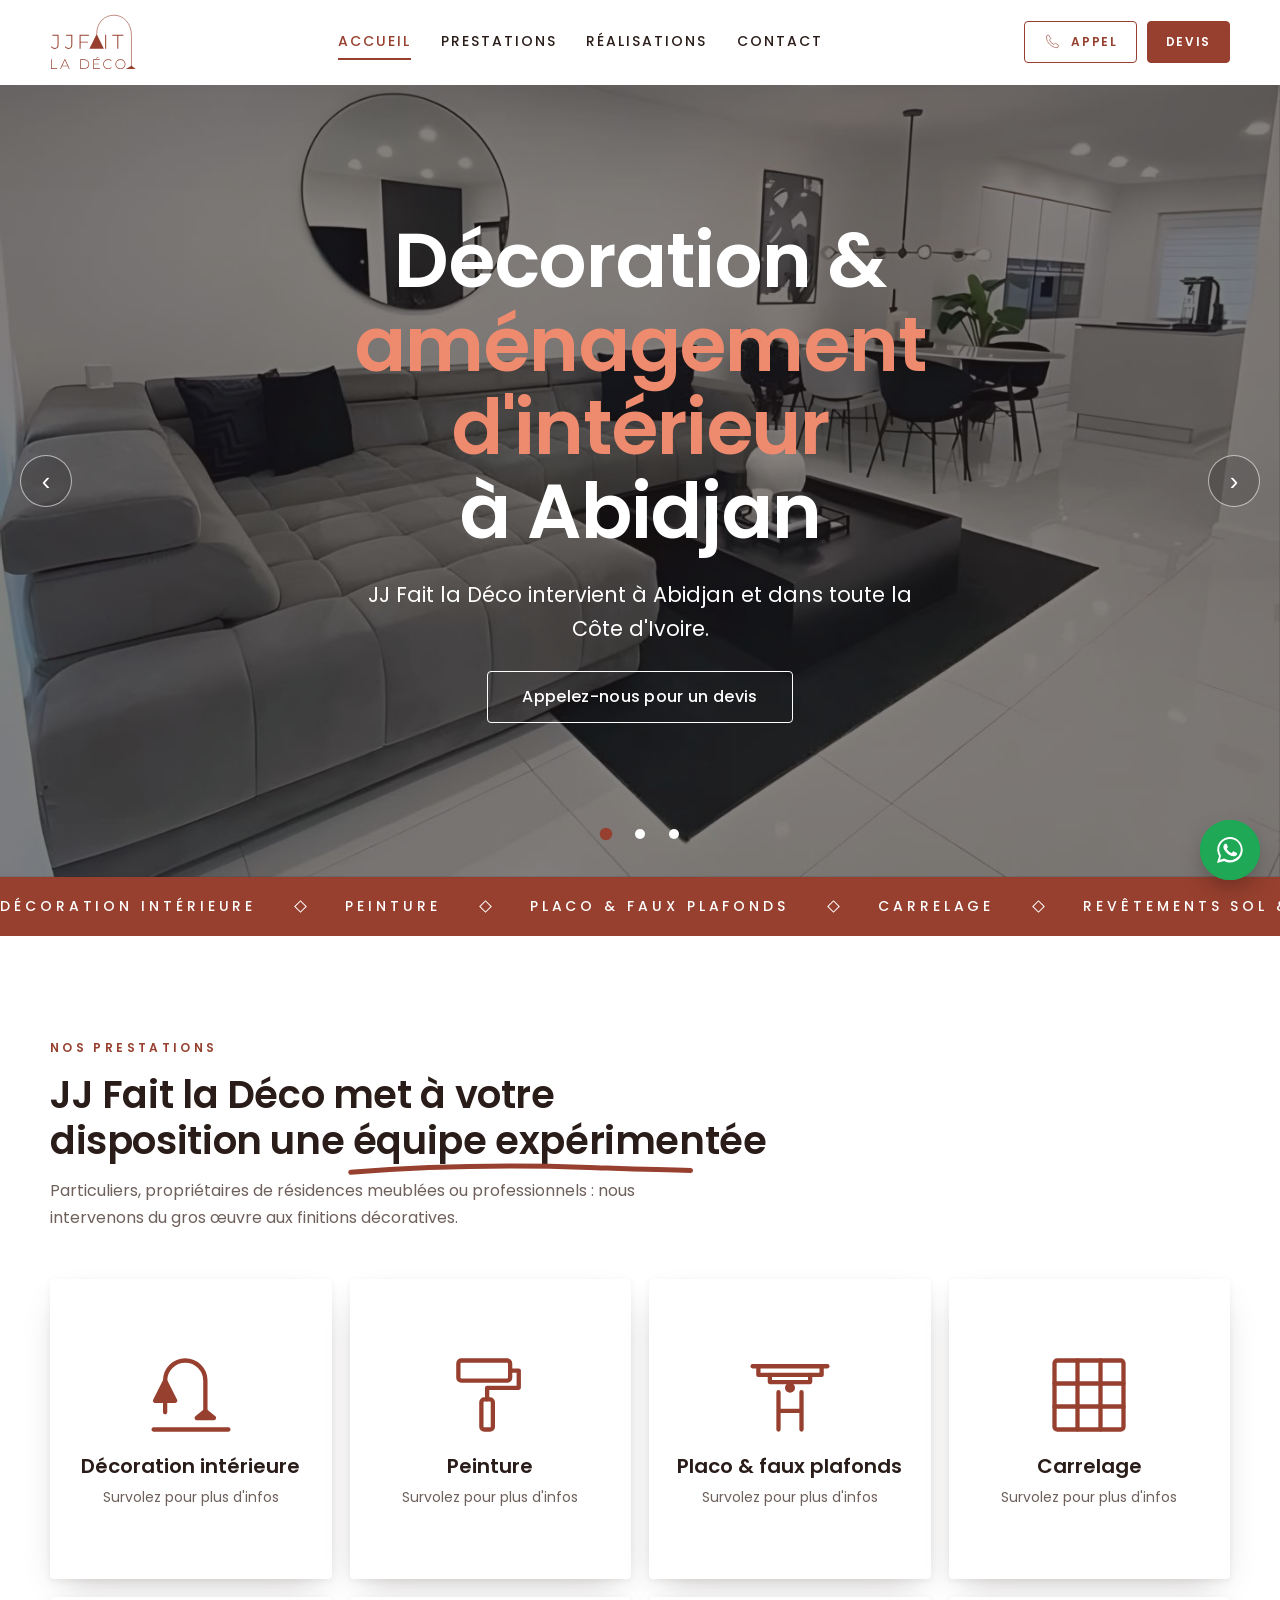
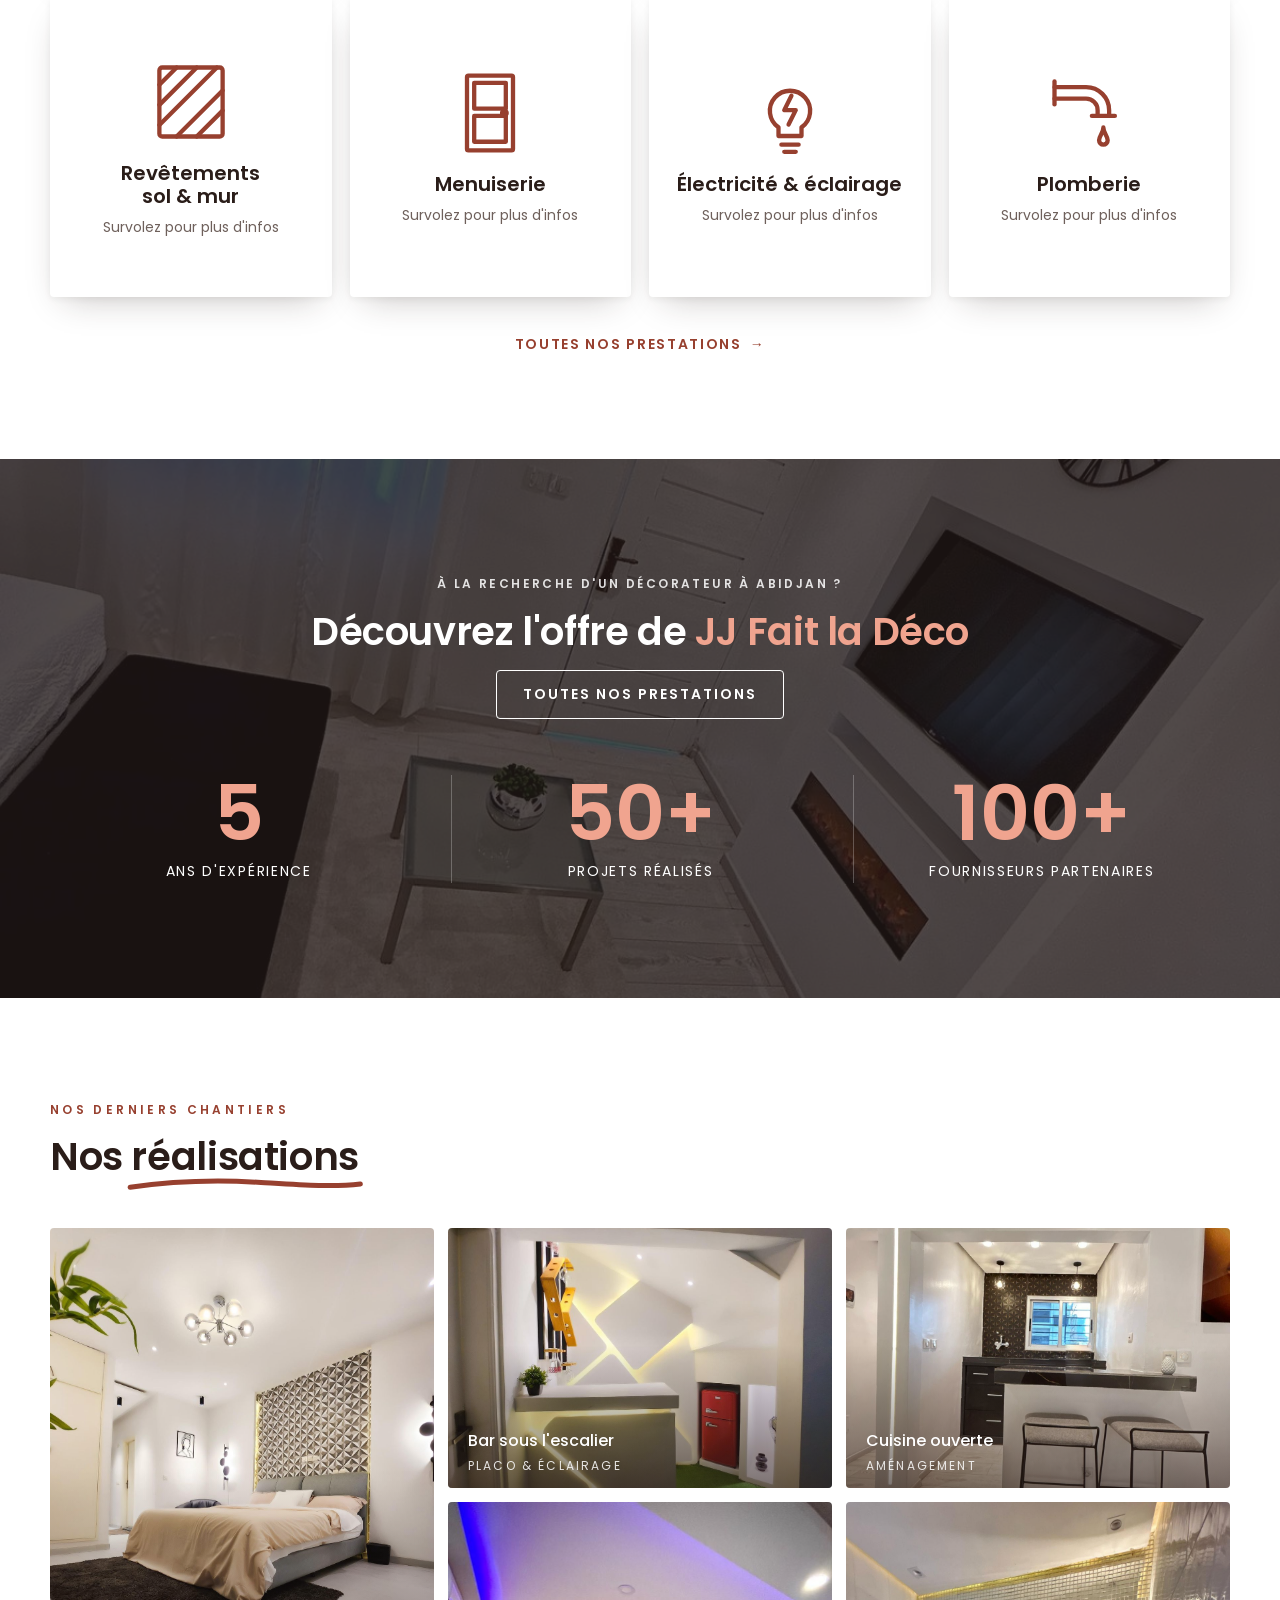
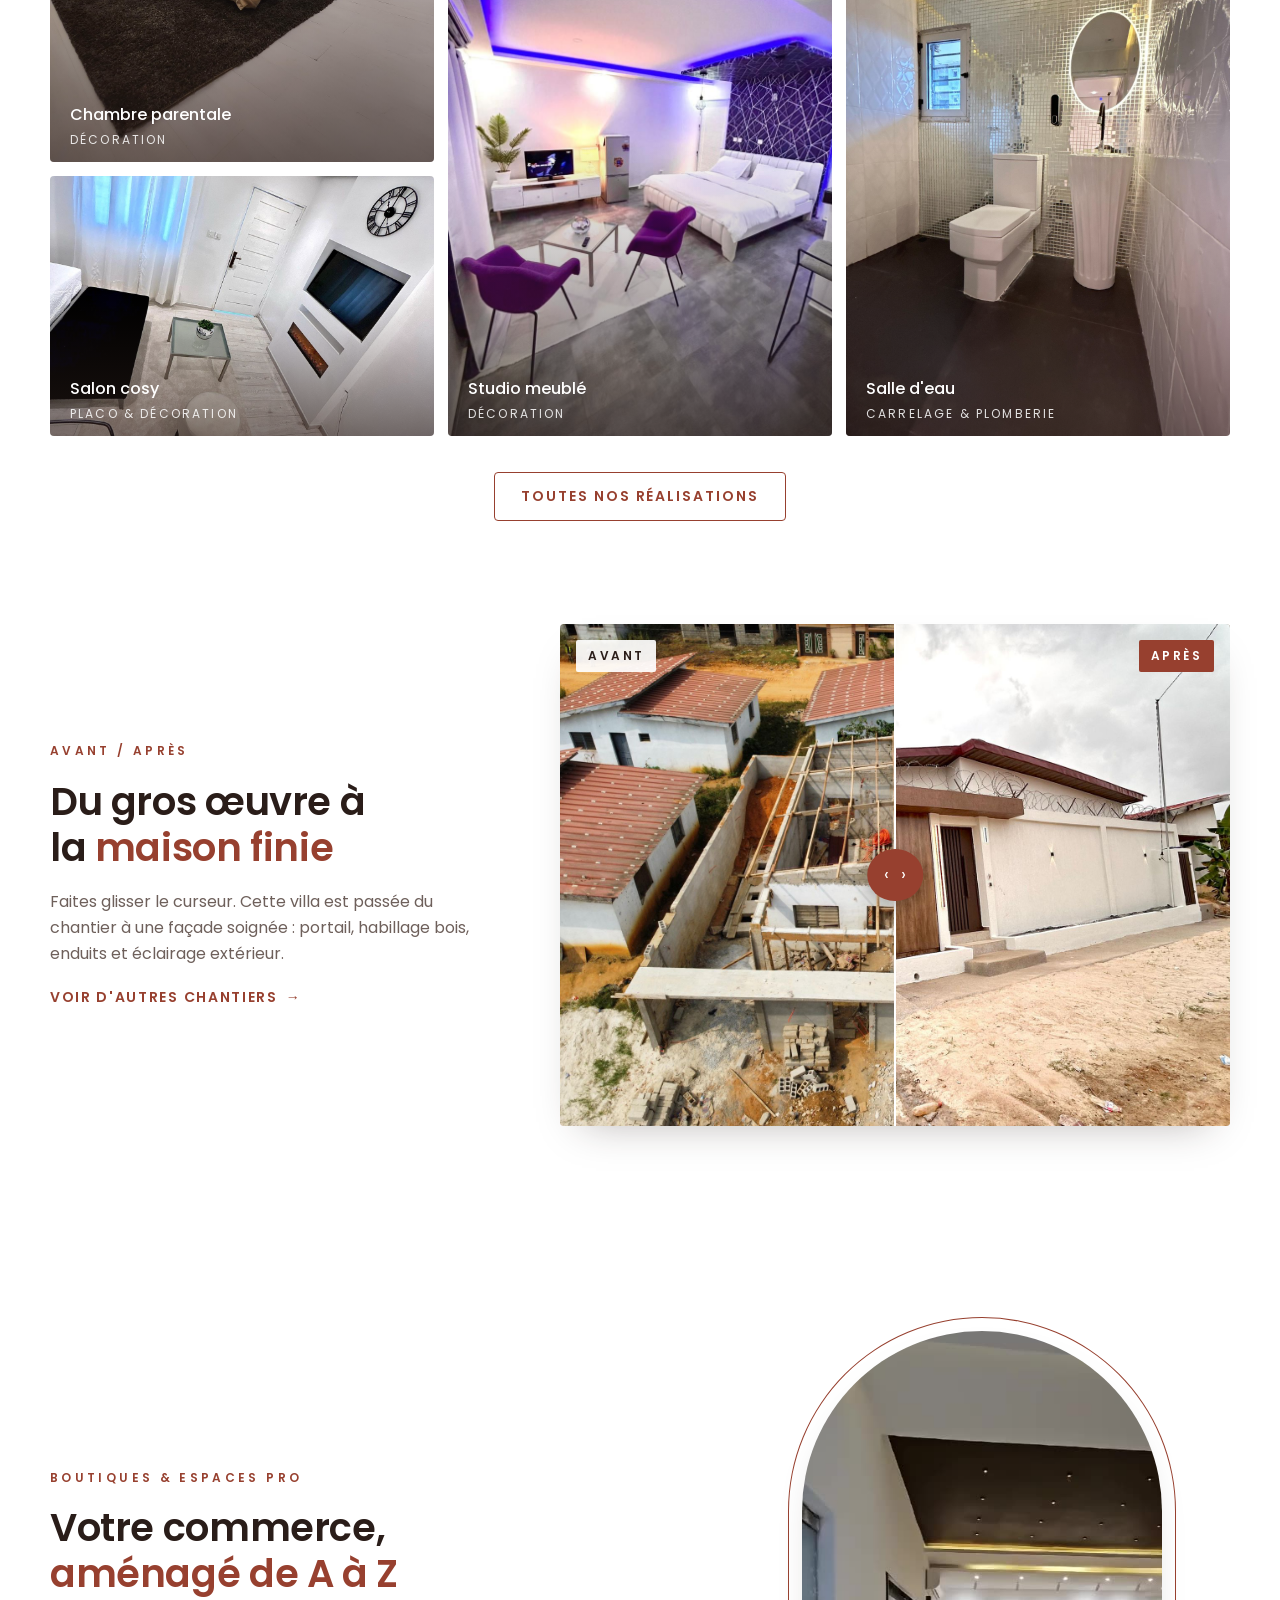
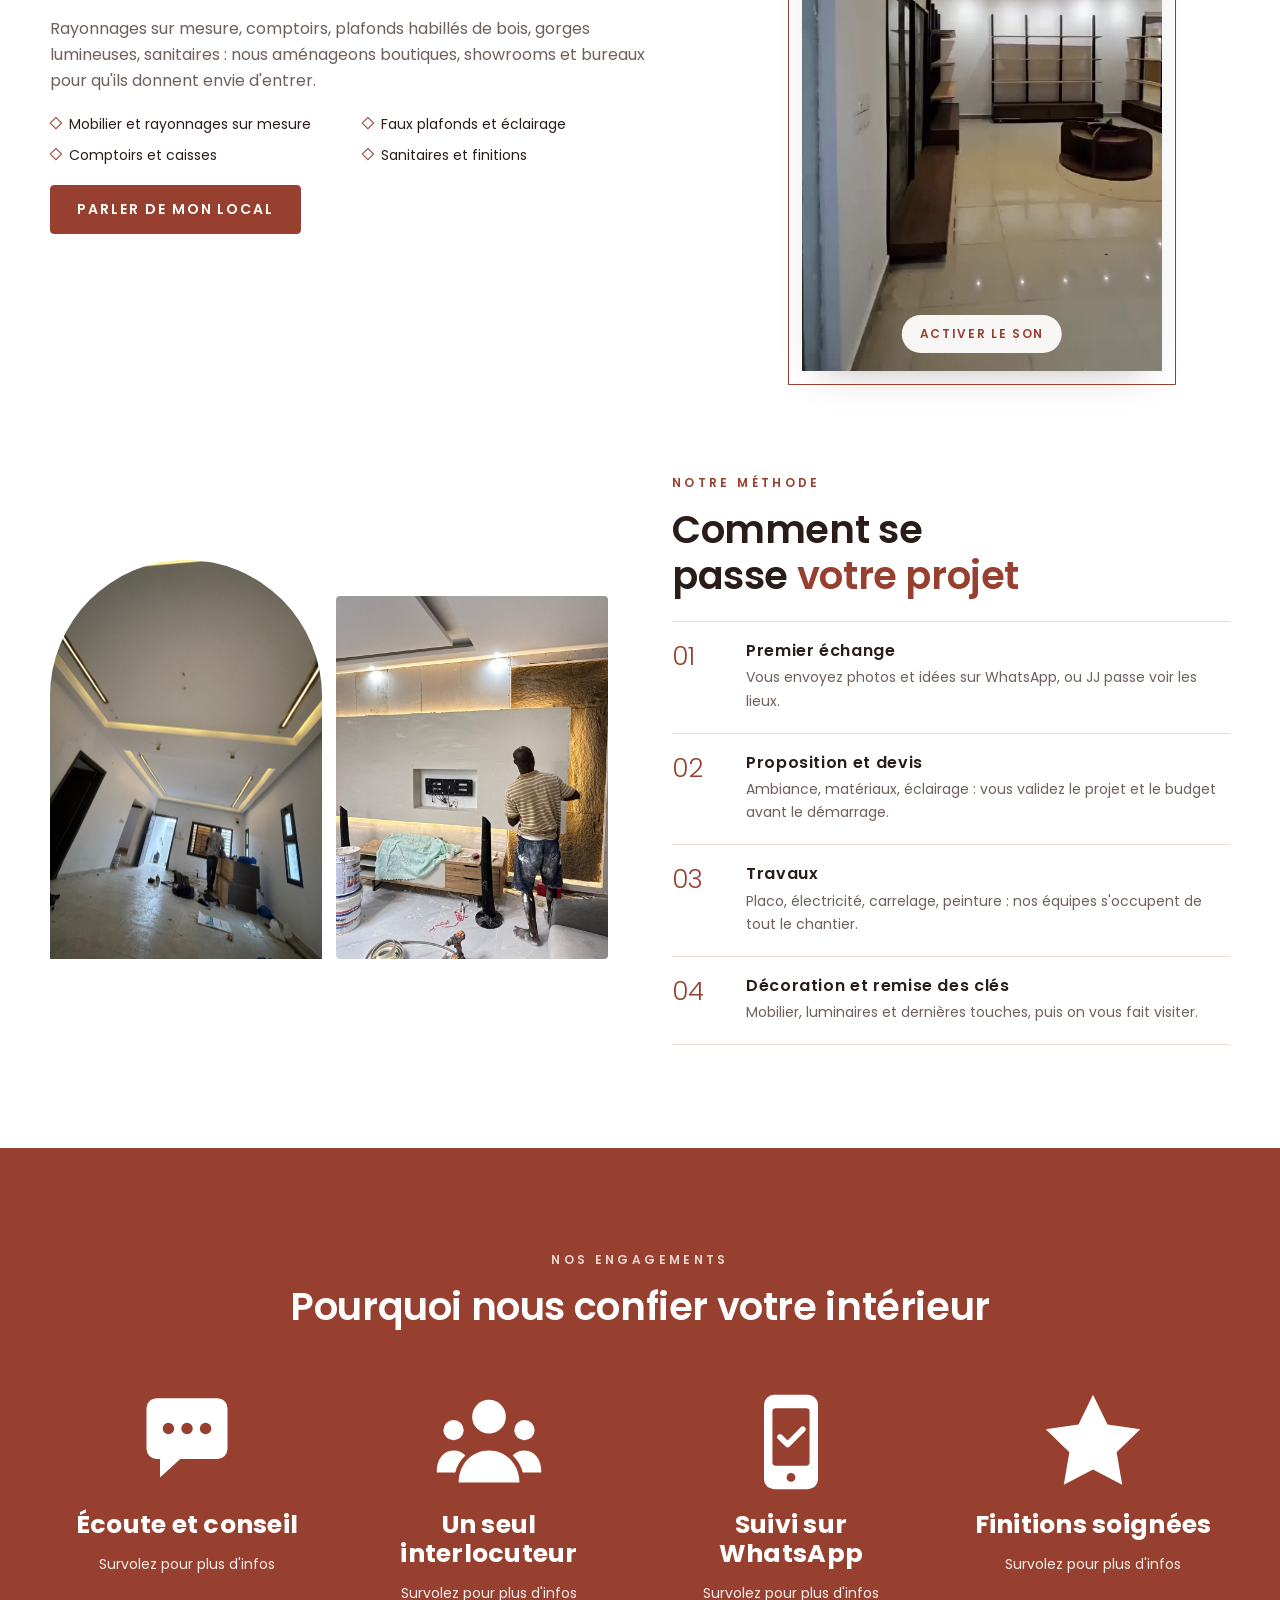
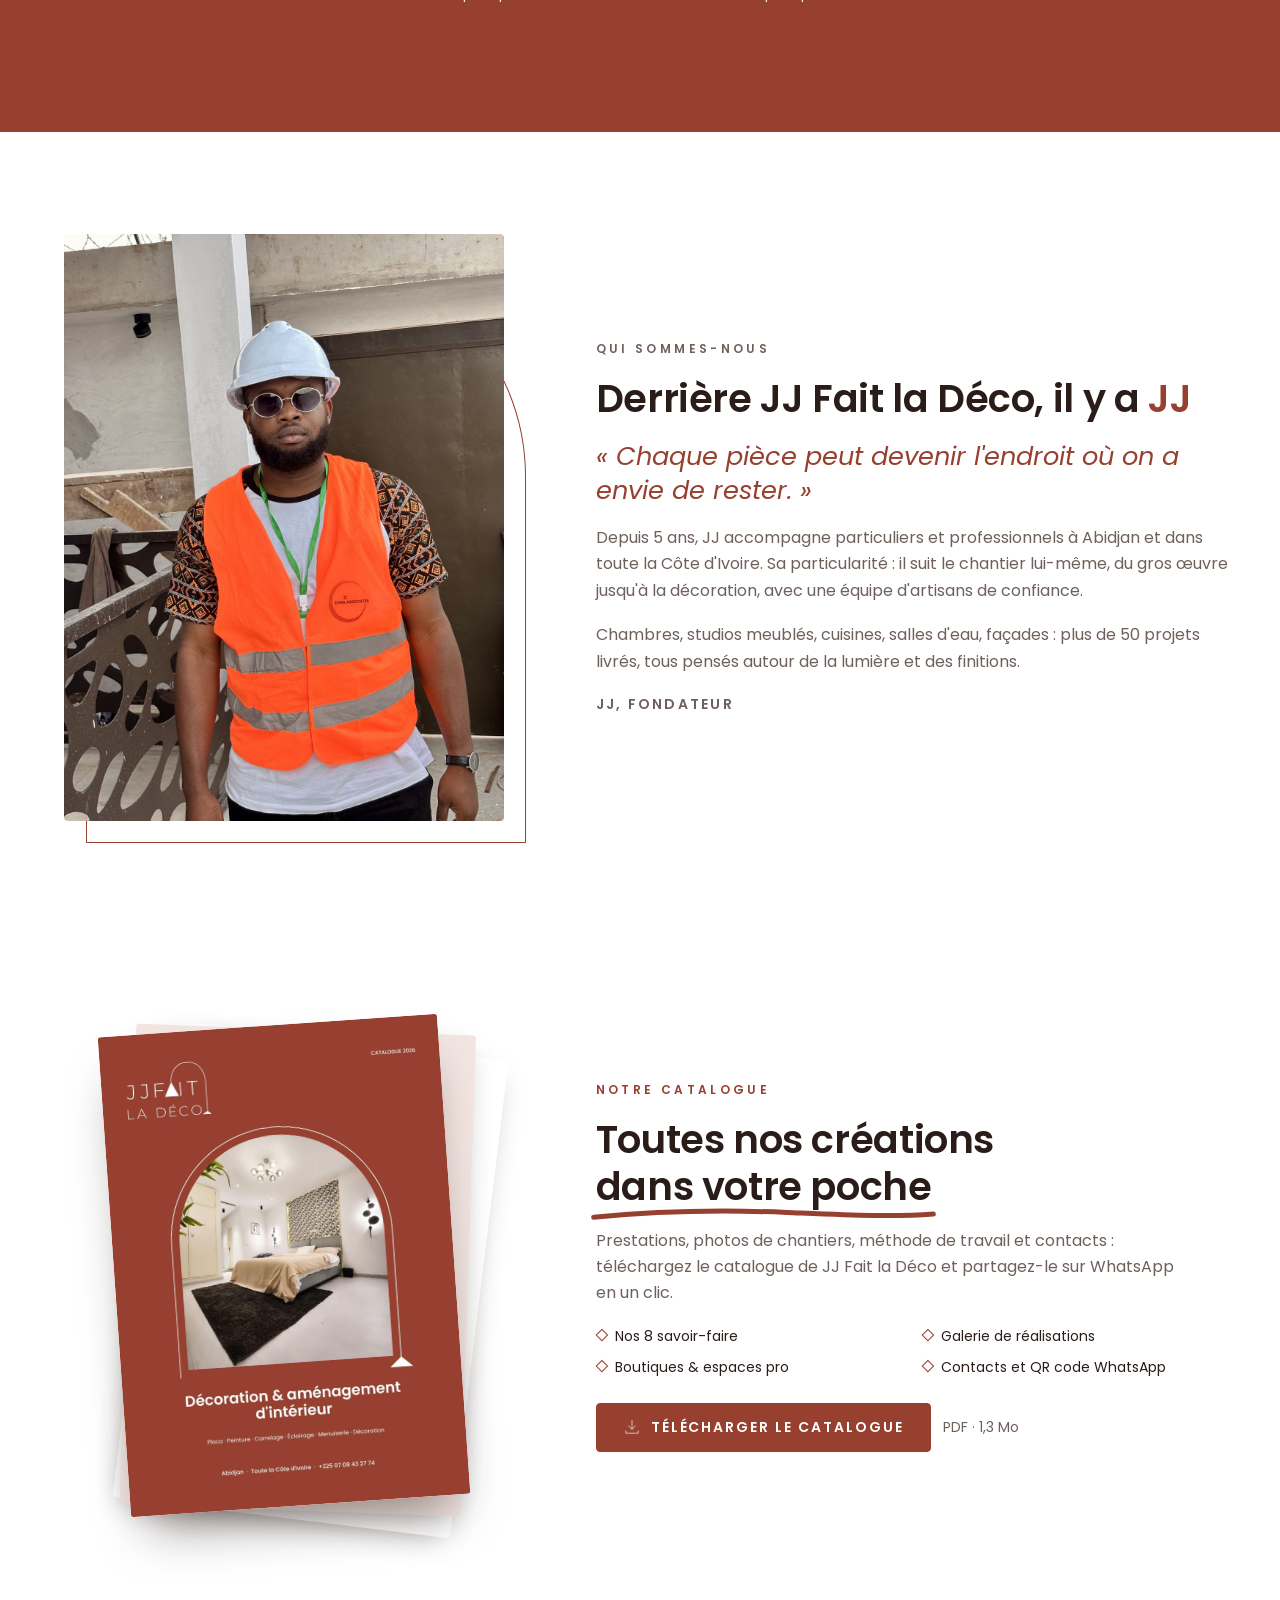
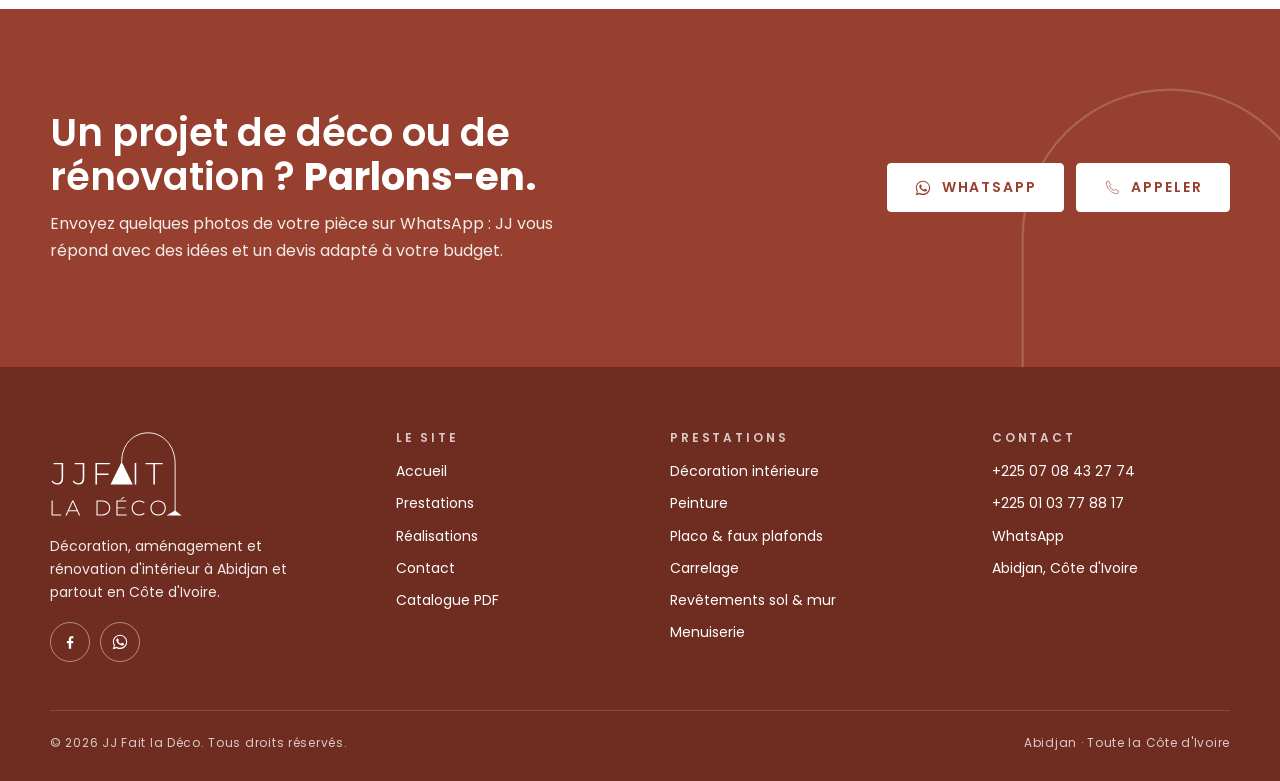
==== index.html @ 628c1d7d "Diaporama de couverture, police Poppins, cartes qui foncent, parallaxe et catalogue PDF Co-Authored-" ====
<!doctype html>
<html lang="fr">
<head>
<meta charset="utf-8">
<meta name="viewport" content="width=device-width, initial-scale=1, viewport-fit=cover">
<title>JJ Fait la Déco | Décorateur d'intérieur à Abidjan</title>
<meta name="claude:viewport-fit-sides" content="cover">
<meta name="description" content="JJ Fait la Déco : décoration, aménagement et rénovation d&#x27;intérieur à Abidjan et partout en Côte d&#x27;Ivoire. Placo, peinture, carrelage, éclairage. Devis sur WhatsApp.">
<meta property="og:title" content="JJ Fait la Déco | Décorateur d'intérieur à Abidjan">
<meta property="og:description" content="JJ Fait la Déco : décoration, aménagement et rénovation d&#x27;intérieur à Abidjan et partout en Côte d&#x27;Ivoire. Placo, peinture, carrelage, éclairage. Devis sur WhatsApp.">
<meta property="og:image" content="img/chambre-mur-3d.jpg">
<meta property="og:locale" content="fr_CI">
<meta name="theme-color" content="#97402F">
<link rel="icon" href="img/favicon.svg" type="image/svg+xml">
<link rel="preconnect" href="https://fonts.googleapis.com">
<link rel="preconnect" href="https://fonts.gstatic.com" crossorigin>
<link rel="stylesheet" href="https://fonts.googleapis.com/css2?family=Poppins:ital,wght@0,300;0,400;0,500;0,600;0,700;1,400&display=swap">
<link rel="stylesheet" href="css/style.css">
</head>
<body>
<a href="#contenu" style="position:absolute;left:-9999px" onfocus="this.style.left='12px'" onblur="this.style.left='-9999px'">Aller au contenu</a>
<header class="entete">
  <div class="conteneur">
    <a class="logo" href="index.html" aria-label="JJ Fait la Déco, accueil"><svg viewBox="140 290 1015 655" fill="currentColor" role="img" aria-label="JJ Fait la Déco"><path d="M195.57714285714286 698.1714285714286Q182.22285714285712 698.1714285714286 170.62571428571425 691.9628571428572Q159.0285714285714 685.7542857142857 152.0 674.7428571428571L159.26285714285714 666.7771428571428Q166.05714285714285 676.8514285714285 175.31142857142856 682.1228571428571Q184.56571428571428 687.3942857142857 195.57714285714286 687.3942857142857Q228.14285714285714 687.3942857142857 228.14285714285714 648.7371428571429V543.7771428571428H167.69714285714284V533.0H240.09142857142857V648.7371428571429Q240.09142857142857 673.3371428571429 228.84571428571428 685.7542857142857Q217.6 698.1714285714286 195.57714285714286 698.1714285714286Z M356.57714285714286 698.1714285714286Q343.22285714285715 698.1714285714286 331.62571428571425 691.9628571428572Q320.0285714285714 685.7542857142857 313.0 674.7428571428571L320.2628571428571 666.7771428571428Q327.0571428571428 676.8514285714285 336.31142857142856 682.1228571428571Q345.5657142857143 687.3942857142857 356.57714285714286 687.3942857142857Q389.1428571428571 687.3942857142857 389.1428571428571 648.7371428571429V543.7771428571428H328.69714285714286V533.0H401.09142857142854V648.7371428571429Q401.09142857142854 673.3371428571429 389.8457142857143 685.7542857142857Q378.6 698.1714285714286 356.57714285714286 698.1714285714286Z M496.54285714285714 613.8285714285714H585.3371428571428V624.6057142857143H496.54285714285714ZM497.9485714285714 697.0H486.0V533.0H595.6457142857142V543.7771428571428H497.9485714285714Z M785.0 697.0V533.0H796.9485714285714V697.0Z M927.0400000000001 697.0V543.7771428571428H868.0V533.0H998.0285714285715V543.7771428571428H938.9885714285715V697.0Z M152.0 933.0V820.0H160.23285714285714V925.5742857142857H225.28857142857143V933.0Z M258.0 933.0 309.97999999999996 820.0H318.2128571428571L370.1928571428571 933.0H361.3142857142857L312.23999999999995 825.1657142857143H315.7914285714285L266.87857142857143 933.0ZM277.0485714285714 901.1985714285714 279.79285714285714 894.2571428571429H347.43142857142857L350.17571428571426 901.1985714285714Z M494.0 933.0V820.0H538.7157142857143Q556.6342857142857 820.0 570.1942857142858 827.2642857142857Q583.7542857142857 834.5285714285715 591.2607142857144 847.2814285714286Q598.7671428571429 860.0342857142857 598.7671428571429 876.5Q598.7671428571429 892.9657142857143 591.2607142857144 905.7185714285714Q583.7542857142857 918.4714285714285 570.1942857142858 925.7357142857143Q556.6342857142857 933.0 538.7157142857143 933.0ZM502.23285714285714 925.5742857142857H538.07Q554.0514285714286 925.5742857142857 565.8357142857143 919.2785714285715Q577.62 912.9828571428571 584.0771428571429 901.925Q590.5342857142857 890.8671428571429 590.5342857142857 876.5Q590.5342857142857 862.1328571428571 584.0771428571429 851.075Q577.62 840.0171428571429 565.8357142857143 833.7214285714285Q554.0514285714286 827.4257142857143 538.07 827.4257142857143H502.23285714285714Z M653.2642857142857 871.98H714.4457142857143V879.2442857142858H653.2642857142857ZM654.2328571428571 925.5742857142857H723.97V933.0H646.0V820.0H721.5485714285714V827.4257142857143H654.2328571428571ZM674.7342857142858 810.7985714285714 697.1728571428572 791.75H708.7957142857143L683.4514285714286 810.7985714285714Z M820.5985714285715 933.8071428571428Q808.0071428571429 933.8071428571428 797.2721428571429 929.5292857142857Q786.537142857143 925.2514285714286 778.6271428571429 917.5028571428572Q770.7171428571429 909.7542857142857 766.3585714285714 899.3421428571428Q762.0 888.93 762.0 876.5Q762.0 864.07 766.3585714285714 853.6578571428572Q770.7171428571429 843.2457142857143 778.7078571428572 835.4971428571429Q786.6985714285714 827.7485714285715 797.3528571428571 823.4707142857144Q808.0071428571429 819.1928571428572 820.5985714285715 819.1928571428572Q832.5442857142857 819.1928571428572 842.9564285714287 823.0671428571429Q853.3685714285715 826.9414285714286 860.7942857142857 834.8514285714285L855.6285714285715 840.1785714285714Q848.3642857142858 833.0757142857143 839.5664285714286 829.9278571428572Q830.7685714285715 826.78 820.9214285714286 826.78Q810.1057142857144 826.78 800.8235714285715 830.4928571428571Q791.5414285714286 834.2057142857143 784.6807142857143 840.9857142857143Q777.82 847.7657142857142 774.0264285714286 856.8057142857142Q770.2328571428571 865.8457142857143 770.2328571428571 876.5Q770.2328571428571 887.1542857142857 774.0264285714286 896.1942857142858Q777.82 905.2342857142858 784.6807142857143 912.0142857142857Q791.5414285714286 918.7942857142857 800.8235714285715 922.5071428571429Q810.1057142857144 926.22 820.9214285714286 926.22Q830.7685714285715 926.22 839.5664285714286 923.0721428571428Q848.3642857142858 919.9242857142857 855.6285714285715 912.66L860.7942857142857 917.9871428571429Q853.3685714285715 925.8971428571429 842.9564285714287 929.8521428571428Q832.5442857142857 933.8071428571428 820.5985714285715 933.8071428571428Z M963.76 933.8071428571428Q951.1685714285715 933.8071428571428 940.4335714285714 929.5292857142857Q929.6985714285714 925.2514285714286 921.7078571428572 917.422142857143Q913.7171428571429 909.5928571428572 909.3585714285714 899.1807142857143Q905.0 888.7685714285715 905.0 876.5Q905.0 864.2314285714285 909.3585714285714 853.8192857142857Q913.7171428571429 843.4071428571428 921.7078571428572 835.5778571428572Q929.6985714285714 827.7485714285715 940.4335714285714 823.4707142857144Q951.1685714285715 819.1928571428572 963.76 819.1928571428572Q976.3514285714286 819.1928571428572 987.0864285714287 823.4707142857144Q997.8214285714287 827.7485714285715 1005.7314285714286 835.4971428571429Q1013.6414285714286 843.2457142857143 1018.0807142857143 853.6578571428572Q1022.5200000000001 864.07 1022.5200000000001 876.5Q1022.5200000000001 888.93 1018.0807142857143 899.3421428571428Q1013.6414285714286 909.7542857142857 1005.7314285714286 917.5028571428572Q997.8214285714287 925.2514285714286 987.0864285714287 929.5292857142857Q976.3514285714286 933.8071428571428 963.76 933.8071428571428ZM963.76 926.22Q974.5757142857143 926.22 983.777142857143 922.5071428571429Q992.9785714285715 918.7942857142857 999.7585714285715 912.0142857142857Q1006.5385714285715 905.2342857142858 1010.3321428571429 896.1942857142858Q1014.1257142857144 887.1542857142857 1014.1257142857144 876.5Q1014.1257142857144 865.6842857142857 1010.3321428571429 856.7249999999999Q1006.5385714285715 847.7657142857142 999.7585714285715 840.9857142857143Q992.9785714285715 834.2057142857143 983.777142857143 830.4928571428571Q974.5757142857143 826.78 963.76 826.78Q952.9442857142858 826.78 943.7428571428572 830.4928571428571Q934.5414285714286 834.2057142857143 927.6807142857143 840.9857142857143Q920.82 847.7657142857142 917.0264285714286 856.7249999999999Q913.2328571428571 865.6842857142857 913.2328571428571 876.5Q913.2328571428571 887.1542857142857 917.0264285714286 896.1942857142858Q920.82 905.2342857142858 927.6807142857143 912.0142857142857Q934.5414285714286 918.7942857142857 943.7428571428572 922.5071428571429Q952.9442857142858 926.22 963.76 926.22Z"/><path d="M686 525 L770 697 L601 697 Z"/><path d="M1093 895 L1143 933 L1027 933 Z"/><path d="M686 528 C686 385 780 304 889 304 C1000 304 1093 400 1093 540 L1093 900" fill="none" stroke="currentColor" stroke-width="7"/></svg></a>
    <nav class="nav" id="menu" aria-label="Menu principal"><a href="index.html" aria-current="page">Accueil</a><a href="prestations.html">Prestations</a><a href="realisations.html">Réalisations</a><a href="contact.html">Contact</a></nav>
    <div class="actions-entete">
      <a class="btn btn-contour" href="tel:+2250708432774"><svg class="" viewBox="0 0 64 64" fill="none" stroke="currentColor" stroke-width="2.2" stroke-linecap="round" stroke-linejoin="round" aria-hidden="true"><path d="M20 8l8 12-5 5a30 30 0 0 0 16 16l5-5 12 8-4 8c-20 2-42-20-40-40z"/></svg> Appel</a>
      <a class="btn btn-plein" href="contact.html">Devis</a>
      <button class="burger" aria-label="Ouvrir le menu" aria-controls="menu" aria-expanded="false"><span></span><span></span><span></span></button>
    </div>
  </div>
</header>
<main id="contenu">

<section class="diaporama" aria-roledescription="carrousel" aria-label="Présentation de JJ Fait la Déco">
    <div class="diapo active">
      <img class="diapo-fond" src="img/couverture-inspiration.jpg" alt="" style="object-position:center 62%" fetchpriority="high">
      <div class="diapo-texte">
        <h1 class="diapo-titre">Décoration &amp; <em>aménagement d'intérieur</em> à Abidjan</h1>
        <p class="diapo-sous">JJ Fait la Déco intervient à Abidjan et dans toute la Côte d'Ivoire.</p>
        <a class="btn btn-blanc-contour" href="tel:+2250708432774">Appelez-nous pour un devis</a>
      </div>
    </div><div class="diapo" aria-hidden="true">
      <img class="diapo-fond" src="img/chambre-mur-3d.jpg" alt="" style="object-position:center 55%" loading="lazy">
      <div class="diapo-texte">
        <p class="diapo-titre">JJ <em>Fait la Déco</em></p>
        <p class="diapo-sous">Votre décorateur pour tous vos travaux d'aménagement : placo, peinture, carrelage, éclairage et décoration.</p>
        <a class="btn btn-blanc-contour" href="contact.html">Demandez un devis</a>
      </div>
    </div><div class="diapo" aria-hidden="true">
      <img class="diapo-fond" src="img/bar-sous-escalier.jpg" alt="" style="object-position:center 50%" loading="lazy">
      <div class="diapo-texte">
        <p class="diapo-titre">Donnez vie à vos projets <em>de décoration</em></p>
        <p class="diapo-sous">Des intérieurs modernes, lumineux et à votre image ? Vous êtes au bon endroit !</p>
        <a class="btn btn-blanc-contour" href="realisations.html">Voir nos réalisations</a>
      </div>
    </div>
    <button type="button" class="diapo-fleche prec" aria-label="Diapositive précédente">‹</button>
    <button type="button" class="diapo-fleche suiv" aria-label="Diapositive suivante">›</button>
    <div class="diapo-points"><button type="button" aria-label="Diapositive 1" aria-current="true"></button><button type="button" aria-label="Diapositive 2"></button><button type="button" aria-label="Diapositive 3"></button></div>
</section>

<div class="bandeau" aria-hidden="true"><div class="bandeau-piste"><span>Décoration intérieure</span><span>Peinture</span><span>Placo & faux plafonds</span><span>Carrelage</span><span>Revêtements sol & mur</span><span>Menuiserie</span><span>Électricité & éclairage</span><span>Plomberie</span><span>Décoration intérieure</span><span>Peinture</span><span>Placo & faux plafonds</span><span>Carrelage</span><span>Revêtements sol & mur</span><span>Menuiserie</span><span>Électricité & éclairage</span><span>Plomberie</span></div></div>

<section id="prestations">
  <div class="conteneur">
    <div class="entete-section revele">
      <p class="surtitre">Nos prestations</p>
      <h2 class="titre-section">JJ Fait la Déco met à votre disposition une <span class="souligne">équipe expérimentée<svg viewBox="0 0 300 20" preserveAspectRatio="none" aria-hidden="true"><path d="M4 14C60 6 120 5 170 8s90 6 126 2"/></svg></span></h2>
      <p class="chapeau">Particuliers, propriétaires de résidences meublées ou professionnels : nous intervenons du gros œuvre aux finitions décoratives.</p>
    </div>
    <div class="grille-prestations"><div class="carte-presta revele" tabindex="0">
  <div class="carte-face"><svg class="icone" viewBox="0 0 64 64" fill="none" stroke="currentColor" stroke-width="2.2" stroke-linecap="round" stroke-linejoin="round" aria-hidden="true"><path d="M14 44V22a14 14 0 0 1 28 0v26"/><path d="M14 22l-7 14h14z" fill="currentColor"/><path d="M36 48h12l-6-5z" fill="currentColor"/><path d="M6 56h52"/></svg><h3>Décoration intérieure</h3><small><span class="indic-survol">Survolez pour plus d'infos</span><span class="indic-tactile">Touchez pour plus d'infos</span></small></div>
  <div class="carte-detail"><h3>Décoration intérieure</h3><p>Couleurs, mobilier, luminaires et accessoires : nous composons une ambiance qui vous ressemble, de la chambre au salon.</p><a class="btn btn-blanc-contour" href="prestations.html#decoration">En savoir plus</a></div>
</div><div class="carte-presta revele d1" tabindex="0">
  <div class="carte-face"><svg class="icone" viewBox="0 0 64 64" fill="none" stroke="currentColor" stroke-width="2.2" stroke-linecap="round" stroke-linejoin="round" aria-hidden="true"><rect x="10" y="8" width="36" height="14" rx="2"/><path d="M46 15h6v12H30v8"/><rect x="26" y="35" width="8" height="21" rx="2"/></svg><h3>Peinture</h3><small><span class="indic-survol">Survolez pour plus d'infos</span><span class="indic-tactile">Touchez pour plus d'infos</span></small></div>
  <div class="carte-detail"><h3>Peinture</h3><p>Peinture intérieure et extérieure, enduits et finitions décoratives, avec une préparation soignée des supports.</p><a class="btn btn-blanc-contour" href="prestations.html#peinture">En savoir plus</a></div>
</div><div class="carte-presta revele d2" tabindex="0">
  <div class="carte-face"><svg class="icone" viewBox="0 0 64 64" fill="none" stroke="currentColor" stroke-width="2.2" stroke-linecap="round" stroke-linejoin="round" aria-hidden="true"><path d="M6 12h52"/><path d="M10 12v6h44v-6"/><path d="M18 18v5h28v-5"/><path d="M24 30v26M40 30v26M24 43h16"/><circle cx="32" cy="27" r="2" fill="currentColor"/></svg><h3>Placo & faux plafonds</h3><small><span class="indic-survol">Survolez pour plus d'infos</span><span class="indic-tactile">Touchez pour plus d'infos</span></small></div>
  <div class="carte-detail"><h3>Placo & faux plafonds</h3><p>Faux plafonds suspendus, corniches lumineuses, niches TV et cloisons en plaques de plâtre.</p><a class="btn btn-blanc-contour" href="prestations.html#placo">En savoir plus</a></div>
</div><div class="carte-presta revele d3" tabindex="0">
  <div class="carte-face"><svg class="icone" viewBox="0 0 64 64" fill="none" stroke="currentColor" stroke-width="2.2" stroke-linecap="round" stroke-linejoin="round" aria-hidden="true"><rect x="8" y="8" width="48" height="48" rx="2"/><path d="M8 24h48M8 40h48M24 8v48M40 8v48"/></svg><h3>Carrelage</h3><small><span class="indic-survol">Survolez pour plus d'infos</span><span class="indic-tactile">Touchez pour plus d'infos</span></small></div>
  <div class="carte-detail"><h3>Carrelage</h3><p>Pose de carrelage au sol et au mur, faïence de salle d'eau, mosaïque et grands formats.</p><a class="btn btn-blanc-contour" href="prestations.html#carrelage">En savoir plus</a></div>
</div><div class="carte-presta revele" tabindex="0">
  <div class="carte-face"><svg class="icone" viewBox="0 0 64 64" fill="none" stroke="currentColor" stroke-width="2.2" stroke-linecap="round" stroke-linejoin="round" aria-hidden="true"><rect x="10" y="8" width="44" height="48" rx="2"/><path d="M10 20l12-12M10 34l26-26M10 48l40-40M22 56l32-32M36 56l18-18"/></svg><h3>Revêtements sol & mur</h3><small><span class="indic-survol">Survolez pour plus d'infos</span><span class="indic-tactile">Touchez pour plus d'infos</span></small></div>
  <div class="carte-detail"><h3>Revêtements sol & mur</h3><p>Parquet, papier peint, panneaux 3D et tasseaux décoratifs pour habiller vos murs et vos sols.</p><a class="btn btn-blanc-contour" href="prestations.html#revetements">En savoir plus</a></div>
</div><div class="carte-presta revele d1" tabindex="0">
  <div class="carte-face"><svg class="icone" viewBox="0 0 64 64" fill="none" stroke="currentColor" stroke-width="2.2" stroke-linecap="round" stroke-linejoin="round" aria-hidden="true"><rect x="16" y="6" width="32" height="52" rx="1"/><rect x="21" y="11" width="22" height="18"/><rect x="21" y="34" width="22" height="18"/><circle cx="42" cy="32" r="1.6" fill="currentColor"/></svg><h3>Menuiserie</h3><small><span class="indic-survol">Survolez pour plus d'infos</span><span class="indic-tactile">Touchez pour plus d'infos</span></small></div>
  <div class="carte-detail"><h3>Menuiserie</h3><p>Portes, placards, étagères, plafonds et habillages bois réalisés sur mesure.</p><a class="btn btn-blanc-contour" href="prestations.html#menuiserie">En savoir plus</a></div>
</div><div class="carte-presta revele d2" tabindex="0">
  <div class="carte-face"><svg class="icone" viewBox="0 0 64 64" fill="none" stroke="currentColor" stroke-width="2.2" stroke-linecap="round" stroke-linejoin="round" aria-hidden="true"><path d="M24 42a14 14 0 1 1 16 0v6H24z"/><path d="M26 54h12M28 59h8"/><path d="M33 20l-5 10h8l-5 10"/></svg><h3>Électricité & éclairage</h3><small><span class="indic-survol">Survolez pour plus d'infos</span><span class="indic-tactile">Touchez pour plus d'infos</span></small></div>
  <div class="carte-detail"><h3>Électricité & éclairage</h3><p>Installation des prises, interrupteurs, spots encastrés, rubans LED et luminaires.</p><a class="btn btn-blanc-contour" href="prestations.html#electricite">En savoir plus</a></div>
</div><div class="carte-presta revele d3" tabindex="0">
  <div class="carte-face"><svg class="icone" viewBox="0 0 64 64" fill="none" stroke="currentColor" stroke-width="2.2" stroke-linecap="round" stroke-linejoin="round" aria-hidden="true"><path d="M8 22h22a8 8 0 0 1 8 8v4"/><path d="M8 14h22a16 16 0 0 1 16 16v4"/><path d="M34 34h16"/><path d="M42 42c0 4-3 6-3 9a3 3 0 0 0 6 0c0-3-3-5-3-9z"/><path d="M8 10v16"/></svg><h3>Plomberie</h3><small><span class="indic-survol">Survolez pour plus d'infos</span><span class="indic-tactile">Touchez pour plus d'infos</span></small></div>
  <div class="carte-detail"><h3>Plomberie</h3><p>Installation et rénovation de salles d'eau, cuisines et WC : sanitaires, robinetterie, évacuations.</p><a class="btn btn-blanc-contour" href="prestations.html#plomberie">En savoir plus</a></div>
</div></div>
    <div class="bas-section"><a class="lien-fleche" href="prestations.html">Toutes nos prestations</a></div>
  </div>
</section>

<section class="compteurs">
  <img class="parallaxe" src="img/salon-cheminee.jpg" alt="" loading="lazy">
  <div class="compteurs-voile"></div>
  <div class="conteneur">
    <div class="compteurs-tete revele">
      <p class="surtitre">À la recherche d'un décorateur à Abidjan ?</p>
      <h2>Découvrez l'offre de <em>JJ Fait la Déco</em></h2>
      <a class="btn btn-blanc-contour" href="prestations.html">Toutes nos prestations</a>
    </div>
    <div class="compteurs-grille">
      <div class="compteur"><b data-cible="5">5</b><span>Ans d'expérience</span></div>
      <div class="compteur"><b data-cible="50" data-suffixe="+">50+</b><span>Projets réalisés</span></div>
      <div class="compteur"><b data-cible="100" data-suffixe="+">100+</b><span>Fournisseurs partenaires</span></div>
    </div>
  </div>
</section>

<section>
  <div class="conteneur">
    <div class="entete-section revele">
      <p class="surtitre">Nos derniers chantiers</p>
      <h2 class="titre-section">Nos <span class="souligne">réalisations<svg viewBox="0 0 300 20" preserveAspectRatio="none" aria-hidden="true"><path d="M4 14C60 6 120 5 170 8s90 6 126 2"/></svg></span></h2>
    </div>
    <div class="grille-real">
      <button type="button" class="tuile revele" data-src="img/chambre-mur-3d.jpg" data-cat="chambres" aria-label="Agrandir : Chambre parentale"><img src="img/chambre-mur-3d.jpg" alt="Chambre avec mur 3D, lustre à globes et appliques" loading="lazy"><span class="legende"><b>Chambre parentale</b><span>Décoration</span></span></button><button type="button" class="tuile revele d1" data-src="img/bar-sous-escalier.jpg" data-cat="salons" aria-label="Agrandir : Bar sous l'escalier"><img src="img/bar-sous-escalier.jpg" alt="Bar en placo sous l'escalier avec LED et réfrigérateur rouge" loading="lazy"><span class="legende"><b>Bar sous l'escalier</b><span>Placo & éclairage</span></span></button><button type="button" class="tuile revele d2" data-src="img/cuisine-comptoir.jpg" data-cat="salons" aria-label="Agrandir : Cuisine ouverte"><img src="img/cuisine-comptoir.jpg" alt="Cuisine avec comptoir en marbre noir et tabourets" loading="lazy"><span class="legende"><b>Cuisine ouverte</b><span>Aménagement</span></span></button><button type="button" class="tuile revele" data-src="img/studio-violet.jpg" data-cat="chambres" aria-label="Agrandir : Studio meublé"><img src="img/studio-violet.jpg" alt="Studio aux fauteuils violets et éclairage LED violet" loading="lazy"><span class="legende"><b>Studio meublé</b><span>Décoration</span></span></button><button type="button" class="tuile revele d1" data-src="img/salle-eau-mosaique.jpg" data-cat="salles-eau" aria-label="Agrandir : Salle d'eau"><img src="img/salle-eau-mosaique.jpg" alt="Salle d'eau en mosaïque miroir avec miroir rond lumineux" loading="lazy"><span class="legende"><b>Salle d'eau</b><span>Carrelage & plomberie</span></span></button><button type="button" class="tuile revele d2" data-src="img/salon-cheminee.jpg" data-cat="salons" aria-label="Agrandir : Salon cosy"><img src="img/salon-cheminee.jpg" alt="Salon avec niche TV et cheminée électrique" loading="lazy"><span class="legende"><b>Salon cosy</b><span>Placo & décoration</span></span></button>
    </div>
    <div class="bas-section"><a class="btn btn-contour" href="realisations.html">Toutes nos réalisations</a></div>
  </div>
</section>

<section style="padding-top:0">
  <div class="conteneur">
    <div class="avant-apres-bloc">
      <div class="texte revele">
        <p class="surtitre">Avant / après</p>
        <h2 class="titre-section">Du gros œuvre à la <em>maison finie</em></h2>
        <p class="chapeau">Faites glisser le curseur. Cette villa est passée du chantier à une façade soignée : portail, habillage bois, enduits et éclairage extérieur.</p>
        <a class="lien-fleche" href="realisations.html">Voir d'autres chantiers</a>
      </div>
      <div class="revele d1"><div class="comparateur" style="--pos:50%">
        <img src="img/chantier-drone-perspective.jpg" alt="Avant : la villa en gros œuvre, sans toiture" loading="lazy">
        <img class="apres" src="img/facade-finie.jpg" alt="Après : la façade terminée avec portail et habillage bois" loading="lazy">
        <span class="etiquette g">Avant</span><span class="etiquette d">Après</span>
        <input id="curseur-avant-apres" type="range" min="0" max="100" value="50" aria-label="Glisser pour comparer avant et après">
        <span class="poignee"></span>
      </div></div>
    </div>
  </div>
</section>

<section class="boutique">
  <div class="conteneur">
    <div class="boutique-bloc">
      <div class="boutique-texte revele">
        <p class="surtitre">Boutiques & espaces pro</p>
        <h2 class="titre-section">Votre commerce, <em>aménagé de A à Z</em></h2>
        <p class="chapeau">Rayonnages sur mesure, comptoirs, plafonds habillés de bois, gorges lumineuses, sanitaires : nous aménageons boutiques, showrooms et bureaux pour qu'ils donnent envie d'entrer.</p>
        <ul class="liste-coches"><li>Mobilier et rayonnages sur mesure</li><li>Faux plafonds et éclairage</li><li>Comptoirs et caisses</li><li>Sanitaires et finitions</li></ul>
        <div><a class="btn btn-plein" href="contact.html">Parler de mon local</a></div>
      </div>
      <div class="video-arche revele d1">
        <video id="video-boutique" src="img/boutique-amenagement.mp4" poster="img/boutique-amenagement-poster.jpg" autoplay muted loop playsinline preload="metadata" aria-label="Visite vidéo d'une boutique aménagée par JJ Fait la Déco"></video>
        <button type="button" class="btn-son" aria-pressed="false" aria-controls="video-boutique"><span class="son-off">Activer le son</span><span class="son-on">Couper le son</span></button>
      </div>
    </div>
  </div>
</section>

<section style="padding-top:0">
  <div class="conteneur">
    <div class="etapes-bloc">
      <div class="etapes-photos revele">
        <img src="img/double-faux-plafond-led.jpg" alt="Double faux plafond avec gorges LED en fin de chantier" loading="lazy">
        <img src="img/mur-tv-placo-chantier.jpg" alt="Mur TV en placo avec LED en cours de pose" loading="lazy">
      </div>
      <div class="revele d1" style="display:grid;gap:22px;min-width:0">
        <div class="entete-section" style="margin:0">
          <p class="surtitre">Notre méthode</p>
          <h2 class="titre-section">Comment se passe <em>votre projet</em></h2>
        </div>
        <ol class="etapes">
          <li><h3>Premier échange</h3><p>Vous envoyez photos et idées sur WhatsApp, ou JJ passe voir les lieux.</p></li>
          <li><h3>Proposition et devis</h3><p>Ambiance, matériaux, éclairage : vous validez le projet et le budget avant le démarrage.</p></li>
          <li><h3>Travaux</h3><p>Placo, électricité, carrelage, peinture : nos équipes s'occupent de tout le chantier.</p></li>
          <li><h3>Décoration et remise des clés</h3><p>Mobilier, luminaires et dernières touches, puis on vous fait visiter.</p></li>
        </ol>
      </div>
    </div>
  </div>
</section>

<section class="engagements">
  <div class="conteneur">
    <div class="entete-section centre revele">
      <p class="surtitre">Nos engagements</p>
      <h2 class="titre-section">Pourquoi nous confier votre intérieur</h2>
    </div>
    <div class="grille-engagements">
      <div class="engagement revele" tabindex="0">
        <svg class="icone-pleine" viewBox="0 0 64 64" fill="#fff" aria-hidden="true"><path d="M8 12a6 6 0 0 1 6-6h36a6 6 0 0 1 6 6v24a6 6 0 0 1-6 6H28l-12 11v-11h-2a6 6 0 0 1-6-6z"/><circle cx="21" cy="24" r="3.4" fill="var(--terracotta)"/><circle cx="32" cy="24" r="3.4" fill="var(--terracotta)"/><circle cx="43" cy="24" r="3.4" fill="var(--terracotta)"/></svg><h3>Écoute et conseil</h3>
        <small><span class="indic-survol">Survolez pour plus d'infos</span><span class="indic-tactile">Touchez pour plus d'infos</span></small>
        <p>On part de vos goûts, de votre façon de vivre et de votre budget avant de proposer quoi que ce soit.</p>
      </div><div class="engagement revele d1" tabindex="0">
        <svg class="icone-pleine" viewBox="0 0 64 64" fill="#fff" aria-hidden="true"><circle cx="32" cy="17" r="10"/><path d="M14 56c0-11 8-19 18-19s18 8 18 19z"/><circle cx="11" cy="25" r="6"/><circle cx="53" cy="25" r="6"/><path d="M1 50c0-8 4-13 10-13 3 0 5 1 7 3-3 3-5 6-6 10z"/><path d="M63 50c0-8-4-13-10-13-3 0-5 1-7 3 3 3 5 6 6 10z"/></svg><h3>Un seul interlocuteur</h3>
        <small><span class="indic-survol">Survolez pour plus d'infos</span><span class="indic-tactile">Touchez pour plus d'infos</span></small>
        <p>JJ coordonne tous les corps de métier, du placo à la décoration. Vous n'avez qu'un numéro à appeler.</p>
      </div><div class="engagement revele d2" tabindex="0">
        <svg class="icone-pleine" viewBox="0 0 64 64" fill="#fff" aria-hidden="true"><rect x="16" y="4" width="32" height="56" rx="6"/><rect x="21" y="12" width="22" height="34" rx="2" fill="var(--terracotta)"/><path d="M25.5 29l4.5 4.5 9-9" fill="none" stroke="#fff" stroke-width="3.4" stroke-linecap="round" stroke-linejoin="round"/><circle cx="32" cy="53" r="2.6" fill="var(--terracotta)"/></svg><h3>Suivi sur WhatsApp</h3>
        <small><span class="indic-survol">Survolez pour plus d'infos</span><span class="indic-tactile">Touchez pour plus d'infos</span></small>
        <p>Photos et nouvelles du chantier à chaque étape, même si vous habitez loin ou à l'étranger.</p>
      </div><div class="engagement revele d3" tabindex="0">
        <svg class="icone-pleine" viewBox="0 0 64 64" fill="#fff" aria-hidden="true"><path d="M32 4l8.6 17.6 19.4 2.8-14 13.7 3.3 19.3L32 48.3 14.7 57.4 18 38.1 4 24.4l19.4-2.8z"/></svg><h3>Finitions soignées</h3>
        <small><span class="indic-survol">Survolez pour plus d'infos</span><span class="indic-tactile">Touchez pour plus d'infos</span></small>
        <p>Avec plus de 100 fournisseurs, nous trouvons le bon matériau pour chaque projet et chaque budget.</p>
      </div>
    </div>
  </div>
</section>

<section>
  <div class="conteneur">
    <div class="apropos-bloc">
      <div class="apropos-photo revele"><img src="img/portrait-jj.jpg" alt="JJ, fondateur de JJ Fait la Déco, en casque de chantier" loading="lazy"></div>
      <div class="apropos-texte revele d1">
        <p class="surtitre">Qui sommes-nous</p>
        <h2 class="titre-section">Derrière JJ Fait la Déco, il y a <em>JJ</em></h2>
        <p class="citation">« Chaque pièce peut devenir l'endroit où on a envie de rester. »</p>
        <p>Depuis 5 ans, JJ accompagne particuliers et professionnels à Abidjan et dans toute la Côte d'Ivoire. Sa particularité : il suit le chantier lui-même, du gros œuvre jusqu'à la décoration, avec une équipe d'artisans de confiance.</p>
        <p>Chambres, studios meublés, cuisines, salles d'eau, façades : plus de 50 projets livrés, tous pensés autour de la lumière et des finitions.</p>
        <p class="signature">JJ, fondateur</p>
      </div>
    </div>
  </div>
</section>

<section id="avis" hidden style="padding-top:0">
  <div class="conteneur">
    <div class="entete-section centre"><p class="surtitre">Avis clients</p><h2 class="titre-section">Ils nous ont fait <em>confiance</em></h2></div>
    <div class="grille-avis"></div>
  </div>
</section>

<section class="catalogue" id="catalogue">
  <div class="conteneur">
    <div class="catalogue-bloc">
      <a class="catalogue-apercu revele" href="catalogue-jjfait-la-deco.pdf" download aria-label="Télécharger le catalogue PDF">
        <span class="catalogue-page p3"></span><span class="catalogue-page p2"></span>
        <img src="img/catalogue-apercu.jpg" alt="Couverture du catalogue JJ Fait la Déco" loading="lazy">
      </a>
      <div class="catalogue-texte revele d1">
        <p class="surtitre">Notre catalogue</p>
        <h2 class="titre-section">Toutes nos créations <span class="souligne">dans votre poche<svg viewBox="0 0 300 20" preserveAspectRatio="none" aria-hidden="true"><path d="M4 14C60 6 120 5 170 8s90 6 126 2"/></svg></span></h2>
        <p class="chapeau">Prestations, photos de chantiers, méthode de travail et contacts : téléchargez le catalogue de JJ Fait la Déco et partagez-le sur WhatsApp en un clic.</p>
        <ul class="liste-coches"><li>Nos 8 savoir-faire</li><li>Galerie de réalisations</li><li>Boutiques &amp; espaces pro</li><li>Contacts et QR code WhatsApp</li></ul>
        <div class="hero-actions">
          <a class="btn btn-plein" href="catalogue-jjfait-la-deco.pdf" download><svg class="" viewBox="0 0 64 64" fill="none" stroke="currentColor" stroke-width="2.2" stroke-linecap="round" stroke-linejoin="round" aria-hidden="true"><path d="M32 8v32M20 28l12 12 12-12"/><path d="M10 46v8h44v-8"/></svg> Télécharger le catalogue</a>
          <span class="catalogue-poids">PDF · 1,3 Mo</span>
        </div>
      </div>
    </div>
  </div>
</section>

<section class="cta">
  <svg class="cta-arc" viewBox="0 0 300 300" fill="none" stroke="currentColor" stroke-width="2" aria-hidden="true"><path d="M20 300V150a130 130 0 0 1 260 0v150"/></svg>
  <div class="conteneur">
    <div class="revele">
      <h2>Un projet de déco ou de rénovation ? <em>Parlons-en.</em></h2>
      <p>Envoyez quelques photos de votre pièce sur WhatsApp : JJ vous répond avec des idées et un devis adapté à votre budget.</p>
    </div>
    <div class="cta-actions revele d1">
      <a class="btn btn-blanc" href="https://wa.me/2250708432774?text=Bonjour%20JJ%20Fait%20la%20D%C3%A9co%2C%20j%27aimerais%20un%20devis%20pour%20mon%20projet." target="_blank" rel="noopener"><svg viewBox="0 0 32 32" fill="currentColor" aria-hidden="true"><path d="M16 3C9 3 3.3 8.6 3.3 15.6c0 2.3.6 4.5 1.8 6.4L3 29l7.2-1.9c1.8 1 3.8 1.5 5.8 1.5 7 0 12.7-5.6 12.7-12.6S23 3 16 3zm0 23.2c-1.9 0-3.7-.5-5.3-1.4l-.4-.2-4.3 1.1 1.1-4.1-.3-.4a10.4 10.4 0 0 1-1.6-5.6C5.2 9.8 10 5.1 16 5.1s10.8 4.7 10.8 10.5S22 26.2 16 26.2zm5.9-7.8c-.3-.2-1.9-.9-2.2-1-.3-.1-.5-.2-.7.2-.2.3-.8 1-1 1.2-.2.2-.4.2-.7.1-.3-.2-1.4-.5-2.6-1.6-1-.9-1.6-1.9-1.8-2.2-.2-.3 0-.5.1-.7l.5-.6.3-.5c.1-.2 0-.4 0-.6l-1-2.4c-.3-.6-.5-.5-.7-.5h-.6c-.2 0-.6.1-.9.4-.3.3-1.2 1.1-1.2 2.8s1.2 3.2 1.4 3.4c.2.2 2.4 3.6 5.8 5 .8.4 1.4.6 1.9.7.8.3 1.5.2 2.1.1.6-.1 1.9-.8 2.2-1.5.3-.7.3-1.4.2-1.5-.1-.2-.3-.3-.6-.4z"/></svg> WhatsApp</a>
      <a class="btn btn-blanc" href="tel:+2250708432774"><svg class="" viewBox="0 0 64 64" fill="none" stroke="currentColor" stroke-width="2.2" stroke-linecap="round" stroke-linejoin="round" aria-hidden="true"><path d="M20 8l8 12-5 5a30 30 0 0 0 16 16l5-5 12 8-4 8c-20 2-42-20-40-40z"/></svg> Appeler</a>
    </div>
  </div>
</section>

</main>
<footer class="pied">
  <div class="conteneur">
    <div class="pied-grille">
      <div>
        <a class="logo" href="index.html" aria-label="JJ Fait la Déco, accueil"><svg viewBox="140 290 1015 655" fill="currentColor" role="img" aria-label="JJ Fait la Déco"><path d="M195.57714285714286 698.1714285714286Q182.22285714285712 698.1714285714286 170.62571428571425 691.9628571428572Q159.0285714285714 685.7542857142857 152.0 674.7428571428571L159.26285714285714 666.7771428571428Q166.05714285714285 676.8514285714285 175.31142857142856 682.1228571428571Q184.56571428571428 687.3942857142857 195.57714285714286 687.3942857142857Q228.14285714285714 687.3942857142857 228.14285714285714 648.7371428571429V543.7771428571428H167.69714285714284V533.0H240.09142857142857V648.7371428571429Q240.09142857142857 673.3371428571429 228.84571428571428 685.7542857142857Q217.6 698.1714285714286 195.57714285714286 698.1714285714286Z M356.57714285714286 698.1714285714286Q343.22285714285715 698.1714285714286 331.62571428571425 691.9628571428572Q320.0285714285714 685.7542857142857 313.0 674.7428571428571L320.2628571428571 666.7771428571428Q327.0571428571428 676.8514285714285 336.31142857142856 682.1228571428571Q345.5657142857143 687.3942857142857 356.57714285714286 687.3942857142857Q389.1428571428571 687.3942857142857 389.1428571428571 648.7371428571429V543.7771428571428H328.69714285714286V533.0H401.09142857142854V648.7371428571429Q401.09142857142854 673.3371428571429 389.8457142857143 685.7542857142857Q378.6 698.1714285714286 356.57714285714286 698.1714285714286Z M496.54285714285714 613.8285714285714H585.3371428571428V624.6057142857143H496.54285714285714ZM497.9485714285714 697.0H486.0V533.0H595.6457142857142V543.7771428571428H497.9485714285714Z M785.0 697.0V533.0H796.9485714285714V697.0Z M927.0400000000001 697.0V543.7771428571428H868.0V533.0H998.0285714285715V543.7771428571428H938.9885714285715V697.0Z M152.0 933.0V820.0H160.23285714285714V925.5742857142857H225.28857142857143V933.0Z M258.0 933.0 309.97999999999996 820.0H318.2128571428571L370.1928571428571 933.0H361.3142857142857L312.23999999999995 825.1657142857143H315.7914285714285L266.87857142857143 933.0ZM277.0485714285714 901.1985714285714 279.79285714285714 894.2571428571429H347.43142857142857L350.17571428571426 901.1985714285714Z M494.0 933.0V820.0H538.7157142857143Q556.6342857142857 820.0 570.1942857142858 827.2642857142857Q583.7542857142857 834.5285714285715 591.2607142857144 847.2814285714286Q598.7671428571429 860.0342857142857 598.7671428571429 876.5Q598.7671428571429 892.9657142857143 591.2607142857144 905.7185714285714Q583.7542857142857 918.4714285714285 570.1942857142858 925.7357142857143Q556.6342857142857 933.0 538.7157142857143 933.0ZM502.23285714285714 925.5742857142857H538.07Q554.0514285714286 925.5742857142857 565.8357142857143 919.2785714285715Q577.62 912.9828571428571 584.0771428571429 901.925Q590.5342857142857 890.8671428571429 590.5342857142857 876.5Q590.5342857142857 862.1328571428571 584.0771428571429 851.075Q577.62 840.0171428571429 565.8357142857143 833.7214285714285Q554.0514285714286 827.4257142857143 538.07 827.4257142857143H502.23285714285714Z M653.2642857142857 871.98H714.4457142857143V879.2442857142858H653.2642857142857ZM654.2328571428571 925.5742857142857H723.97V933.0H646.0V820.0H721.5485714285714V827.4257142857143H654.2328571428571ZM674.7342857142858 810.7985714285714 697.1728571428572 791.75H708.7957142857143L683.4514285714286 810.7985714285714Z M820.5985714285715 933.8071428571428Q808.0071428571429 933.8071428571428 797.2721428571429 929.5292857142857Q786.537142857143 925.2514285714286 778.6271428571429 917.5028571428572Q770.7171428571429 909.7542857142857 766.3585714285714 899.3421428571428Q762.0 888.93 762.0 876.5Q762.0 864.07 766.3585714285714 853.6578571428572Q770.7171428571429 843.2457142857143 778.7078571428572 835.4971428571429Q786.6985714285714 827.7485714285715 797.3528571428571 823.4707142857144Q808.0071428571429 819.1928571428572 820.5985714285715 819.1928571428572Q832.5442857142857 819.1928571428572 842.9564285714287 823.0671428571429Q853.3685714285715 826.9414285714286 860.7942857142857 834.8514285714285L855.6285714285715 840.1785714285714Q848.3642857142858 833.0757142857143 839.5664285714286 829.9278571428572Q830.7685714285715 826.78 820.9214285714286 826.78Q810.1057142857144 826.78 800.8235714285715 830.4928571428571Q791.5414285714286 834.2057142857143 784.6807142857143 840.9857142857143Q777.82 847.7657142857142 774.0264285714286 856.8057142857142Q770.2328571428571 865.8457142857143 770.2328571428571 876.5Q770.2328571428571 887.1542857142857 774.0264285714286 896.1942857142858Q777.82 905.2342857142858 784.6807142857143 912.0142857142857Q791.5414285714286 918.7942857142857 800.8235714285715 922.5071428571429Q810.1057142857144 926.22 820.9214285714286 926.22Q830.7685714285715 926.22 839.5664285714286 923.0721428571428Q848.3642857142858 919.9242857142857 855.6285714285715 912.66L860.7942857142857 917.9871428571429Q853.3685714285715 925.8971428571429 842.9564285714287 929.8521428571428Q832.5442857142857 933.8071428571428 820.5985714285715 933.8071428571428Z M963.76 933.8071428571428Q951.1685714285715 933.8071428571428 940.4335714285714 929.5292857142857Q929.6985714285714 925.2514285714286 921.7078571428572 917.422142857143Q913.7171428571429 909.5928571428572 909.3585714285714 899.1807142857143Q905.0 888.7685714285715 905.0 876.5Q905.0 864.2314285714285 909.3585714285714 853.8192857142857Q913.7171428571429 843.4071428571428 921.7078571428572 835.5778571428572Q929.6985714285714 827.7485714285715 940.4335714285714 823.4707142857144Q951.1685714285715 819.1928571428572 963.76 819.1928571428572Q976.3514285714286 819.1928571428572 987.0864285714287 823.4707142857144Q997.8214285714287 827.7485714285715 1005.7314285714286 835.4971428571429Q1013.6414285714286 843.2457142857143 1018.0807142857143 853.6578571428572Q1022.5200000000001 864.07 1022.5200000000001 876.5Q1022.5200000000001 888.93 1018.0807142857143 899.3421428571428Q1013.6414285714286 909.7542857142857 1005.7314285714286 917.5028571428572Q997.8214285714287 925.2514285714286 987.0864285714287 929.5292857142857Q976.3514285714286 933.8071428571428 963.76 933.8071428571428ZM963.76 926.22Q974.5757142857143 926.22 983.777142857143 922.5071428571429Q992.9785714285715 918.7942857142857 999.7585714285715 912.0142857142857Q1006.5385714285715 905.2342857142858 1010.3321428571429 896.1942857142858Q1014.1257142857144 887.1542857142857 1014.1257142857144 876.5Q1014.1257142857144 865.6842857142857 1010.3321428571429 856.7249999999999Q1006.5385714285715 847.7657142857142 999.7585714285715 840.9857142857143Q992.9785714285715 834.2057142857143 983.777142857143 830.4928571428571Q974.5757142857143 826.78 963.76 826.78Q952.9442857142858 826.78 943.7428571428572 830.4928571428571Q934.5414285714286 834.2057142857143 927.6807142857143 840.9857142857143Q920.82 847.7657142857142 917.0264285714286 856.7249999999999Q913.2328571428571 865.6842857142857 913.2328571428571 876.5Q913.2328571428571 887.1542857142857 917.0264285714286 896.1942857142858Q920.82 905.2342857142858 927.6807142857143 912.0142857142857Q934.5414285714286 918.7942857142857 943.7428571428572 922.5071428571429Q952.9442857142858 926.22 963.76 926.22Z"/><path d="M686 525 L770 697 L601 697 Z"/><path d="M1093 895 L1143 933 L1027 933 Z"/><path d="M686 528 C686 385 780 304 889 304 C1000 304 1093 400 1093 540 L1093 900" fill="none" stroke="currentColor" stroke-width="7"/></svg></a>
        <p style="margin-top:18px;max-width:30ch">Décoration, aménagement et rénovation d'intérieur à Abidjan et partout en Côte d'Ivoire.</p>
        <div class="reseaux"><a href="https://www.facebook.com/profile.php?id=61574933570525" target="_blank" rel="noopener" aria-label="Facebook"><svg viewBox="0 0 24 24" fill="currentColor" aria-hidden="true"><path d="M13.5 21v-7.5h2.6l.4-3h-3V8.6c0-.9.3-1.5 1.5-1.5h1.6V4.4c-.3 0-1.2-.1-2.3-.1-2.3 0-3.9 1.4-3.9 4v2.2H7.8v3h2.6V21z"/></svg></a><a href="https://wa.me/2250708432774?text=Bonjour%20JJ%20Fait%20la%20D%C3%A9co%2C%20j%27aimerais%20un%20devis%20pour%20mon%20projet." target="_blank" rel="noopener" aria-label="WhatsApp"><svg viewBox="0 0 32 32" fill="currentColor" aria-hidden="true"><path d="M16 3C9 3 3.3 8.6 3.3 15.6c0 2.3.6 4.5 1.8 6.4L3 29l7.2-1.9c1.8 1 3.8 1.5 5.8 1.5 7 0 12.7-5.6 12.7-12.6S23 3 16 3zm0 23.2c-1.9 0-3.7-.5-5.3-1.4l-.4-.2-4.3 1.1 1.1-4.1-.3-.4a10.4 10.4 0 0 1-1.6-5.6C5.2 9.8 10 5.1 16 5.1s10.8 4.7 10.8 10.5S22 26.2 16 26.2zm5.9-7.8c-.3-.2-1.9-.9-2.2-1-.3-.1-.5-.2-.7.2-.2.3-.8 1-1 1.2-.2.2-.4.2-.7.1-.3-.2-1.4-.5-2.6-1.6-1-.9-1.6-1.9-1.8-2.2-.2-.3 0-.5.1-.7l.5-.6.3-.5c.1-.2 0-.4 0-.6l-1-2.4c-.3-.6-.5-.5-.7-.5h-.6c-.2 0-.6.1-.9.4-.3.3-1.2 1.1-1.2 2.8s1.2 3.2 1.4 3.4c.2.2 2.4 3.6 5.8 5 .8.4 1.4.6 1.9.7.8.3 1.5.2 2.1.1.6-.1 1.9-.8 2.2-1.5.3-.7.3-1.4.2-1.5-.1-.2-.3-.3-.6-.4z"/></svg></a></div>
      </div>
      <div><h4>Le site</h4><ul><li><a href="index.html">Accueil</a></li><li><a href="prestations.html">Prestations</a></li><li><a href="realisations.html">Réalisations</a></li><li><a href="contact.html">Contact</a></li><li><a href="catalogue-jjfait-la-deco.pdf" download>Catalogue PDF</a></li></ul></div>
      <div><h4>Prestations</h4><ul><li><a href="prestations.html#decoration">Décoration intérieure</a></li><li><a href="prestations.html#peinture">Peinture</a></li><li><a href="prestations.html#placo">Placo & faux plafonds</a></li><li><a href="prestations.html#carrelage">Carrelage</a></li><li><a href="prestations.html#revetements">Revêtements sol & mur</a></li><li><a href="prestations.html#menuiserie">Menuiserie</a></li></ul></div>
      <div><h4>Contact</h4><ul>
        <li><a href="tel:+2250708432774">+225 07 08 43 27 74</a></li>
        <li><a href="tel:+2250103778817">+225 01 03 77 88 17</a></li>
        <li><a href="https://wa.me/2250708432774?text=Bonjour%20JJ%20Fait%20la%20D%C3%A9co%2C%20j%27aimerais%20un%20devis%20pour%20mon%20projet." target="_blank" rel="noopener">WhatsApp</a></li>
        <li>Abidjan, Côte d'Ivoire</li>
      </ul></div>
    </div>
    <div class="pied-bas"><span>© <span data-annee>2026</span> JJ Fait la Déco. Tous droits réservés.</span><span>Abidjan · Toute la Côte d'Ivoire</span></div>
  </div>
</footer>
<a class="wa-flottant" href="https://wa.me/2250708432774?text=Bonjour%20JJ%20Fait%20la%20D%C3%A9co%2C%20j%27aimerais%20un%20devis%20pour%20mon%20projet." target="_blank" rel="noopener" aria-label="Écrire sur WhatsApp"><svg viewBox="0 0 32 32" fill="currentColor" aria-hidden="true"><path d="M16 3C9 3 3.3 8.6 3.3 15.6c0 2.3.6 4.5 1.8 6.4L3 29l7.2-1.9c1.8 1 3.8 1.5 5.8 1.5 7 0 12.7-5.6 12.7-12.6S23 3 16 3zm0 23.2c-1.9 0-3.7-.5-5.3-1.4l-.4-.2-4.3 1.1 1.1-4.1-.3-.4a10.4 10.4 0 0 1-1.6-5.6C5.2 9.8 10 5.1 16 5.1s10.8 4.7 10.8 10.5S22 26.2 16 26.2zm5.9-7.8c-.3-.2-1.9-.9-2.2-1-.3-.1-.5-.2-.7.2-.2.3-.8 1-1 1.2-.2.2-.4.2-.7.1-.3-.2-1.4-.5-2.6-1.6-1-.9-1.6-1.9-1.8-2.2-.2-.3 0-.5.1-.7l.5-.6.3-.5c.1-.2 0-.4 0-.6l-1-2.4c-.3-.6-.5-.5-.7-.5h-.6c-.2 0-.6.1-.9.4-.3.3-1.2 1.1-1.2 2.8s1.2 3.2 1.4 3.4c.2.2 2.4 3.6 5.8 5 .8.4 1.4.6 1.9.7.8.3 1.5.2 2.1.1.6-.1 1.9-.8 2.2-1.5.3-.7.3-1.4.2-1.5-.1-.2-.3-.3-.6-.4z"/></svg></a>
<script src="js/avis.js"></script>
<script src="js/main.js"></script>
</body>
</html>
---- css/style.css ----
/* JJ Fait la Déco — feuille de style
   Concept : page blanche, bandes terracotta, l'arc de la lampe du logo comme signature
   (cadres de photos en arche, arc qui se dessine dans le hero, séparateurs). */
:root {
  --terracotta: #97402F;
  --terracotta-fonce: #6F2C20;
  --terracotta-clair: #F3E6E2;
  --blanc: #FFFFFF;
  --encre: #2A1D19;
  --gris: #6E605B;
  --trait: #E9DCD7;
  --whatsapp: #1FA855;

  --f-display: "Poppins", "Helvetica Neue", Arial, sans-serif;
  --f-texte: "Poppins", "Helvetica Neue", Arial, sans-serif;
  --f-accent: "Poppins", "Helvetica Neue", Arial, sans-serif;
  --charbon: #2F2826;

  --t-xs: .75rem; --t-s: .875rem; --t-m: 1rem; --t-l: 1.25rem;
  --t-xl: clamp(1.6rem, 1.2rem + 1.6vw, 2.4rem);
  --t-xxl: clamp(2.1rem, 1.4rem + 3vw, 3.6rem);

  --largeur: 1180px;
  --rayon: 4px;
  --ombre: 0 18px 40px -22px rgba(42, 29, 25, .35);
  color-scheme: light;
}

* { box-sizing: border-box; }
html { scroll-behavior: smooth; overflow-x: clip; }
body {
  margin: 0;
  background: var(--blanc);
  color: var(--encre);
  font-family: var(--f-texte);
  font-size: var(--t-m);
  font-weight: 400;
  line-height: 1.65;
  -webkit-font-smoothing: antialiased;
  overflow-x: hidden;
}
img { max-width: 100%; display: block; }
a { color: inherit; }
h1, h2, h3, h4 { font-family: var(--f-display); font-weight: 400; line-height: 1.15; margin: 0; text-wrap: balance; }
p { margin: 0; }
:focus-visible { outline: 2px solid var(--terracotta); outline-offset: 3px; }

.conteneur {
  width: 100%;
  max-width: calc(var(--largeur) + 2 * 24px);
  margin-inline: auto;
  padding-left: max(24px, env(safe-area-inset-left, 0px));
  padding-right: max(24px, env(safe-area-inset-right, 0px));
}
@media (max-width: 600px) {
  .conteneur { padding-left: max(16px, env(safe-area-inset-left, 0px)); padding-right: max(16px, env(safe-area-inset-right, 0px)); }
}

.surtitre {
  font-size: var(--t-xs);
  font-weight: 600;
  letter-spacing: .28em;
  text-transform: uppercase;
  color: var(--terracotta);
}
.titre-section { font-size: var(--t-xl); font-weight: 600; letter-spacing: -.01em; line-height: 1.2; }
.titre-section em, .hero h1 em { font-style: normal; color: var(--terracotta); }
.chapeau { color: var(--gris); max-width: 60ch; }
.entete-section { display: grid; gap: 14px; margin-bottom: 48px; }
.entete-section.centre { text-align: center; justify-items: center; }

section { padding-block: clamp(64px, 8vw, 112px); }

/* Boutons */
.btn {
  display: inline-flex; align-items: center; justify-content: center; gap: 10px;
  min-height: 48px; padding: 12px 26px;
  font-family: var(--f-display); font-size: var(--t-s); font-weight: 600;
  letter-spacing: .14em; text-transform: uppercase; text-decoration: none;
  border: 1.5px solid var(--terracotta); border-radius: var(--rayon);
  cursor: pointer; transition: background .25s, color .25s, border-color .25s, transform .25s;
}
.btn svg { width: 18px; height: 18px; flex: none; }
.btn-plein { background: var(--terracotta); color: var(--blanc); }
.btn-plein:hover { background: var(--terracotta-fonce); border-color: var(--terracotta-fonce); }
.btn-contour { background: transparent; color: var(--terracotta); }
.btn-contour:hover { background: var(--terracotta); color: var(--blanc); }
.btn-blanc { background: var(--blanc); color: var(--terracotta); border-color: var(--blanc); }
.btn-blanc:hover { background: transparent; color: var(--blanc); }
.btn-whatsapp { background: var(--whatsapp); border-color: var(--whatsapp); color: var(--blanc); }
.btn-whatsapp:hover { filter: brightness(.92); }
.lien-fleche { display: inline-flex; align-items: center; gap: 8px; font-size: var(--t-s); font-weight: 600; letter-spacing: .12em; text-transform: uppercase; color: var(--terracotta); text-decoration: none; }
.lien-fleche::after { content: "→"; transition: transform .25s; }
.lien-fleche:hover::after { transform: translateX(5px); }

/* En-tête */
.entete {
  position: sticky; top: env(safe-area-inset-top, 0px); z-index: 50;
  background: var(--blanc);
  border-bottom: 1px solid transparent;
  transition: box-shadow .3s, border-color .3s;
}
.entete.defile { border-bottom-color: var(--trait); box-shadow: 0 10px 30px -24px rgba(42, 29, 25, .5); }
.entete .conteneur { display: flex; align-items: center; justify-content: space-between; gap: 24px; min-height: 84px; transition: min-height .3s; }
.entete.defile .conteneur { min-height: 68px; }
.logo { display: block; color: var(--terracotta); line-height: 0; flex: none; }
.logo svg { height: 56px; width: auto; transition: height .3s; }
.entete.defile .logo svg { height: 46px; }
.nav { display: flex; align-items: center; gap: 30px; }
.nav a { font-size: var(--t-s); font-weight: 500; letter-spacing: .14em; text-transform: uppercase; text-decoration: none; position: relative; padding-block: 6px; }
.nav a::after { content: ""; position: absolute; left: 0; right: 100%; bottom: 0; height: 1.5px; background: var(--terracotta); transition: right .3s; }
.nav a:hover::after, .nav a[aria-current="page"]::after { right: 0; }
.nav a[aria-current="page"] { color: var(--terracotta); }
.actions-entete { display: flex; gap: 10px; }
.actions-entete .btn { min-height: 42px; padding: 8px 18px; font-size: var(--t-xs); }
.burger { display: none; background: none; border: 0; width: 46px; height: 46px; padding: 11px; cursor: pointer; color: var(--terracotta); }
.burger span { display: block; height: 2px; background: currentColor; margin-block: 5px; transition: transform .3s, opacity .3s; }
.burger[aria-expanded="true"] span:nth-child(1) { transform: translateY(7px) rotate(45deg); }
.burger[aria-expanded="true"] span:nth-child(2) { opacity: 0; }
.burger[aria-expanded="true"] span:nth-child(3) { transform: translateY(-7px) rotate(-45deg); }

@media (max-width: 1020px) {
  .burger { display: block; }
  .actions-entete .btn-contour { display: none; }
  .nav {
    position: fixed; inset: 0; top: 0; z-index: -1;
    flex-direction: column; justify-content: center; gap: 26px;
    background: var(--blanc);
    padding: 100px max(24px, env(safe-area-inset-right, 0px)) 40px max(24px, env(safe-area-inset-left, 0px));
    opacity: 0; visibility: hidden; transition: opacity .3s, visibility .3s;
  }
  .nav a { font-size: var(--t-l); }
  .nav.ouvert { opacity: 1; visibility: visible; }
}
@media (max-width: 480px) {
  .logo svg, .entete.defile .logo svg { height: 42px; }
  .actions-entete .btn { padding: 8px 12px; letter-spacing: .08em; }
}

/* Hero */
.hero { padding-block: clamp(40px, 6vw, 80px) clamp(56px, 7vw, 96px); position: relative; }
.hero .conteneur { display: grid; grid-template-columns: 1.05fr .95fr; gap: clamp(32px, 5vw, 72px); align-items: center; }
.hero-texte { display: grid; gap: 22px; min-width: 0; }
.hero h1 { font-size: var(--t-xxl); font-weight: 300; letter-spacing: .01em; }
.hero h1 strong { font-weight: 600; letter-spacing: .04em; text-transform: uppercase; display: block; font-size: .5em; color: var(--terracotta); margin-bottom: 14px; }
.hero .chapeau { font-size: var(--t-l); line-height: 1.6; }
.hero-actions { display: flex; flex-wrap: wrap; gap: 12px; margin-top: 6px; }
.hero-zone { display: flex; flex-wrap: wrap; align-items: center; gap: 10px 18px; font-size: var(--t-s); color: var(--gris); }
.hero-zone span { display: inline-flex; align-items: center; gap: 8px; }
.hero-zone svg { width: 16px; height: 16px; color: var(--terracotta); }

.arche { position: relative; justify-self: center; width: min(100%, 470px); }
.arche-cadre { position: relative; aspect-ratio: 4 / 5.2; max-width: 100%; border-radius: 999px 999px var(--rayon) var(--rayon); overflow: hidden; background: var(--terracotta-clair); }
.arche-cadre img { width: 100%; height: 100%; object-fit: cover; transform: scale(1.06); animation: zoomDoux 2.2s cubic-bezier(.2, .7, .2, 1) forwards; }
.arche-trait { position: absolute; inset: -18px -18px auto auto; width: calc(100% + 36px); height: auto; color: var(--terracotta); pointer-events: none; overflow: visible; }
.arche-trait path { fill: none; stroke: currentColor; stroke-width: 1.6; stroke-dasharray: 1800; stroke-dashoffset: 0; animation: dessineArc 2.4s .3s cubic-bezier(.6, .1, .2, 1) backwards; }
.arche-trait .abat-jour { fill: currentColor; stroke: none; animation: apparait .6s 2.3s backwards; }
.arche-badge {
  position: absolute; left: -22px; bottom: 34px;
  background: var(--terracotta); color: var(--blanc);
  padding: 16px 22px; border-radius: var(--rayon); box-shadow: var(--ombre);
  display: grid; gap: 2px;
}
.arche-badge b { font-size: 1.9rem; font-weight: 300; line-height: 1; }
.arche-badge span { font-size: var(--t-xs); letter-spacing: .18em; text-transform: uppercase; }
@keyframes dessineArc { from { stroke-dashoffset: 1800; } }
@keyframes zoomDoux { to { transform: scale(1); } }
@keyframes apparait { from { opacity: 0; } }

@media (max-width: 860px) {
  .hero .conteneur { grid-template-columns: 1fr; }
  .arche { width: min(calc(100% - 32px), 380px); }
  .arche-badge { left: 0; }
  .arche-trait { inset: -12px -12px auto auto; width: calc(100% + 24px); }
}

/* Couverture plein écran */
.hero-couv { position: relative; min-height: clamp(560px, 86vh, 860px); display: flex; align-items: center; overflow: hidden; color: var(--blanc); padding-block: 72px; background: var(--encre); }
.hero-fond { position: absolute; inset: 0; width: 100%; height: 100%; object-fit: cover; object-position: center 62%; transform: scale(1.08); animation: zoomDoux 2.6s cubic-bezier(.2, .7, .2, 1) forwards; }
.hero-voile { position: absolute; inset: 0; background: linear-gradient(90deg, rgba(42, 29, 25, .82) 0%, rgba(42, 29, 25, .55) 45%, rgba(42, 29, 25, .15) 100%); }
.hero-couv .conteneur { position: relative; z-index: 1; }
.hero-couv .hero-texte { max-width: 640px; display: grid; gap: 22px; }
.hero-couv .surtitre { color: var(--blanc); opacity: .85; }
.hero-couv h1 { font-size: var(--t-xxl); font-weight: 300; }
.hero-couv h1 strong { font-weight: 600; letter-spacing: .06em; text-transform: uppercase; display: block; font-size: .5em; margin-bottom: 14px; }
.hero-couv h1 em { font-family: var(--f-accent); font-style: italic; font-weight: 500; font-size: 1.12em; }
.hero-couv .chapeau { color: var(--blanc); opacity: .9; font-size: var(--t-l); }
.hero-couv .hero-zone { color: var(--blanc); }
.hero-couv .hero-zone svg { color: var(--blanc); }
.hero-actions { display: flex; flex-wrap: wrap; gap: 12px; }
.hero-zone { display: flex; flex-wrap: wrap; align-items: center; gap: 10px 18px; font-size: var(--t-s); }
.hero-zone span { display: inline-flex; align-items: center; gap: 8px; }
.hero-zone svg { width: 16px; height: 16px; }
.btn-blanc-contour { background: transparent; color: var(--blanc); border-color: var(--blanc); }
.btn-blanc-contour:hover { background: var(--blanc); color: var(--terracotta); }
.hero-arc { position: absolute; z-index: 1; right: max(4vw, 24px); bottom: 0; height: 88%; width: auto; color: var(--blanc); opacity: .75; overflow: visible; pointer-events: none; }
.hero-arc path { fill: none; stroke: currentColor; stroke-width: 2; stroke-dasharray: 2000; animation: dessineArc2 2.6s .4s cubic-bezier(.6, .1, .2, 1) backwards; }
.hero-arc .abat-jour { fill: currentColor; stroke: none; animation: apparait .6s 2.6s backwards; }
@keyframes dessineArc2 { from { stroke-dashoffset: 2000; } }
@media (max-width: 860px) {
  .hero-arc { display: none; }
  .hero-voile { background: linear-gradient(180deg, rgba(42, 29, 25, .55), rgba(42, 29, 25, .8)); }
}

/* Bandeau défilant de prestations */
.bandeau { background: var(--terracotta); color: var(--blanc); overflow: hidden; padding-block: 18px; }
.bandeau-piste { display: flex; gap: 40px; width: max-content; animation: defile 38s linear infinite; }
.bandeau-piste span { font-size: var(--t-s); font-weight: 500; letter-spacing: .28em; text-transform: uppercase; white-space: nowrap; display: inline-flex; align-items: center; gap: 40px; }
.bandeau-piste span::after { content: ""; width: 7px; height: 7px; border: 1px solid currentColor; transform: rotate(45deg); }
@keyframes defile { to { transform: translateX(-50%); } }

/* Cartes prestations qui se retournent */
.grille-prestations { display: grid; grid-template-columns: repeat(4, minmax(0, 1fr)); gap: 18px; }
@media (max-width: 1020px) { .grille-prestations { grid-template-columns: repeat(2, minmax(0, 1fr)); } }
@media (max-width: 520px) {
  .grille-prestations { gap: 10px; }
  .grille-prestations .carte-retour, .grille-prestations .carte-retour-interieur { min-height: 210px; }
  .grille-prestations .face { padding: 20px 16px; }
  .grille-prestations .face-avant h3, .face-arriere h3 { font-size: var(--t-m); }
  .grille-prestations .face-avant .icone { width: 58px; height: 58px; }
  .grille-prestations .face-avant small { font-size: var(--t-xs); }
  .grille-prestations .face-arriere p { font-size: var(--t-xs); }
  .grille-prestations .face-arriere h3 { display: none; }
}
.carte-retour { perspective: 1200px; min-height: 300px; }
.carte-retour-interieur { position: relative; height: 100%; min-height: 300px; transform-style: preserve-3d; transition: transform .7s cubic-bezier(.3, .7, .2, 1); }
.carte-retour:hover .carte-retour-interieur, .carte-retour:focus-within .carte-retour-interieur, .carte-retour.retournee .carte-retour-interieur { transform: rotateY(180deg); }
.face { position: absolute; inset: 0; backface-visibility: hidden; -webkit-backface-visibility: hidden; border-radius: var(--rayon); padding: 30px 26px; display: flex; flex-direction: column; }
.face-avant { background: var(--blanc); box-shadow: 0 14px 34px -14px rgba(42, 29, 25, .28), 0 2px 6px rgba(42, 29, 25, .06); align-items: center; justify-content: center; text-align: center; gap: 18px; }
.face-avant .icone { width: 88px; height: 88px; color: var(--terracotta); stroke-width: 3; }
.face-avant h3 { font-size: var(--t-l); font-weight: 700; color: var(--encre); margin-bottom: 8px; }
.face-avant small { font-size: var(--t-s); color: var(--gris); }
.face-arriere { background: var(--terracotta); color: var(--blanc); transform: rotateY(180deg); gap: 14px; justify-content: center; }
.face-arriere h3 { font-size: var(--t-l); font-weight: 500; }
.face-arriere p { font-size: var(--t-s); line-height: 1.6; }
.face-arriere a { color: var(--blanc); font-size: var(--t-xs); font-weight: 600; letter-spacing: .16em; text-transform: uppercase; text-decoration: none; border-bottom: 1px solid currentColor; align-self: flex-start; padding-bottom: 2px; }
.indic-tactile { display: none; }
@media (hover: none) { .indic-survol { display: none; } .indic-tactile { display: inline; } }

/* Compteurs sur photo en parallaxe */
.compteurs { position: relative; overflow: hidden; color: var(--blanc); background: var(--charbon); padding-block: clamp(72px, 9vw, 120px); }
.compteurs .parallaxe { position: absolute; left: 0; top: -20%; width: 100%; height: 140%; object-fit: cover; will-change: transform; }
.compteurs-voile { position: absolute; inset: 0; background: rgba(32, 24, 22, .78); }
.compteurs .conteneur { position: relative; display: grid; gap: 56px; }
.compteurs-tete { display: grid; gap: 16px; justify-items: center; text-align: center; }
.compteurs-tete .surtitre { color: var(--blanc); opacity: .85; letter-spacing: .2em; }
.compteurs-tete h2 { font-size: var(--t-xl); font-weight: 600; letter-spacing: -.01em; }
.compteurs-tete h2 em { font-style: normal; color: #F0A48F; }
.compteurs-grille { display: grid; grid-template-columns: repeat(3, minmax(0, 1fr)); gap: 24px; text-align: center; }
.compteur { display: grid; gap: 8px; justify-items: center; }
.compteur + .compteur { border-left: 1px solid rgba(255, 255, 255, .25); }
.compteur b { font-size: clamp(2.8rem, 2rem + 4vw, 4.8rem); font-weight: 600; line-height: 1; font-variant-numeric: tabular-nums; color: #F0A48F; }
.compteur span { font-size: var(--t-s); letter-spacing: .12em; text-transform: uppercase; }
@media (max-width: 640px) {
  .compteurs-grille { grid-template-columns: 1fr; gap: 32px; }
  .compteur + .compteur { border-left: 0; border-top: 1px solid rgba(255, 255, 255, .25); padding-top: 32px; }
}

/* Réalisations */
.grille-real { display: grid; grid-template-columns: repeat(3, minmax(0, 1fr)); grid-auto-rows: 260px; gap: 14px; }
.grille-real .tuile:nth-child(1) { grid-row: span 2; }
.grille-real .tuile:nth-child(4), .grille-real .tuile:nth-child(5) { grid-row: span 2; }
@media (max-width: 860px) { .grille-real { grid-template-columns: repeat(2, minmax(0, 1fr)); grid-auto-rows: 220px; } }
@media (max-width: 520px) { .grille-real { grid-template-columns: 1fr; grid-auto-rows: 300px; } .grille-real .tuile:nth-child(n) { grid-row: span 1; } }
.tuile { position: relative; overflow: hidden; border-radius: var(--rayon); cursor: zoom-in; background: var(--terracotta-clair); border: 0; padding: 0; display: block; width: 100%; text-align: left; color: var(--blanc); font: inherit; }
.tuile img { width: 100%; height: 100%; object-fit: cover; transition: transform .8s cubic-bezier(.2, .7, .2, 1); }
.tuile::after { content: ""; position: absolute; inset: 0; background: linear-gradient(to top, rgba(42, 29, 25, .72), rgba(42, 29, 25, 0) 55%); opacity: .85; transition: opacity .4s; }
.tuile figcaption, .tuile .legende { position: absolute; left: 20px; right: 20px; bottom: 18px; z-index: 1; display: grid; gap: 2px; transform: translateY(6px); transition: transform .4s; }
.tuile .legende b { font-weight: 500; font-size: var(--t-m); }
.tuile .legende span { font-size: var(--t-xs); letter-spacing: .18em; text-transform: uppercase; opacity: .85; }
.tuile:hover img, .tuile:focus-visible img { transform: scale(1.06); }
.tuile:hover .legende { transform: translateY(0); }
.bas-section { margin-top: 36px; display: flex; justify-content: center; }

/* Avant / après */
.avant-apres-bloc { display: grid; grid-template-columns: .8fr 1.2fr; gap: clamp(28px, 5vw, 64px); align-items: center; }
@media (max-width: 860px) { .avant-apres-bloc { grid-template-columns: 1fr; } }
.avant-apres-bloc .texte { display: grid; gap: 18px; min-width: 0; }
.comparateur { position: relative; aspect-ratio: 4 / 3; max-width: 100%; overflow: hidden; border-radius: var(--rayon); user-select: none; touch-action: pan-y; background: var(--terracotta-clair); box-shadow: var(--ombre); }
.comparateur img { position: absolute; inset: 0; width: 100%; height: 100%; object-fit: cover; pointer-events: none; }
.comparateur .apres { clip-path: inset(0 0 0 var(--pos, 50%)); }
.comparateur .poignee { position: absolute; top: 0; bottom: 0; left: var(--pos, 50%); width: 2px; margin-left: -1px; background: var(--blanc); pointer-events: none; }
.comparateur .poignee::after { content: "‹ ›"; position: absolute; top: 50%; left: 50%; transform: translate(-50%, -50%); width: 52px; height: 52px; border-radius: 50%; background: var(--terracotta); color: var(--blanc); display: grid; place-items: center; font-size: 1.1rem; letter-spacing: .2em; padding-left: .2em; box-shadow: 0 6px 18px rgba(0, 0, 0, .3); }
.comparateur input { position: absolute; inset: 0; width: 100%; height: 100%; opacity: 0; cursor: ew-resize; margin: 0; }
.comparateur input:focus-visible + .poignee::after { outline: 3px solid var(--blanc); outline-offset: 2px; }
.etiquette { position: absolute; top: 16px; z-index: 1; background: rgba(255, 255, 255, .92); color: var(--encre); font-size: var(--t-xs); font-weight: 600; letter-spacing: .2em; text-transform: uppercase; padding: 6px 12px; border-radius: 2px; pointer-events: none; }
.etiquette.g { left: 16px; } .etiquette.d { right: 16px; background: var(--terracotta); color: var(--blanc); }

/* Étapes */
.etapes-bloc { display: grid; grid-template-columns: 1fr 1fr; gap: clamp(32px, 5vw, 72px); align-items: center; }
@media (max-width: 860px) { .etapes-bloc { grid-template-columns: 1fr; } }
.etapes-photos { display: grid; grid-template-columns: 1fr 1fr; gap: 14px; align-items: end; }
.etapes-photos img { width: 100%; object-fit: cover; border-radius: var(--rayon); aspect-ratio: 3 / 4; }
.etapes-photos img:first-child { border-radius: 999px 999px var(--rayon) var(--rayon); aspect-ratio: 3 / 4.4; }
.etapes { list-style: none; margin: 0; padding: 0; display: grid; gap: 0; counter-reset: etape; }
.etapes li { counter-increment: etape; display: grid; grid-template-columns: 56px 1fr; gap: 6px 18px; padding-block: 20px; border-top: 1px solid var(--trait); }
.etapes li:last-child { border-bottom: 1px solid var(--trait); }
.etapes li::before { content: counter(etape, decimal-leading-zero); grid-row: span 2; font-size: 1.6rem; font-weight: 300; color: var(--terracotta); line-height: 1.1; font-variant-numeric: tabular-nums; }
.etapes h3 { font-size: var(--t-m); font-weight: 600; letter-spacing: .04em; }
.etapes p { color: var(--gris); font-size: var(--t-s); }

/* Engagements : bande terracotta, grandes icônes pleines */
.engagements { background: var(--terracotta); color: var(--blanc); }
.engagements .titre-section { color: var(--blanc); font-weight: 600; }
.engagements .surtitre { color: var(--blanc); opacity: .8; }
.grille-engagements { display: grid; grid-template-columns: repeat(4, minmax(0, 1fr)); gap: 28px; }
@media (max-width: 1020px) { .grille-engagements { grid-template-columns: repeat(2, minmax(0, 1fr)); gap: 44px 28px; } }
@media (max-width: 560px) { .grille-engagements { grid-template-columns: 1fr; gap: 56px; } }
.engagement { display: grid; justify-items: center; align-content: start; text-align: center; gap: 14px; padding: 10px 8px; cursor: default; outline-offset: 8px; }
.engagement .icone-pleine { width: 108px; height: 108px; transition: transform .45s cubic-bezier(.3, .7, .2, 1); }
.engagement h3 { font-size: clamp(1.25rem, 1.1rem + .6vw, 1.6rem); font-weight: 700; letter-spacing: .01em; }
.engagement small { font-size: var(--t-s); opacity: .9; }
.engagement p { font-size: var(--t-s); line-height: 1.6; max-width: 32ch; max-height: 0; opacity: 0; overflow: hidden; transition: max-height .5s, opacity .4s; }
.engagement:hover .icone-pleine, .engagement:focus-visible .icone-pleine, .engagement.ouvert .icone-pleine { transform: translateY(-6px) scale(1.04); }
.engagement:hover p, .engagement:focus-visible p, .engagement.ouvert p { max-height: 180px; opacity: 1; }
.engagement:hover small, .engagement:focus-visible small, .engagement.ouvert small { display: none; }
.engagement:focus-visible { outline: 2px solid var(--blanc); }

/* Boutiques et espaces pro (vidéo) */
.boutique-bloc { display: grid; grid-template-columns: 1.1fr .9fr; gap: clamp(32px, 6vw, 88px); align-items: center; }
@media (max-width: 860px) { .boutique-bloc { grid-template-columns: 1fr; } }
.boutique-texte { display: grid; gap: 18px; min-width: 0; }
.video-arche { position: relative; justify-self: center; width: min(100%, 360px); }
.video-arche video { width: 100%; aspect-ratio: 9 / 16; max-width: 100%; object-fit: cover; display: block; border-radius: 999px 999px var(--rayon) var(--rayon); background: var(--terracotta-clair); box-shadow: var(--ombre); }
.video-arche::before { content: ""; position: absolute; inset: -14px; border: 1.5px solid var(--terracotta); border-radius: 999px 999px var(--rayon) var(--rayon); pointer-events: none; }
.btn-son { position: absolute; left: 50%; bottom: 18px; transform: translateX(-50%); background: rgba(255, 255, 255, .94); color: var(--terracotta); border: 0; border-radius: 999px; padding: 10px 18px; font: 600 var(--t-xs) var(--f-display); letter-spacing: .14em; text-transform: uppercase; cursor: pointer; white-space: nowrap; }
.btn-son .son-on { display: none; }
.btn-son[aria-pressed="true"] .son-on { display: inline; }
.btn-son[aria-pressed="true"] .son-off { display: none; }
.tuile-video video { width: 100%; height: auto; display: block; aspect-ratio: 9 / 16; object-fit: cover; }
.tuile .lecture { position: absolute; z-index: 1; top: 16px; right: 16px; width: 42px; height: 42px; border-radius: 50%; background: var(--terracotta); display: grid; place-items: center; font-size: .9rem; padding-left: 3px; }
.visionneuse video { max-width: 100%; max-height: 100%; margin: auto; border-radius: 2px; }

/* À propos */
.apropos-bloc { display: grid; grid-template-columns: .85fr 1.15fr; gap: clamp(32px, 6vw, 88px); align-items: center; }
@media (max-width: 860px) { .apropos-bloc { grid-template-columns: 1fr; } }
.apropos-photo { position: relative; max-width: 440px; width: 100%; justify-self: center; }
.apropos-photo img { width: 100%; aspect-ratio: 3 / 4; object-fit: cover; object-position: top; border-radius: var(--rayon); }
.apropos-photo::before { content: ""; position: absolute; inset: 22px -22px -22px 22px; border: 1.5px solid var(--terracotta); border-radius: 999px 999px var(--rayon) var(--rayon); z-index: -1; }
.apropos-photo { isolation: isolate; }
.apropos-texte { display: grid; gap: 18px; min-width: 0; }
.apropos-texte .citation { font-style: italic; font-weight: 400; font-size: clamp(1.2rem, 1rem + 1vw, 1.6rem); line-height: 1.3; color: var(--terracotta); }
.apropos-texte p { color: var(--gris); }
.signature { font-size: var(--t-s); font-weight: 600; letter-spacing: .16em; text-transform: uppercase; color: var(--encre); }

/* Avis */
.grille-avis { display: grid; grid-template-columns: repeat(auto-fit, minmax(min(100%, 300px), 1fr)); gap: 18px; }
.avis { border: 1px solid var(--trait); border-radius: var(--rayon); padding: 30px 28px; display: grid; gap: 16px; align-content: start; }
.avis .etoiles { color: var(--terracotta); letter-spacing: .2em; }
.avis blockquote { margin: 0; font-size: 1.05rem; line-height: 1.6; font-style: italic; }
.avis cite { font-style: normal; font-size: var(--t-xs); font-weight: 600; letter-spacing: .18em; text-transform: uppercase; color: var(--gris); }

/* Appel à l'action */
.cta { background: var(--terracotta); color: var(--blanc); position: relative; overflow: hidden; }
.cta .conteneur { display: grid; grid-template-columns: 1.2fr .8fr; gap: 32px; align-items: center; position: relative; }
@media (max-width: 860px) { .cta .conteneur { grid-template-columns: 1fr; } }
.cta h2 { font-size: var(--t-xl); font-weight: 600; }
.cta h2 em { font-style: normal; font-weight: 700; }
.cta p { opacity: .9; margin-top: 12px; max-width: 52ch; }
.cta-actions { display: flex; flex-wrap: wrap; gap: 12px; justify-content: flex-end; }
@media (max-width: 860px) { .cta-actions { justify-content: flex-start; } }
.cta-arc { position: absolute; right: -60px; bottom: -40px; width: 340px; color: rgba(255, 255, 255, .18); pointer-events: none; }

/* Pied de page */
.pied { background: var(--terracotta-fonce); color: var(--blanc); padding-block: 64px 28px; }
.pied a { text-decoration: none; }
.pied a:hover { text-decoration: underline; }
.pied-grille { display: grid; grid-template-columns: 1.3fr 1fr 1.2fr 1fr; gap: 36px; }
@media (max-width: 900px) { .pied-grille { grid-template-columns: 1fr 1fr; } }
@media (max-width: 520px) { .pied-grille { grid-template-columns: 1fr; } }
.pied .logo { color: var(--blanc); }
.pied .logo svg { height: 86px; }
.pied h4 { font-size: var(--t-xs); font-weight: 600; letter-spacing: .24em; text-transform: uppercase; margin-bottom: 16px; opacity: .75; }
.pied ul { list-style: none; margin: 0; padding: 0; display: grid; gap: 9px; font-size: var(--t-s); }
.pied p { font-size: var(--t-s); opacity: .9; }
.pied-bas { margin-top: 48px; padding-top: 22px; border-top: 1px solid rgba(255, 255, 255, .2); display: flex; flex-wrap: wrap; justify-content: space-between; gap: 12px; font-size: var(--t-xs); opacity: .75; letter-spacing: .06em; }
.reseaux { display: flex; gap: 10px; margin-top: 18px; }
.reseaux a { width: 40px; height: 40px; border: 1px solid rgba(255, 255, 255, .45); border-radius: 50%; display: grid; place-items: center; transition: background .25s, color .25s; }
.reseaux a:hover { background: var(--blanc); color: var(--terracotta-fonce); text-decoration: none; }
.reseaux svg { width: 18px; height: 18px; }

/* Bouton WhatsApp flottant */
.wa-flottant {
  position: fixed; z-index: 60;
  right: calc(20px + env(safe-area-inset-right, 0px)); bottom: calc(20px + env(safe-area-inset-bottom, 0px));
  width: 60px; height: 60px; border-radius: 50%;
  background: var(--whatsapp); color: var(--blanc);
  display: grid; place-items: center; box-shadow: 0 10px 28px -8px rgba(0, 0, 0, .45);
  transition: transform .25s;
}
.wa-flottant:hover { transform: scale(1.08); }
.wa-flottant svg { width: 32px; height: 32px; }
.wa-flottant::before { content: ""; position: absolute; inset: 0; border-radius: 50%; border: 2px solid var(--whatsapp); animation: onde 2.6s infinite; }
@keyframes onde { from { transform: scale(1); opacity: .7; } to { transform: scale(1.7); opacity: 0; } }

/* Visionneuse photo */
.visionneuse { position: fixed; inset: 0; z-index: 100; background: rgba(28, 18, 15, .94); display: grid; grid-template-rows: 1fr auto; padding: max(20px, env(safe-area-inset-top, 0px)) max(16px, env(safe-area-inset-right, 0px)) max(20px, env(safe-area-inset-bottom, 0px)) max(16px, env(safe-area-inset-left, 0px)); color: var(--blanc); }
.visionneuse img { max-width: 100%; max-height: 100%; margin: auto; object-fit: contain; border-radius: 2px; animation: apparait .35s; }
.visionneuse .vis-image { min-height: 0; display: flex; }
.visionneuse p { text-align: center; padding-top: 14px; font-size: var(--t-s); letter-spacing: .08em; }
.vis-btn { position: absolute; background: rgba(255, 255, 255, .12); color: var(--blanc); border: 0; width: 50px; height: 50px; border-radius: 50%; font-size: 1.5rem; cursor: pointer; display: grid; place-items: center; transition: background .2s; }
.vis-btn:hover { background: var(--terracotta); }
.vis-fermer { top: calc(16px + env(safe-area-inset-top, 0px)); right: calc(16px + env(safe-area-inset-right, 0px)); }
.vis-prec { left: calc(16px + env(safe-area-inset-left, 0px)); top: 50%; transform: translateY(-50%); }
.vis-suiv { right: calc(16px + env(safe-area-inset-right, 0px)); top: 50%; transform: translateY(-50%); }

/* Bannière des pages intérieures */
.banniere { position: relative; padding-block: clamp(56px, 8vw, 104px); background: var(--terracotta); color: var(--blanc); overflow: hidden; }
.banniere::after { content: ""; position: absolute; right: max(4vw, 24px); bottom: -2px; width: clamp(160px, 22vw, 300px); aspect-ratio: 1 / 1.25; border: 1.5px solid rgba(255, 255, 255, .35); border-bottom: 0; border-radius: 999px 999px 0 0; }
.banniere .conteneur { position: relative; display: grid; gap: 14px; }
.banniere .surtitre { color: var(--blanc); opacity: .8; }
.banniere h1 { font-size: var(--t-xxl); font-weight: 600; max-width: 18ch; letter-spacing: -.01em; }
.banniere p { max-width: 56ch; opacity: .92; font-size: var(--t-l); }
.fil { font-size: var(--t-xs); letter-spacing: .14em; text-transform: uppercase; opacity: .8; }
.fil a { text-decoration: none; }

/* Page prestations */
.sommaire { display: flex; flex-wrap: wrap; gap: 8px; }
.puce { display: inline-flex; align-items: center; gap: 8px; min-height: 40px; padding: 8px 16px; border: 1px solid var(--trait); border-radius: 999px; font-size: var(--t-s); font-weight: 500; text-decoration: none; background: var(--blanc); color: var(--encre); cursor: pointer; transition: border-color .2s, background .2s, color .2s; font-family: inherit; }
.puce:hover { border-color: var(--terracotta); color: var(--terracotta); }
.puce[aria-pressed="true"] { background: var(--terracotta); border-color: var(--terracotta); color: var(--blanc); }
.prestation { display: grid; grid-template-columns: 1fr 1fr; gap: clamp(28px, 5vw, 72px); align-items: center; padding-block: clamp(40px, 6vw, 72px); border-top: 1px solid var(--trait); scroll-margin-top: 100px; }
.prestation:nth-child(even) .prestation-photo { order: 2; }
@media (max-width: 860px) { .prestation { grid-template-columns: 1fr; } .prestation:nth-child(even) .prestation-photo { order: 0; } }
.prestation-photo { position: relative; }
.prestation-photo img { width: 100%; aspect-ratio: 4 / 3.4; object-fit: cover; border-radius: var(--rayon); }
.prestation:nth-child(odd) .prestation-photo img { border-radius: var(--rayon) 160px var(--rayon) var(--rayon); }
.prestation:nth-child(even) .prestation-photo img { border-radius: 160px var(--rayon) var(--rayon) var(--rayon); }
.prestation-texte { display: grid; gap: 16px; min-width: 0; }
.prestation-texte .icone { width: 48px; height: 48px; color: var(--terracotta); }
.prestation-texte h2 { font-size: var(--t-xl); font-weight: 600; }
.prestation-texte p { color: var(--gris); }
.liste-coches { list-style: none; margin: 0; padding: 0; display: grid; grid-template-columns: 1fr 1fr; gap: 8px 18px; font-size: var(--t-s); }
@media (max-width: 520px) { .liste-coches { grid-template-columns: 1fr; } }
.liste-coches li { display: flex; gap: 10px; align-items: baseline; }
.liste-coches li::before { content: ""; width: 7px; height: 7px; flex: none; border: 1.5px solid var(--terracotta); transform: rotate(45deg) translateY(-2px); }

/* Page réalisations */
.filtres { display: flex; flex-wrap: wrap; gap: 8px; margin-bottom: 32px; }
.mosaique { columns: 3 280px; column-gap: 14px; }
.mosaique .tuile { margin-bottom: 14px; break-inside: avoid; }
.mosaique .tuile img { height: auto; }
.mosaique .tuile[hidden] { display: none !important; }

/* Page contact */
.contact-bloc { display: grid; grid-template-columns: 1.15fr .85fr; gap: clamp(28px, 5vw, 64px); align-items: start; }
@media (max-width: 900px) { .contact-bloc { grid-template-columns: 1fr; } }
.formulaire { display: grid; gap: 18px; border: 1px solid var(--trait); border-radius: var(--rayon); padding: clamp(22px, 4vw, 40px); min-width: 0; }
.formulaire h2 { font-size: var(--t-xl); font-weight: 600; }
.champs { display: grid; grid-template-columns: 1fr 1fr; gap: 16px; }
@media (max-width: 560px) { .champs { grid-template-columns: 1fr; } }
.champ { display: grid; gap: 6px; min-width: 0; }
.champ.large { grid-column: 1 / -1; }
.champ label { font-size: var(--t-xs); font-weight: 600; letter-spacing: .16em; text-transform: uppercase; }
.champ input, .champ select, .champ textarea { width: 100%; font: inherit; font-size: var(--t-m); color: var(--encre); background: var(--blanc); border: 1px solid var(--trait); border-radius: var(--rayon); padding: 12px 14px; transition: border-color .2s, box-shadow .2s; }
.champ textarea { min-height: 130px; resize: vertical; }
.champ input:focus, .champ select:focus, .champ textarea:focus { outline: none; border-color: var(--terracotta); box-shadow: 0 0 0 3px var(--terracotta-clair); }
.champ .erreur { font-size: var(--t-xs); color: var(--terracotta); min-height: 1em; }
.note-form { font-size: var(--t-xs); color: var(--gris); }
.infos { display: grid; gap: 14px; }
.info { display: grid; grid-template-columns: 46px 1fr; gap: 14px; align-items: center; padding: 18px 20px; border: 1px solid var(--trait); border-radius: var(--rayon); text-decoration: none; transition: border-color .2s, transform .2s; }
a.info:hover { border-color: var(--terracotta); transform: translateX(4px); }
.info svg { width: 46px; height: 46px; padding: 11px; border-radius: 50%; background: var(--terracotta); color: var(--blanc); }
.info small { display: block; font-size: var(--t-xs); letter-spacing: .16em; text-transform: uppercase; color: var(--gris); }
.info b { font-weight: 500; font-size: var(--t-l); font-variant-numeric: tabular-nums; }
.info.wa svg { background: var(--whatsapp); }
.carte-zone { background: var(--terracotta); color: var(--blanc); border-radius: var(--rayon); padding: 26px 24px; display: grid; gap: 10px; }
.carte-zone h3 { font-size: var(--t-l); font-weight: 500; }
.carte-zone p { font-size: var(--t-s); opacity: .92; }

/* Diaporama de couverture */
.diaporama { position: relative; height: clamp(560px, 88vh, 880px); max-height: 100%; overflow: hidden; background: var(--charbon); color: var(--blanc); touch-action: pan-y; }
.diapo { position: absolute; inset: 0; opacity: 0; visibility: hidden; transition: opacity 1.1s ease, visibility 1.1s; }
.diapo.active { opacity: 1; visibility: visible; z-index: 1; }
.diapo-fond { position: absolute; inset: 0; width: 100%; height: 100%; object-fit: cover; transform: scale(1.12); }
.diapo.active .diapo-fond { animation: kenburns 9s ease-out forwards; }
@keyframes kenburns { from { transform: scale(1.12); } to { transform: scale(1); } }
.diapo::after { content: ""; position: absolute; inset: 0; background: rgba(32, 24, 22, .55); }
.diapo-voile { display: none; }
.diapo-texte { position: absolute; inset: 0; z-index: 1; display: grid; place-content: center; justify-items: center; text-align: center; gap: 24px; padding: 90px max(24px, env(safe-area-inset-left, 0px)) 110px max(24px, env(safe-area-inset-right, 0px)); }
.diapo-titre { margin: 0; font-family: var(--f-display); font-size: clamp(2.3rem, 1.4rem + 4.2vw, 5rem); font-weight: 600; line-height: 1.1; letter-spacing: -.015em; max-width: 15ch; text-wrap: balance; }
.diapo-titre em { font-style: normal; color: #EE8A6E; }
.diapo-sous { font-size: clamp(1rem, .9rem + .5vw, 1.3rem); max-width: 46ch; opacity: .92; }
.diapo-texte > * { opacity: 0; transform: translateY(34px); }
.diapo.active .diapo-texte > * { animation: monte .9s cubic-bezier(.2, .7, .2, 1) forwards; }
.diapo.active .diapo-texte > *:nth-child(2) { animation-delay: .18s; }
.diapo.active .diapo-texte > *:nth-child(3) { animation-delay: .36s; }
@keyframes monte { to { opacity: 1; transform: none; } }
.diaporama .btn-blanc-contour { min-height: 52px; padding: 12px 34px; text-transform: none; letter-spacing: .02em; font-size: var(--t-m); font-weight: 500; }
.diapo-points { position: absolute; z-index: 2; left: 0; right: 0; bottom: calc(28px + env(safe-area-inset-bottom, 0px)); display: flex; justify-content: center; gap: 4px; }
.diapo-points button { width: 30px; height: 30px; border: 0; background: none; cursor: pointer; display: grid; place-items: center; padding: 0; }
.diapo-points button::before { content: ""; width: 10px; height: 10px; border-radius: 50%; background: var(--blanc); transition: background .3s, transform .3s; }
.diapo-points button[aria-current="true"]::before { background: var(--terracotta); transform: scale(1.25); }
.diapo-fleche { position: absolute; z-index: 2; top: 50%; transform: translateY(-50%); width: 52px; height: 52px; border-radius: 50%; border: 1.5px solid rgba(255, 255, 255, .6); background: rgba(0, 0, 0, .15); color: var(--blanc); font-size: 1.6rem; cursor: pointer; display: grid; place-items: center; transition: background .25s, border-color .25s; }
.diapo-fleche:hover { background: var(--terracotta); border-color: var(--terracotta); }
.diapo-fleche.prec { left: max(20px, env(safe-area-inset-left, 0px)); }
.diapo-fleche.suiv { right: max(20px, env(safe-area-inset-right, 0px)); }
@media (max-width: 700px) { .diapo-fleche { display: none; } }

/* Mot souligné au feutre */
.souligne { position: relative; display: inline-block; white-space: nowrap; }
.souligne svg { position: absolute; left: -2%; bottom: -.32em; width: 104%; height: .42em; overflow: visible; }
.souligne path { fill: none; stroke: var(--terracotta); stroke-width: 5; stroke-linecap: round; stroke-dasharray: 340; stroke-dashoffset: 0; vector-effect: non-scaling-stroke; }
.js .revele .souligne path { stroke-dashoffset: 340; transition: stroke-dashoffset 1.1s .5s cubic-bezier(.6, .1, .2, 1); }
.js .revele.visible .souligne path { stroke-dashoffset: 0; }
@media (max-width: 520px) { .souligne { white-space: normal; } }

/* Cartes prestations : la carte devient foncée au survol */
.carte-presta { position: relative; min-height: 300px; border-radius: var(--rayon); background: var(--blanc); overflow: hidden; box-shadow: 0 14px 34px -14px rgba(42, 29, 25, .28), 0 2px 6px rgba(42, 29, 25, .06); cursor: pointer; outline-offset: 4px; }
.carte-face, .carte-detail { position: absolute; inset: 0; display: flex; flex-direction: column; align-items: center; justify-content: center; text-align: center; padding: 28px 22px; gap: 14px; }
.carte-face .icone { width: 92px; height: 92px; color: var(--terracotta); stroke-width: 3; transition: transform .45s cubic-bezier(.3, .7, .2, 1); }
.carte-face h3 { font-size: var(--t-l); font-weight: 600; color: var(--encre); }
.carte-face small { font-size: var(--t-s); color: var(--gris); margin-top: -6px; }
.carte-detail { background: var(--charbon); color: var(--blanc); opacity: 0; transform: scale(1.04); transition: opacity .45s, transform .45s; }
.carte-detail h3 { font-size: var(--t-l); font-weight: 600; }
.carte-detail p { font-size: var(--t-s); line-height: 1.6; opacity: .92; }
.carte-detail .btn { min-height: 42px; padding: 8px 20px; font-size: var(--t-xs); }
.carte-presta:hover .carte-detail, .carte-presta:focus-within .carte-detail, .carte-presta.ouvert .carte-detail { opacity: 1; transform: none; }
.carte-presta:hover .carte-face .icone { transform: scale(.9); }
@media (max-width: 520px) {
  .grille-prestations { grid-template-columns: 1fr; gap: 16px; }
  .carte-presta { min-height: 280px; }
}

/* Catalogue */
.catalogue { background: var(--blanc); }
.catalogue-bloc { display: grid; grid-template-columns: .85fr 1.15fr; gap: clamp(36px, 6vw, 96px); align-items: center; }
@media (max-width: 860px) { .catalogue-bloc { grid-template-columns: 1fr; } }
.catalogue-texte { display: grid; gap: 18px; min-width: 0; }
.catalogue-apercu { position: relative; display: block; width: min(100%, 340px); justify-self: center; aspect-ratio: 210 / 297; perspective: 1000px; }
.catalogue-apercu img { position: relative; z-index: 2; width: 100%; height: 100%; object-fit: cover; border-radius: 3px; box-shadow: 0 30px 50px -20px rgba(42, 29, 25, .55); transform: rotate(-4deg); transition: transform .5s cubic-bezier(.3, .7, .2, 1); }
.catalogue-page { position: absolute; inset: 0; border-radius: 3px; background: var(--blanc); box-shadow: 0 10px 30px -12px rgba(42, 29, 25, .35); transition: transform .5s cubic-bezier(.3, .7, .2, 1); }
.catalogue-page.p2 { z-index: 1; transform: rotate(2deg) translate(14px, 4px); background: var(--terracotta-clair); }
.catalogue-page.p3 { z-index: 0; transform: rotate(7deg) translate(28px, 10px); }
.catalogue-apercu:hover img { transform: rotate(-8deg) translate(-18px, -10px); }
.catalogue-apercu:hover .p2 { transform: rotate(4deg) translate(30px, 0); }
.catalogue-apercu:hover .p3 { transform: rotate(12deg) translate(56px, 6px); }
.catalogue-poids { font-size: var(--t-s); color: var(--gris); align-self: center; }

/* Apparition au défilement */
.js .revele { opacity: 0; transform: translateY(28px); transition: opacity .9s cubic-bezier(.2, .7, .2, 1), transform .9s cubic-bezier(.2, .7, .2, 1); }
.js .revele.visible { opacity: 1; transform: none; }
.js .revele.d1 { transition-delay: .1s; } .js .revele.d2 { transition-delay: .2s; } .js .revele.d3 { transition-delay: .3s; }

@media (prefers-reduced-motion: reduce) {
  *, *::before, *::after { animation-duration: .01ms !important; animation-iteration-count: 1 !important; transition-duration: .01ms !important; }
  .js .revele { opacity: 1; transform: none; }
  .bandeau-piste { animation: none; }
}
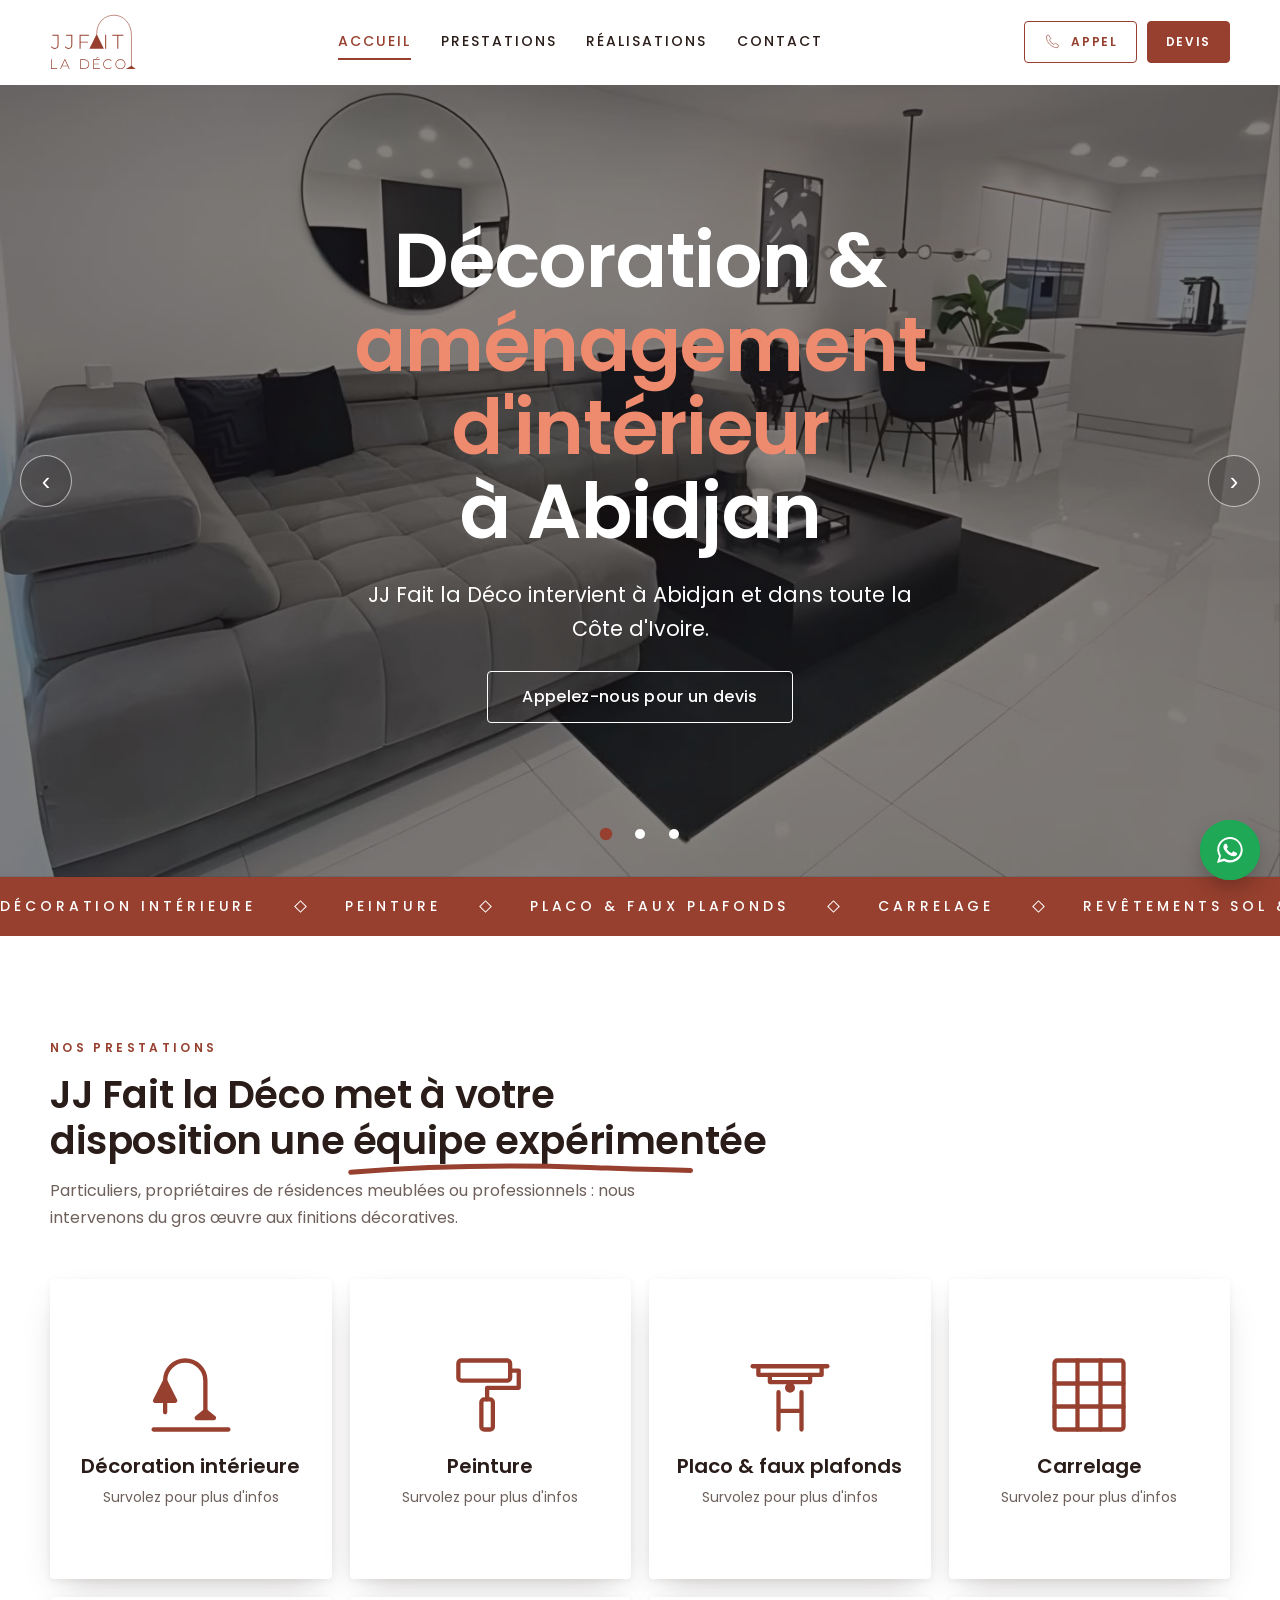
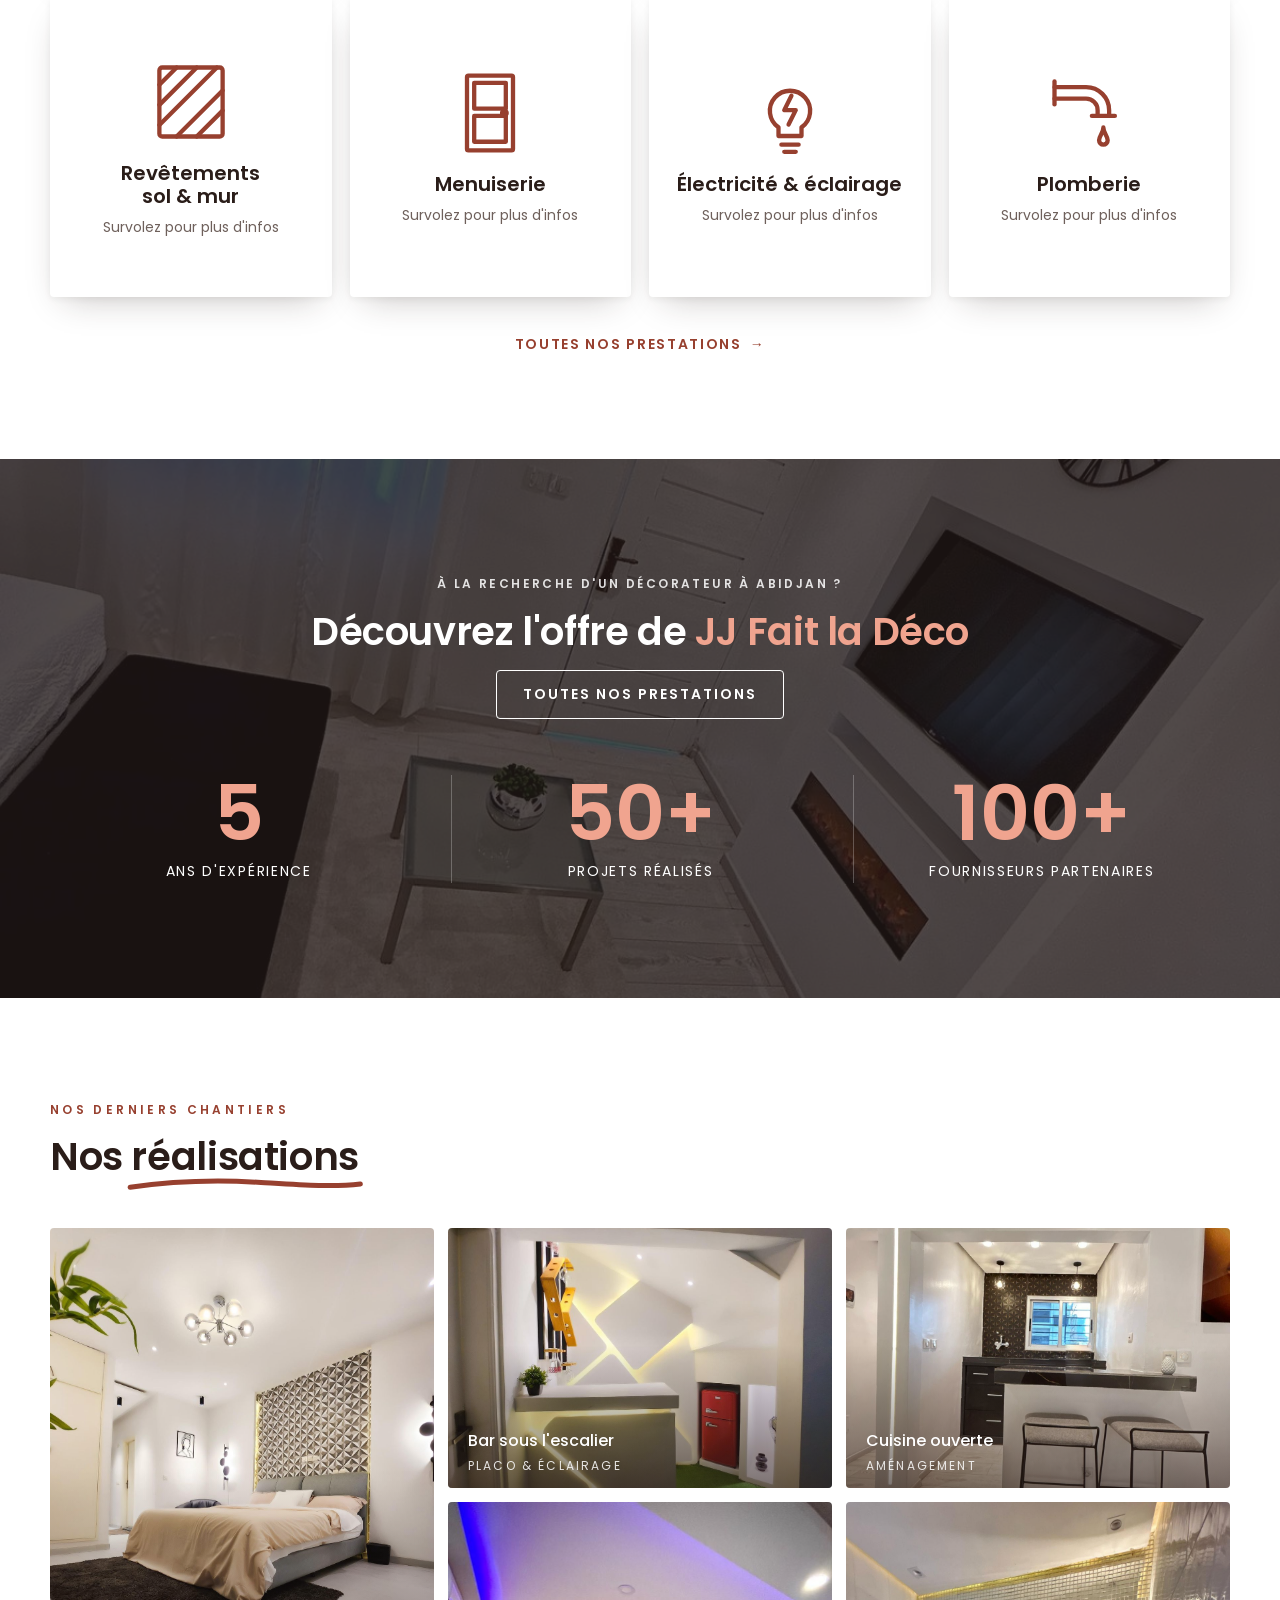
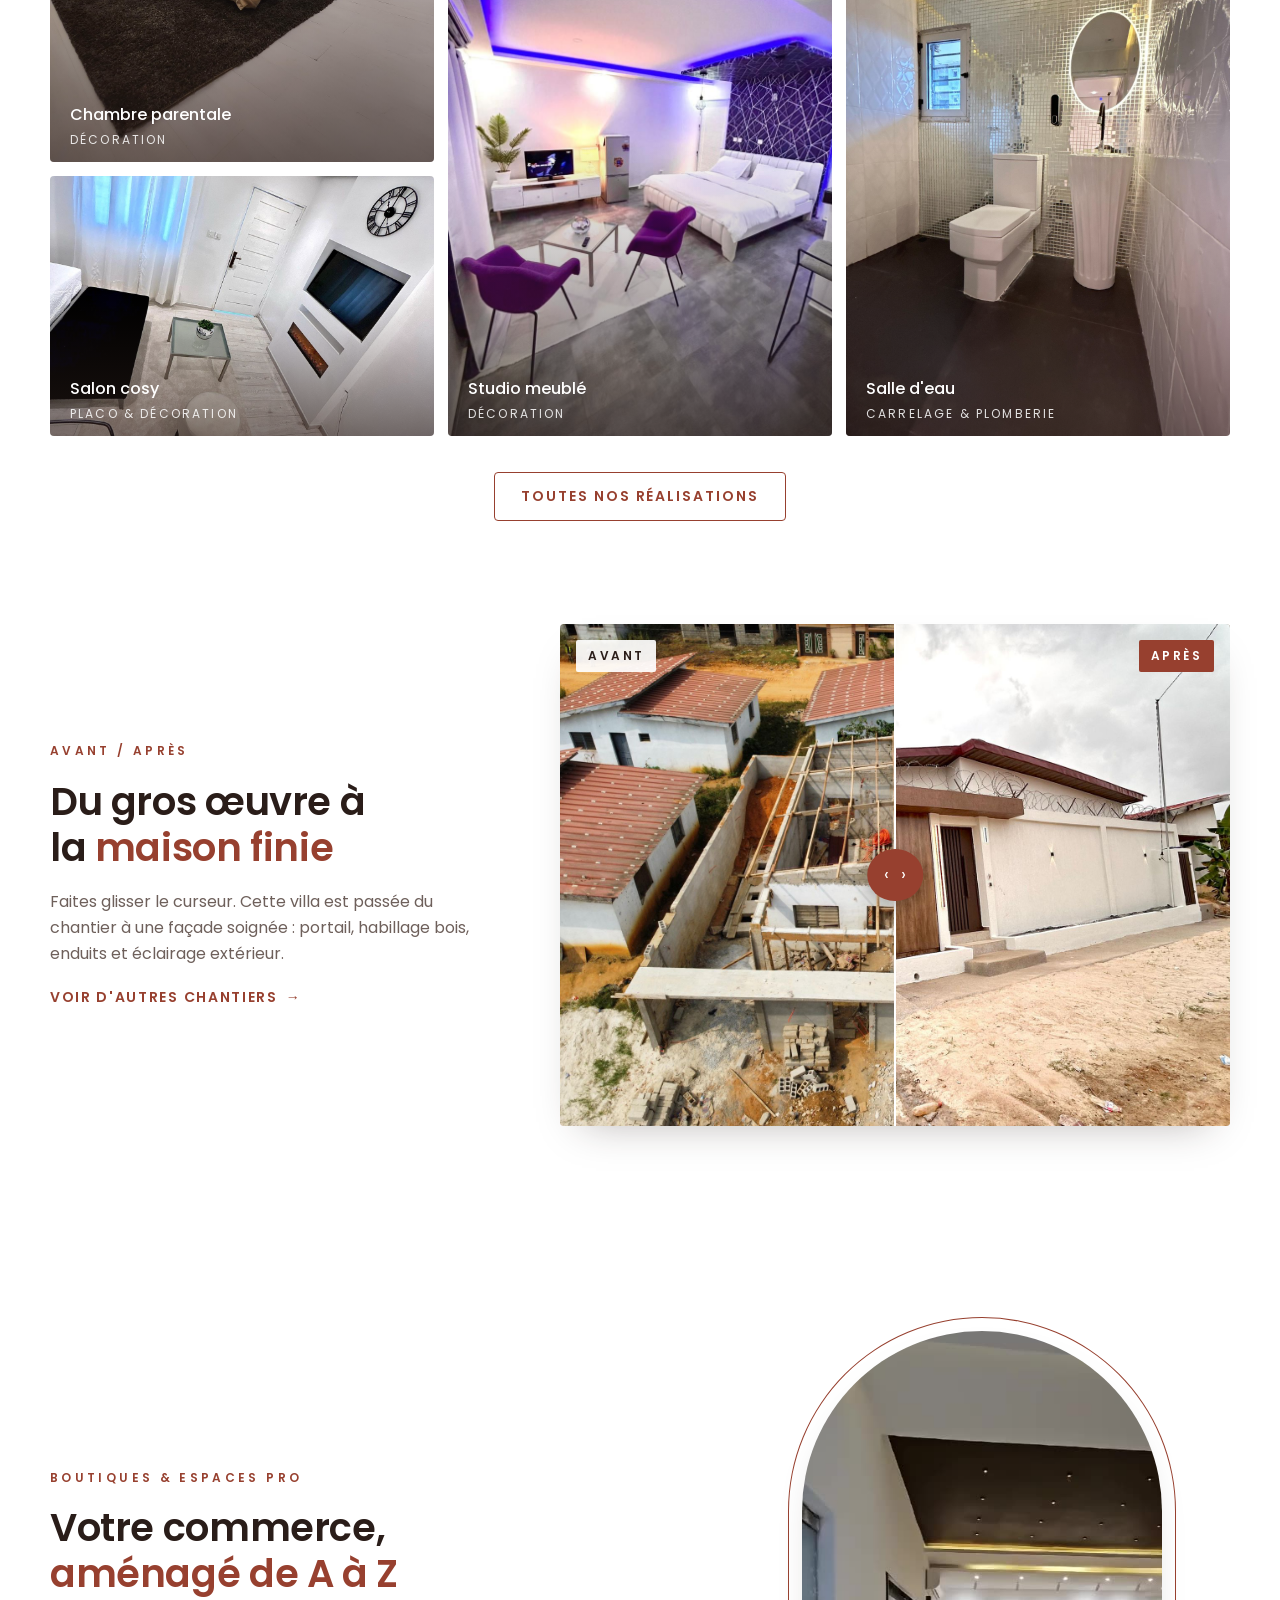
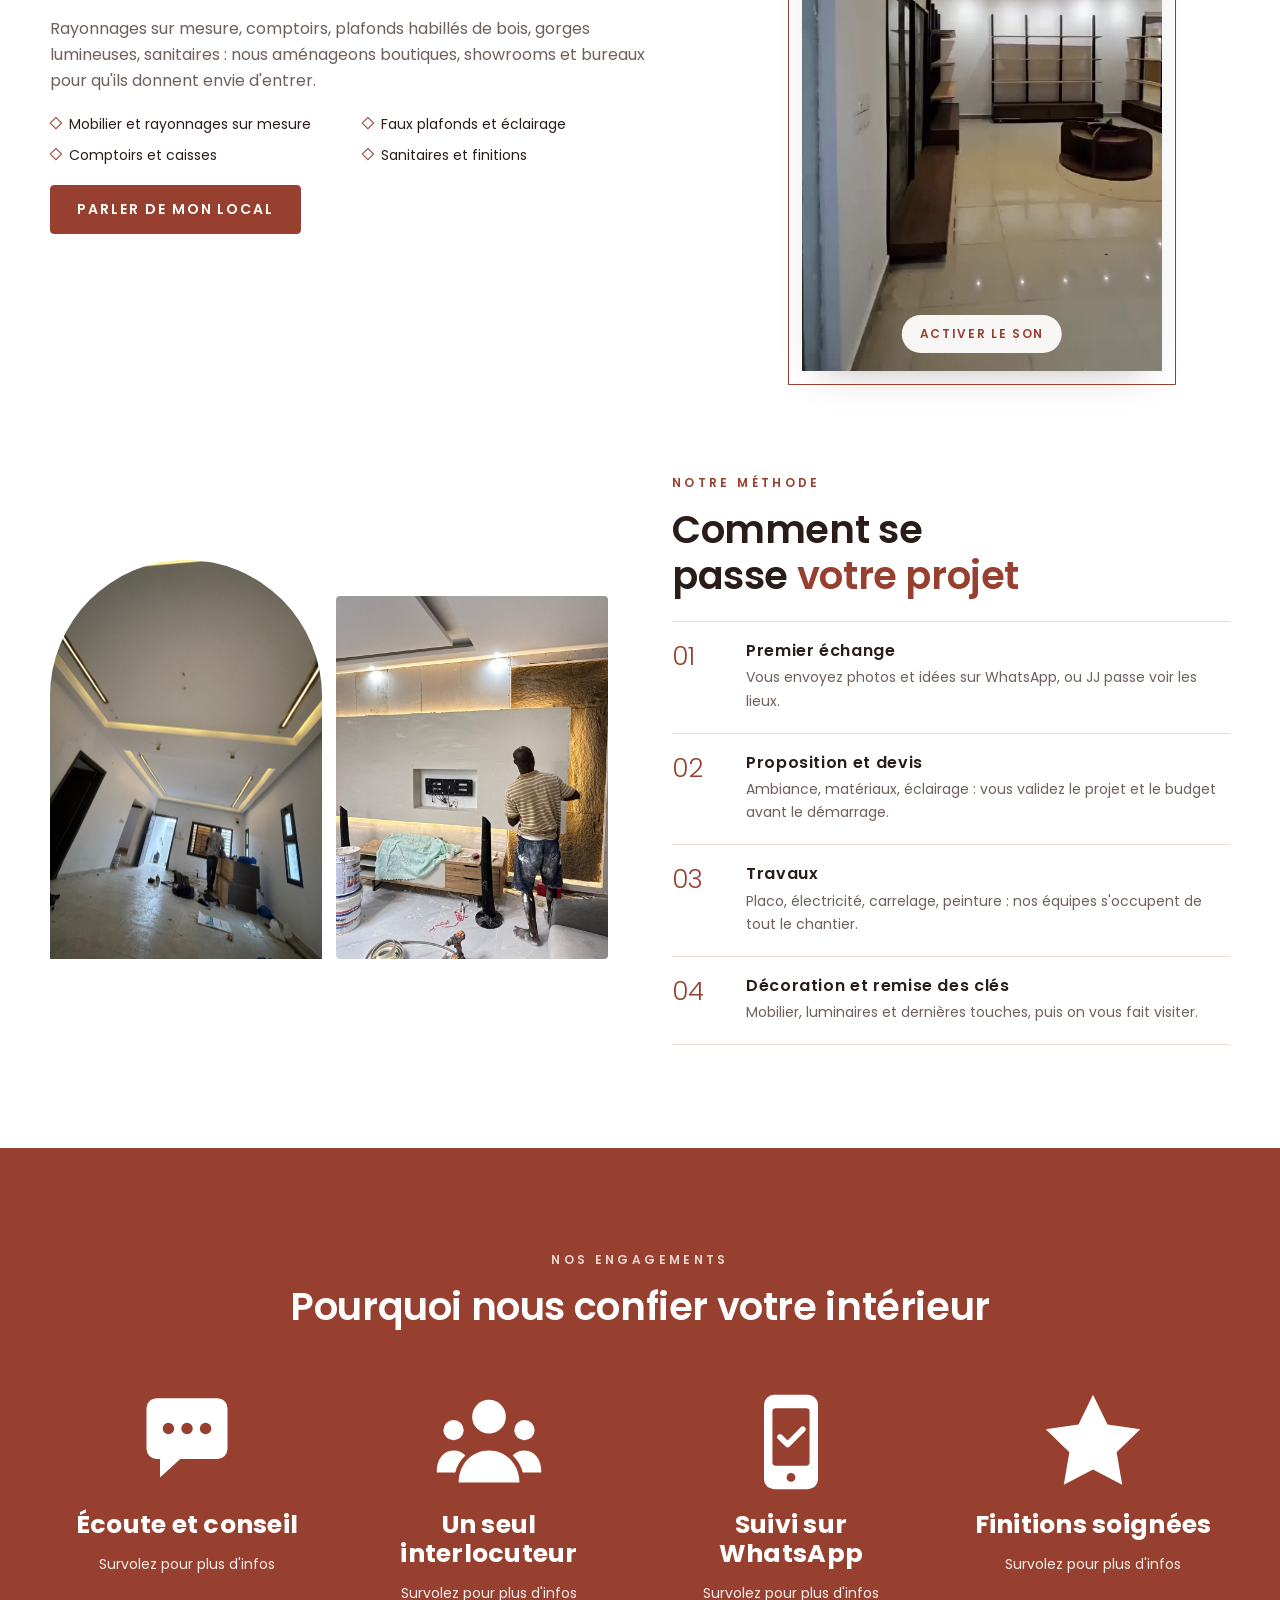
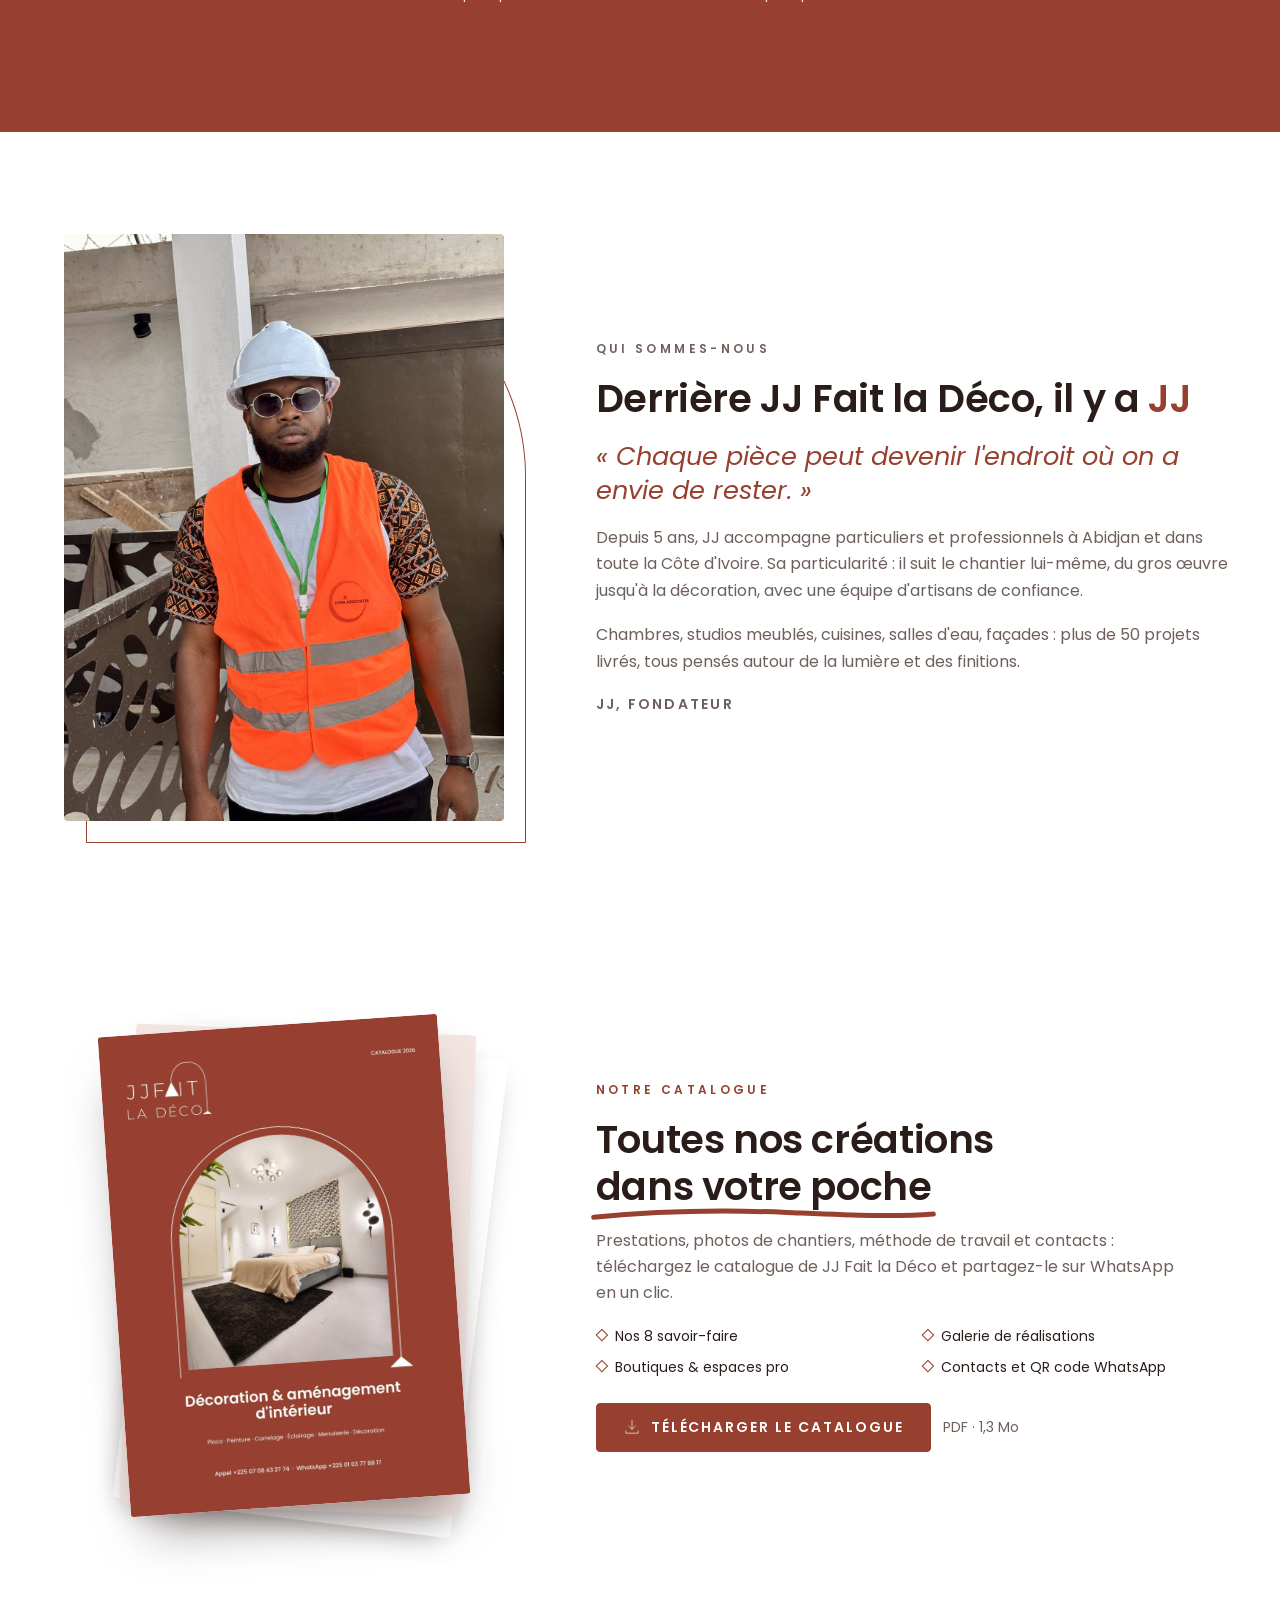
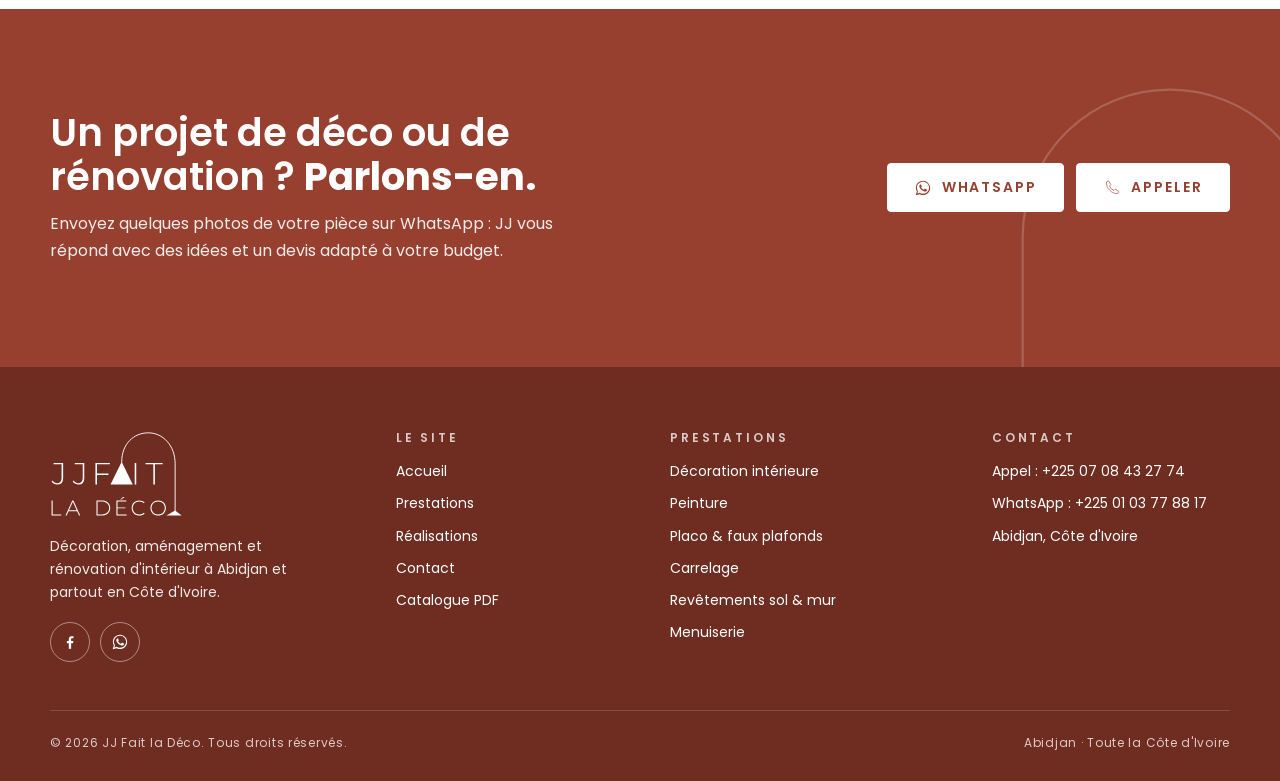
==== commit 4038d91d: "WhatsApp sur le 01 03 77 88 17, appel direct sur le 07 08 43 27 74 Co-Authored-By: Claude Opus 5.5 <" ====
--- a/index.html
+++ b/index.html
@@ -269,7 +269,7 @@
       <p>Envoyez quelques photos de votre pièce sur WhatsApp : JJ vous répond avec des idées et un devis adapté à votre budget.</p>
     </div>
     <div class="cta-actions revele d1">
-      <a class="btn btn-blanc" href="https://wa.me/2250708432774?text=Bonjour%20JJ%20Fait%20la%20D%C3%A9co%2C%20j%27aimerais%20un%20devis%20pour%20mon%20projet." target="_blank" rel="noopener"><svg viewBox="0 0 32 32" fill="currentColor" aria-hidden="true"><path d="M16 3C9 3 3.3 8.6 3.3 15.6c0 2.3.6 4.5 1.8 6.4L3 29l7.2-1.9c1.8 1 3.8 1.5 5.8 1.5 7 0 12.7-5.6 12.7-12.6S23 3 16 3zm0 23.2c-1.9 0-3.7-.5-5.3-1.4l-.4-.2-4.3 1.1 1.1-4.1-.3-.4a10.4 10.4 0 0 1-1.6-5.6C5.2 9.8 10 5.1 16 5.1s10.8 4.7 10.8 10.5S22 26.2 16 26.2zm5.9-7.8c-.3-.2-1.9-.9-2.2-1-.3-.1-.5-.2-.7.2-.2.3-.8 1-1 1.2-.2.2-.4.2-.7.1-.3-.2-1.4-.5-2.6-1.6-1-.9-1.6-1.9-1.8-2.2-.2-.3 0-.5.1-.7l.5-.6.3-.5c.1-.2 0-.4 0-.6l-1-2.4c-.3-.6-.5-.5-.7-.5h-.6c-.2 0-.6.1-.9.4-.3.3-1.2 1.1-1.2 2.8s1.2 3.2 1.4 3.4c.2.2 2.4 3.6 5.8 5 .8.4 1.4.6 1.9.7.8.3 1.5.2 2.1.1.6-.1 1.9-.8 2.2-1.5.3-.7.3-1.4.2-1.5-.1-.2-.3-.3-.6-.4z"/></svg> WhatsApp</a>
+      <a class="btn btn-blanc" href="https://wa.me/2250103778817?text=Bonjour%20JJ%20Fait%20la%20D%C3%A9co%2C%20j%27aimerais%20un%20devis%20pour%20mon%20projet." target="_blank" rel="noopener"><svg viewBox="0 0 32 32" fill="currentColor" aria-hidden="true"><path d="M16 3C9 3 3.3 8.6 3.3 15.6c0 2.3.6 4.5 1.8 6.4L3 29l7.2-1.9c1.8 1 3.8 1.5 5.8 1.5 7 0 12.7-5.6 12.7-12.6S23 3 16 3zm0 23.2c-1.9 0-3.7-.5-5.3-1.4l-.4-.2-4.3 1.1 1.1-4.1-.3-.4a10.4 10.4 0 0 1-1.6-5.6C5.2 9.8 10 5.1 16 5.1s10.8 4.7 10.8 10.5S22 26.2 16 26.2zm5.9-7.8c-.3-.2-1.9-.9-2.2-1-.3-.1-.5-.2-.7.2-.2.3-.8 1-1 1.2-.2.2-.4.2-.7.1-.3-.2-1.4-.5-2.6-1.6-1-.9-1.6-1.9-1.8-2.2-.2-.3 0-.5.1-.7l.5-.6.3-.5c.1-.2 0-.4 0-.6l-1-2.4c-.3-.6-.5-.5-.7-.5h-.6c-.2 0-.6.1-.9.4-.3.3-1.2 1.1-1.2 2.8s1.2 3.2 1.4 3.4c.2.2 2.4 3.6 5.8 5 .8.4 1.4.6 1.9.7.8.3 1.5.2 2.1.1.6-.1 1.9-.8 2.2-1.5.3-.7.3-1.4.2-1.5-.1-.2-.3-.3-.6-.4z"/></svg> WhatsApp</a>
       <a class="btn btn-blanc" href="tel:+2250708432774"><svg class="" viewBox="0 0 64 64" fill="none" stroke="currentColor" stroke-width="2.2" stroke-linecap="round" stroke-linejoin="round" aria-hidden="true"><path d="M20 8l8 12-5 5a30 30 0 0 0 16 16l5-5 12 8-4 8c-20 2-42-20-40-40z"/></svg> Appeler</a>
     </div>
   </div>
@@ -282,21 +282,20 @@
       <div>
         <a class="logo" href="index.html" aria-label="JJ Fait la Déco, accueil"><svg viewBox="140 290 1015 655" fill="currentColor" role="img" aria-label="JJ Fait la Déco"><path d="M195.57714285714286 698.1714285714286Q182.22285714285712 698.1714285714286 170.62571428571425 691.9628571428572Q159.0285714285714 685.7542857142857 152.0 674.7428571428571L159.26285714285714 666.7771428571428Q166.05714285714285 676.8514285714285 175.31142857142856 682.1228571428571Q184.56571428571428 687.3942857142857 195.57714285714286 687.3942857142857Q228.14285714285714 687.3942857142857 228.14285714285714 648.7371428571429V543.7771428571428H167.69714285714284V533.0H240.09142857142857V648.7371428571429Q240.09142857142857 673.3371428571429 228.84571428571428 685.7542857142857Q217.6 698.1714285714286 195.57714285714286 698.1714285714286Z M356.57714285714286 698.1714285714286Q343.22285714285715 698.1714285714286 331.62571428571425 691.9628571428572Q320.0285714285714 685.7542857142857 313.0 674.7428571428571L320.2628571428571 666.7771428571428Q327.0571428571428 676.8514285714285 336.31142857142856 682.1228571428571Q345.5657142857143 687.3942857142857 356.57714285714286 687.3942857142857Q389.1428571428571 687.3942857142857 389.1428571428571 648.7371428571429V543.7771428571428H328.69714285714286V533.0H401.09142857142854V648.7371428571429Q401.09142857142854 673.3371428571429 389.8457142857143 685.7542857142857Q378.6 698.1714285714286 356.57714285714286 698.1714285714286Z M496.54285714285714 613.8285714285714H585.3371428571428V624.6057142857143H496.54285714285714ZM497.9485714285714 697.0H486.0V533.0H595.6457142857142V543.7771428571428H497.9485714285714Z M785.0 697.0V533.0H796.9485714285714V697.0Z M927.0400000000001 697.0V543.7771428571428H868.0V533.0H998.0285714285715V543.7771428571428H938.9885714285715V697.0Z M152.0 933.0V820.0H160.23285714285714V925.5742857142857H225.28857142857143V933.0Z M258.0 933.0 309.97999999999996 820.0H318.2128571428571L370.1928571428571 933.0H361.3142857142857L312.23999999999995 825.1657142857143H315.7914285714285L266.87857142857143 933.0ZM277.0485714285714 901.1985714285714 279.79285714285714 894.2571428571429H347.43142857142857L350.17571428571426 901.1985714285714Z M494.0 933.0V820.0H538.7157142857143Q556.6342857142857 820.0 570.1942857142858 827.2642857142857Q583.7542857142857 834.5285714285715 591.2607142857144 847.2814285714286Q598.7671428571429 860.0342857142857 598.7671428571429 876.5Q598.7671428571429 892.9657142857143 591.2607142857144 905.7185714285714Q583.7542857142857 918.4714285714285 570.1942857142858 925.7357142857143Q556.6342857142857 933.0 538.7157142857143 933.0ZM502.23285714285714 925.5742857142857H538.07Q554.0514285714286 925.5742857142857 565.8357142857143 919.2785714285715Q577.62 912.9828571428571 584.0771428571429 901.925Q590.5342857142857 890.8671428571429 590.5342857142857 876.5Q590.5342857142857 862.1328571428571 584.0771428571429 851.075Q577.62 840.0171428571429 565.8357142857143 833.7214285714285Q554.0514285714286 827.4257142857143 538.07 827.4257142857143H502.23285714285714Z M653.2642857142857 871.98H714.4457142857143V879.2442857142858H653.2642857142857ZM654.2328571428571 925.5742857142857H723.97V933.0H646.0V820.0H721.5485714285714V827.4257142857143H654.2328571428571ZM674.7342857142858 810.7985714285714 697.1728571428572 791.75H708.7957142857143L683.4514285714286 810.7985714285714Z M820.5985714285715 933.8071428571428Q808.0071428571429 933.8071428571428 797.2721428571429 929.5292857142857Q786.537142857143 925.2514285714286 778.6271428571429 917.5028571428572Q770.7171428571429 909.7542857142857 766.3585714285714 899.3421428571428Q762.0 888.93 762.0 876.5Q762.0 864.07 766.3585714285714 853.6578571428572Q770.7171428571429 843.2457142857143 778.7078571428572 835.4971428571429Q786.6985714285714 827.7485714285715 797.3528571428571 823.4707142857144Q808.0071428571429 819.1928571428572 820.5985714285715 819.1928571428572Q832.5442857142857 819.1928571428572 842.9564285714287 823.0671428571429Q853.3685714285715 826.9414285714286 860.7942857142857 834.8514285714285L855.6285714285715 840.1785714285714Q848.3642857142858 833.0757142857143 839.5664285714286 829.9278571428572Q830.7685714285715 826.78 820.9214285714286 826.78Q810.1057142857144 826.78 800.8235714285715 830.4928571428571Q791.5414285714286 834.2057142857143 784.6807142857143 840.9857142857143Q777.82 847.7657142857142 774.0264285714286 856.8057142857142Q770.2328571428571 865.8457142857143 770.2328571428571 876.5Q770.2328571428571 887.1542857142857 774.0264285714286 896.1942857142858Q777.82 905.2342857142858 784.6807142857143 912.0142857142857Q791.5414285714286 918.7942857142857 800.8235714285715 922.5071428571429Q810.1057142857144 926.22 820.9214285714286 926.22Q830.7685714285715 926.22 839.5664285714286 923.0721428571428Q848.3642857142858 919.9242857142857 855.6285714285715 912.66L860.7942857142857 917.9871428571429Q853.3685714285715 925.8971428571429 842.9564285714287 929.8521428571428Q832.5442857142857 933.8071428571428 820.5985714285715 933.8071428571428Z M963.76 933.8071428571428Q951.1685714285715 933.8071428571428 940.4335714285714 929.5292857142857Q929.6985714285714 925.2514285714286 921.7078571428572 917.422142857143Q913.7171428571429 909.5928571428572 909.3585714285714 899.1807142857143Q905.0 888.7685714285715 905.0 876.5Q905.0 864.2314285714285 909.3585714285714 853.8192857142857Q913.7171428571429 843.4071428571428 921.7078571428572 835.5778571428572Q929.6985714285714 827.7485714285715 940.4335714285714 823.4707142857144Q951.1685714285715 819.1928571428572 963.76 819.1928571428572Q976.3514285714286 819.1928571428572 987.0864285714287 823.4707142857144Q997.8214285714287 827.7485714285715 1005.7314285714286 835.4971428571429Q1013.6414285714286 843.2457142857143 1018.0807142857143 853.6578571428572Q1022.5200000000001 864.07 1022.5200000000001 876.5Q1022.5200000000001 888.93 1018.0807142857143 899.3421428571428Q1013.6414285714286 909.7542857142857 1005.7314285714286 917.5028571428572Q997.8214285714287 925.2514285714286 987.0864285714287 929.5292857142857Q976.3514285714286 933.8071428571428 963.76 933.8071428571428ZM963.76 926.22Q974.5757142857143 926.22 983.777142857143 922.5071428571429Q992.9785714285715 918.7942857142857 999.7585714285715 912.0142857142857Q1006.5385714285715 905.2342857142858 1010.3321428571429 896.1942857142858Q1014.1257142857144 887.1542857142857 1014.1257142857144 876.5Q1014.1257142857144 865.6842857142857 1010.3321428571429 856.7249999999999Q1006.5385714285715 847.7657142857142 999.7585714285715 840.9857142857143Q992.9785714285715 834.2057142857143 983.777142857143 830.4928571428571Q974.5757142857143 826.78 963.76 826.78Q952.9442857142858 826.78 943.7428571428572 830.4928571428571Q934.5414285714286 834.2057142857143 927.6807142857143 840.9857142857143Q920.82 847.7657142857142 917.0264285714286 856.7249999999999Q913.2328571428571 865.6842857142857 913.2328571428571 876.5Q913.2328571428571 887.1542857142857 917.0264285714286 896.1942857142858Q920.82 905.2342857142858 927.6807142857143 912.0142857142857Q934.5414285714286 918.7942857142857 943.7428571428572 922.5071428571429Q952.9442857142858 926.22 963.76 926.22Z"/><path d="M686 525 L770 697 L601 697 Z"/><path d="M1093 895 L1143 933 L1027 933 Z"/><path d="M686 528 C686 385 780 304 889 304 C1000 304 1093 400 1093 540 L1093 900" fill="none" stroke="currentColor" stroke-width="7"/></svg></a>
         <p style="margin-top:18px;max-width:30ch">Décoration, aménagement et rénovation d'intérieur à Abidjan et partout en Côte d'Ivoire.</p>
-        <div class="reseaux"><a href="https://www.facebook.com/profile.php?id=61574933570525" target="_blank" rel="noopener" aria-label="Facebook"><svg viewBox="0 0 24 24" fill="currentColor" aria-hidden="true"><path d="M13.5 21v-7.5h2.6l.4-3h-3V8.6c0-.9.3-1.5 1.5-1.5h1.6V4.4c-.3 0-1.2-.1-2.3-.1-2.3 0-3.9 1.4-3.9 4v2.2H7.8v3h2.6V21z"/></svg></a><a href="https://wa.me/2250708432774?text=Bonjour%20JJ%20Fait%20la%20D%C3%A9co%2C%20j%27aimerais%20un%20devis%20pour%20mon%20projet." target="_blank" rel="noopener" aria-label="WhatsApp"><svg viewBox="0 0 32 32" fill="currentColor" aria-hidden="true"><path d="M16 3C9 3 3.3 8.6 3.3 15.6c0 2.3.6 4.5 1.8 6.4L3 29l7.2-1.9c1.8 1 3.8 1.5 5.8 1.5 7 0 12.7-5.6 12.7-12.6S23 3 16 3zm0 23.2c-1.9 0-3.7-.5-5.3-1.4l-.4-.2-4.3 1.1 1.1-4.1-.3-.4a10.4 10.4 0 0 1-1.6-5.6C5.2 9.8 10 5.1 16 5.1s10.8 4.7 10.8 10.5S22 26.2 16 26.2zm5.9-7.8c-.3-.2-1.9-.9-2.2-1-.3-.1-.5-.2-.7.2-.2.3-.8 1-1 1.2-.2.2-.4.2-.7.1-.3-.2-1.4-.5-2.6-1.6-1-.9-1.6-1.9-1.8-2.2-.2-.3 0-.5.1-.7l.5-.6.3-.5c.1-.2 0-.4 0-.6l-1-2.4c-.3-.6-.5-.5-.7-.5h-.6c-.2 0-.6.1-.9.4-.3.3-1.2 1.1-1.2 2.8s1.2 3.2 1.4 3.4c.2.2 2.4 3.6 5.8 5 .8.4 1.4.6 1.9.7.8.3 1.5.2 2.1.1.6-.1 1.9-.8 2.2-1.5.3-.7.3-1.4.2-1.5-.1-.2-.3-.3-.6-.4z"/></svg></a></div>
+        <div class="reseaux"><a href="https://www.facebook.com/profile.php?id=61574933570525" target="_blank" rel="noopener" aria-label="Facebook"><svg viewBox="0 0 24 24" fill="currentColor" aria-hidden="true"><path d="M13.5 21v-7.5h2.6l.4-3h-3V8.6c0-.9.3-1.5 1.5-1.5h1.6V4.4c-.3 0-1.2-.1-2.3-.1-2.3 0-3.9 1.4-3.9 4v2.2H7.8v3h2.6V21z"/></svg></a><a href="https://wa.me/2250103778817?text=Bonjour%20JJ%20Fait%20la%20D%C3%A9co%2C%20j%27aimerais%20un%20devis%20pour%20mon%20projet." target="_blank" rel="noopener" aria-label="WhatsApp"><svg viewBox="0 0 32 32" fill="currentColor" aria-hidden="true"><path d="M16 3C9 3 3.3 8.6 3.3 15.6c0 2.3.6 4.5 1.8 6.4L3 29l7.2-1.9c1.8 1 3.8 1.5 5.8 1.5 7 0 12.7-5.6 12.7-12.6S23 3 16 3zm0 23.2c-1.9 0-3.7-.5-5.3-1.4l-.4-.2-4.3 1.1 1.1-4.1-.3-.4a10.4 10.4 0 0 1-1.6-5.6C5.2 9.8 10 5.1 16 5.1s10.8 4.7 10.8 10.5S22 26.2 16 26.2zm5.9-7.8c-.3-.2-1.9-.9-2.2-1-.3-.1-.5-.2-.7.2-.2.3-.8 1-1 1.2-.2.2-.4.2-.7.1-.3-.2-1.4-.5-2.6-1.6-1-.9-1.6-1.9-1.8-2.2-.2-.3 0-.5.1-.7l.5-.6.3-.5c.1-.2 0-.4 0-.6l-1-2.4c-.3-.6-.5-.5-.7-.5h-.6c-.2 0-.6.1-.9.4-.3.3-1.2 1.1-1.2 2.8s1.2 3.2 1.4 3.4c.2.2 2.4 3.6 5.8 5 .8.4 1.4.6 1.9.7.8.3 1.5.2 2.1.1.6-.1 1.9-.8 2.2-1.5.3-.7.3-1.4.2-1.5-.1-.2-.3-.3-.6-.4z"/></svg></a></div>
       </div>
       <div><h4>Le site</h4><ul><li><a href="index.html">Accueil</a></li><li><a href="prestations.html">Prestations</a></li><li><a href="realisations.html">Réalisations</a></li><li><a href="contact.html">Contact</a></li><li><a href="catalogue-jjfait-la-deco.pdf" download>Catalogue PDF</a></li></ul></div>
       <div><h4>Prestations</h4><ul><li><a href="prestations.html#decoration">Décoration intérieure</a></li><li><a href="prestations.html#peinture">Peinture</a></li><li><a href="prestations.html#placo">Placo & faux plafonds</a></li><li><a href="prestations.html#carrelage">Carrelage</a></li><li><a href="prestations.html#revetements">Revêtements sol & mur</a></li><li><a href="prestations.html#menuiserie">Menuiserie</a></li></ul></div>
       <div><h4>Contact</h4><ul>
-        <li><a href="tel:+2250708432774">+225 07 08 43 27 74</a></li>
-        <li><a href="tel:+2250103778817">+225 01 03 77 88 17</a></li>
-        <li><a href="https://wa.me/2250708432774?text=Bonjour%20JJ%20Fait%20la%20D%C3%A9co%2C%20j%27aimerais%20un%20devis%20pour%20mon%20projet." target="_blank" rel="noopener">WhatsApp</a></li>
+        <li><a href="tel:+2250708432774">Appel : +225 07 08 43 27 74</a></li>
+        <li><a href="https://wa.me/2250103778817?text=Bonjour%20JJ%20Fait%20la%20D%C3%A9co%2C%20j%27aimerais%20un%20devis%20pour%20mon%20projet." target="_blank" rel="noopener">WhatsApp : +225 01 03 77 88 17</a></li>
         <li>Abidjan, Côte d'Ivoire</li>
       </ul></div>
     </div>
     <div class="pied-bas"><span>© <span data-annee>2026</span> JJ Fait la Déco. Tous droits réservés.</span><span>Abidjan · Toute la Côte d'Ivoire</span></div>
   </div>
 </footer>
-<a class="wa-flottant" href="https://wa.me/2250708432774?text=Bonjour%20JJ%20Fait%20la%20D%C3%A9co%2C%20j%27aimerais%20un%20devis%20pour%20mon%20projet." target="_blank" rel="noopener" aria-label="Écrire sur WhatsApp"><svg viewBox="0 0 32 32" fill="currentColor" aria-hidden="true"><path d="M16 3C9 3 3.3 8.6 3.3 15.6c0 2.3.6 4.5 1.8 6.4L3 29l7.2-1.9c1.8 1 3.8 1.5 5.8 1.5 7 0 12.7-5.6 12.7-12.6S23 3 16 3zm0 23.2c-1.9 0-3.7-.5-5.3-1.4l-.4-.2-4.3 1.1 1.1-4.1-.3-.4a10.4 10.4 0 0 1-1.6-5.6C5.2 9.8 10 5.1 16 5.1s10.8 4.7 10.8 10.5S22 26.2 16 26.2zm5.9-7.8c-.3-.2-1.9-.9-2.2-1-.3-.1-.5-.2-.7.2-.2.3-.8 1-1 1.2-.2.2-.4.2-.7.1-.3-.2-1.4-.5-2.6-1.6-1-.9-1.6-1.9-1.8-2.2-.2-.3 0-.5.1-.7l.5-.6.3-.5c.1-.2 0-.4 0-.6l-1-2.4c-.3-.6-.5-.5-.7-.5h-.6c-.2 0-.6.1-.9.4-.3.3-1.2 1.1-1.2 2.8s1.2 3.2 1.4 3.4c.2.2 2.4 3.6 5.8 5 .8.4 1.4.6 1.9.7.8.3 1.5.2 2.1.1.6-.1 1.9-.8 2.2-1.5.3-.7.3-1.4.2-1.5-.1-.2-.3-.3-.6-.4z"/></svg></a>
+<a class="wa-flottant" href="https://wa.me/2250103778817?text=Bonjour%20JJ%20Fait%20la%20D%C3%A9co%2C%20j%27aimerais%20un%20devis%20pour%20mon%20projet." target="_blank" rel="noopener" aria-label="Écrire sur WhatsApp"><svg viewBox="0 0 32 32" fill="currentColor" aria-hidden="true"><path d="M16 3C9 3 3.3 8.6 3.3 15.6c0 2.3.6 4.5 1.8 6.4L3 29l7.2-1.9c1.8 1 3.8 1.5 5.8 1.5 7 0 12.7-5.6 12.7-12.6S23 3 16 3zm0 23.2c-1.9 0-3.7-.5-5.3-1.4l-.4-.2-4.3 1.1 1.1-4.1-.3-.4a10.4 10.4 0 0 1-1.6-5.6C5.2 9.8 10 5.1 16 5.1s10.8 4.7 10.8 10.5S22 26.2 16 26.2zm5.9-7.8c-.3-.2-1.9-.9-2.2-1-.3-.1-.5-.2-.7.2-.2.3-.8 1-1 1.2-.2.2-.4.2-.7.1-.3-.2-1.4-.5-2.6-1.6-1-.9-1.6-1.9-1.8-2.2-.2-.3 0-.5.1-.7l.5-.6.3-.5c.1-.2 0-.4 0-.6l-1-2.4c-.3-.6-.5-.5-.7-.5h-.6c-.2 0-.6.1-.9.4-.3.3-1.2 1.1-1.2 2.8s1.2 3.2 1.4 3.4c.2.2 2.4 3.6 5.8 5 .8.4 1.4.6 1.9.7.8.3 1.5.2 2.1.1.6-.1 1.9-.8 2.2-1.5.3-.7.3-1.4.2-1.5-.1-.2-.3-.3-.6-.4z"/></svg></a>
 <script src="js/avis.js"></script>
 <script src="js/main.js"></script>
 </body>
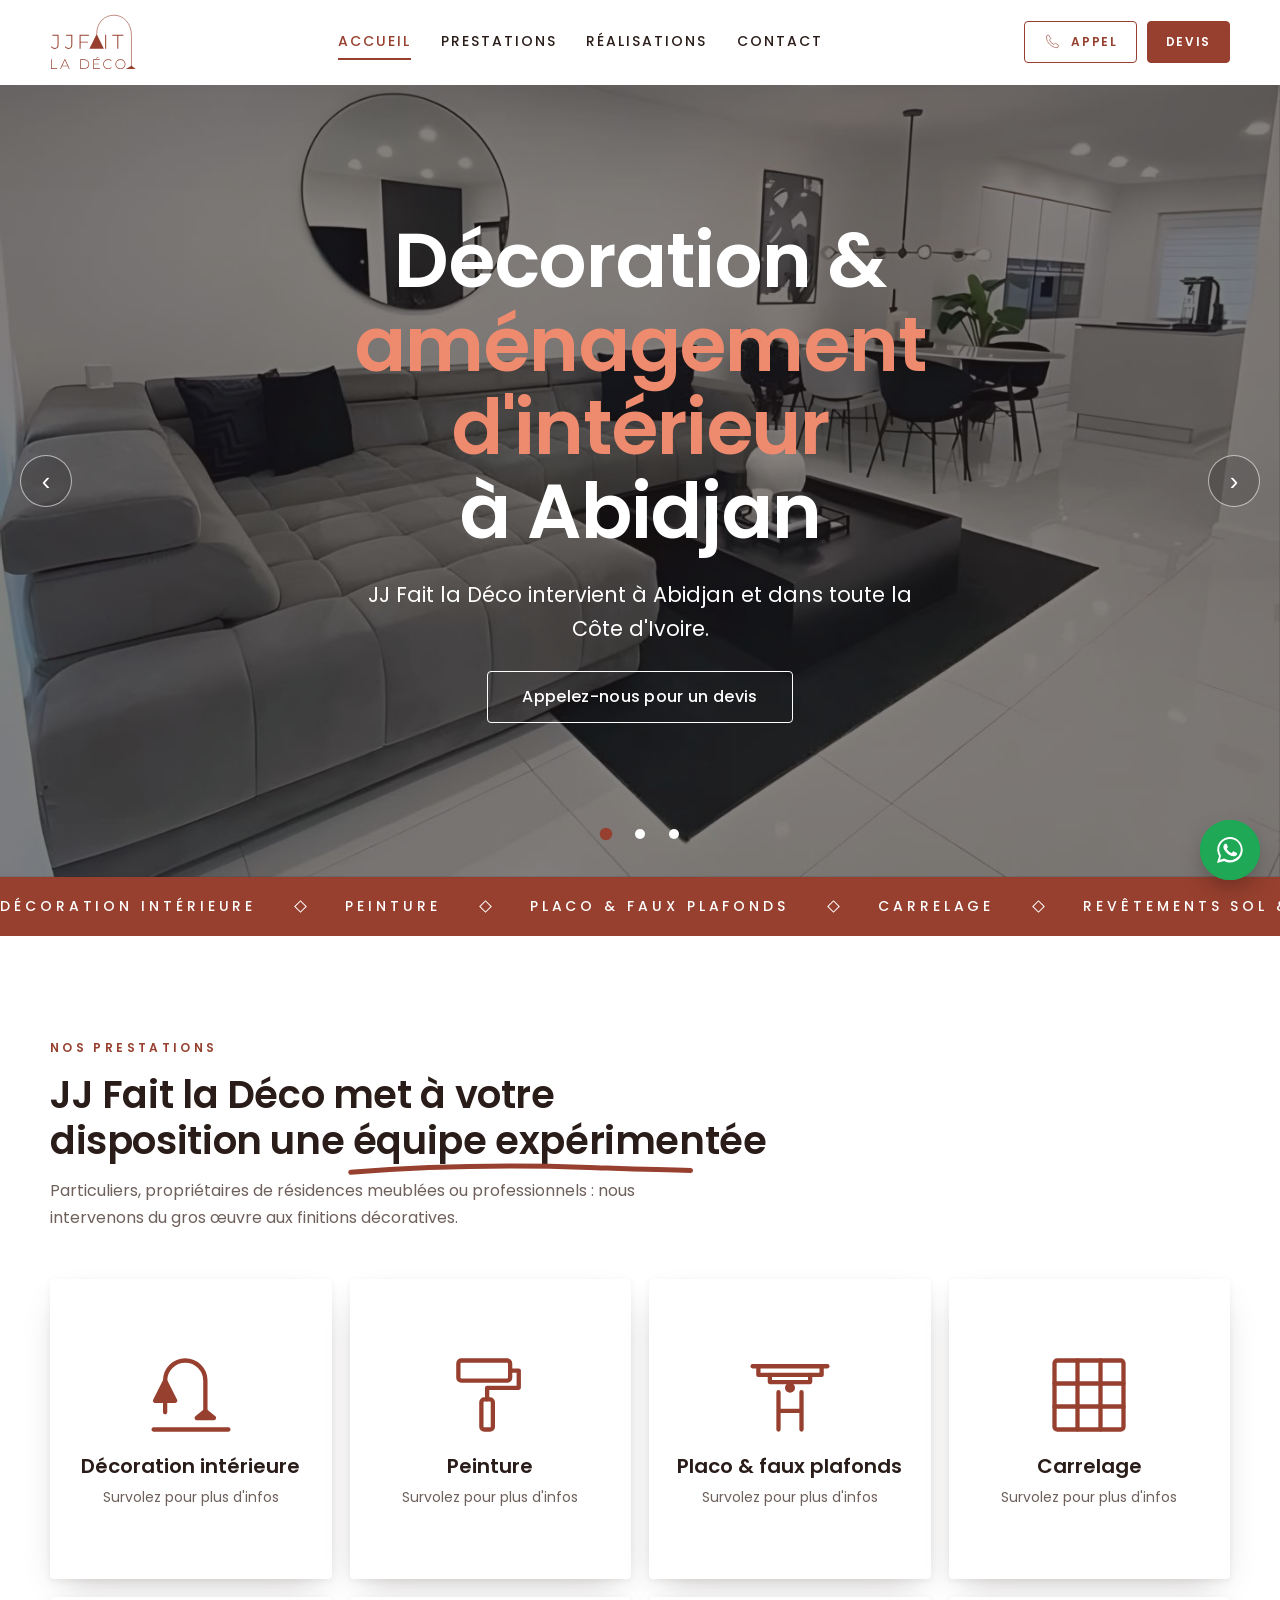
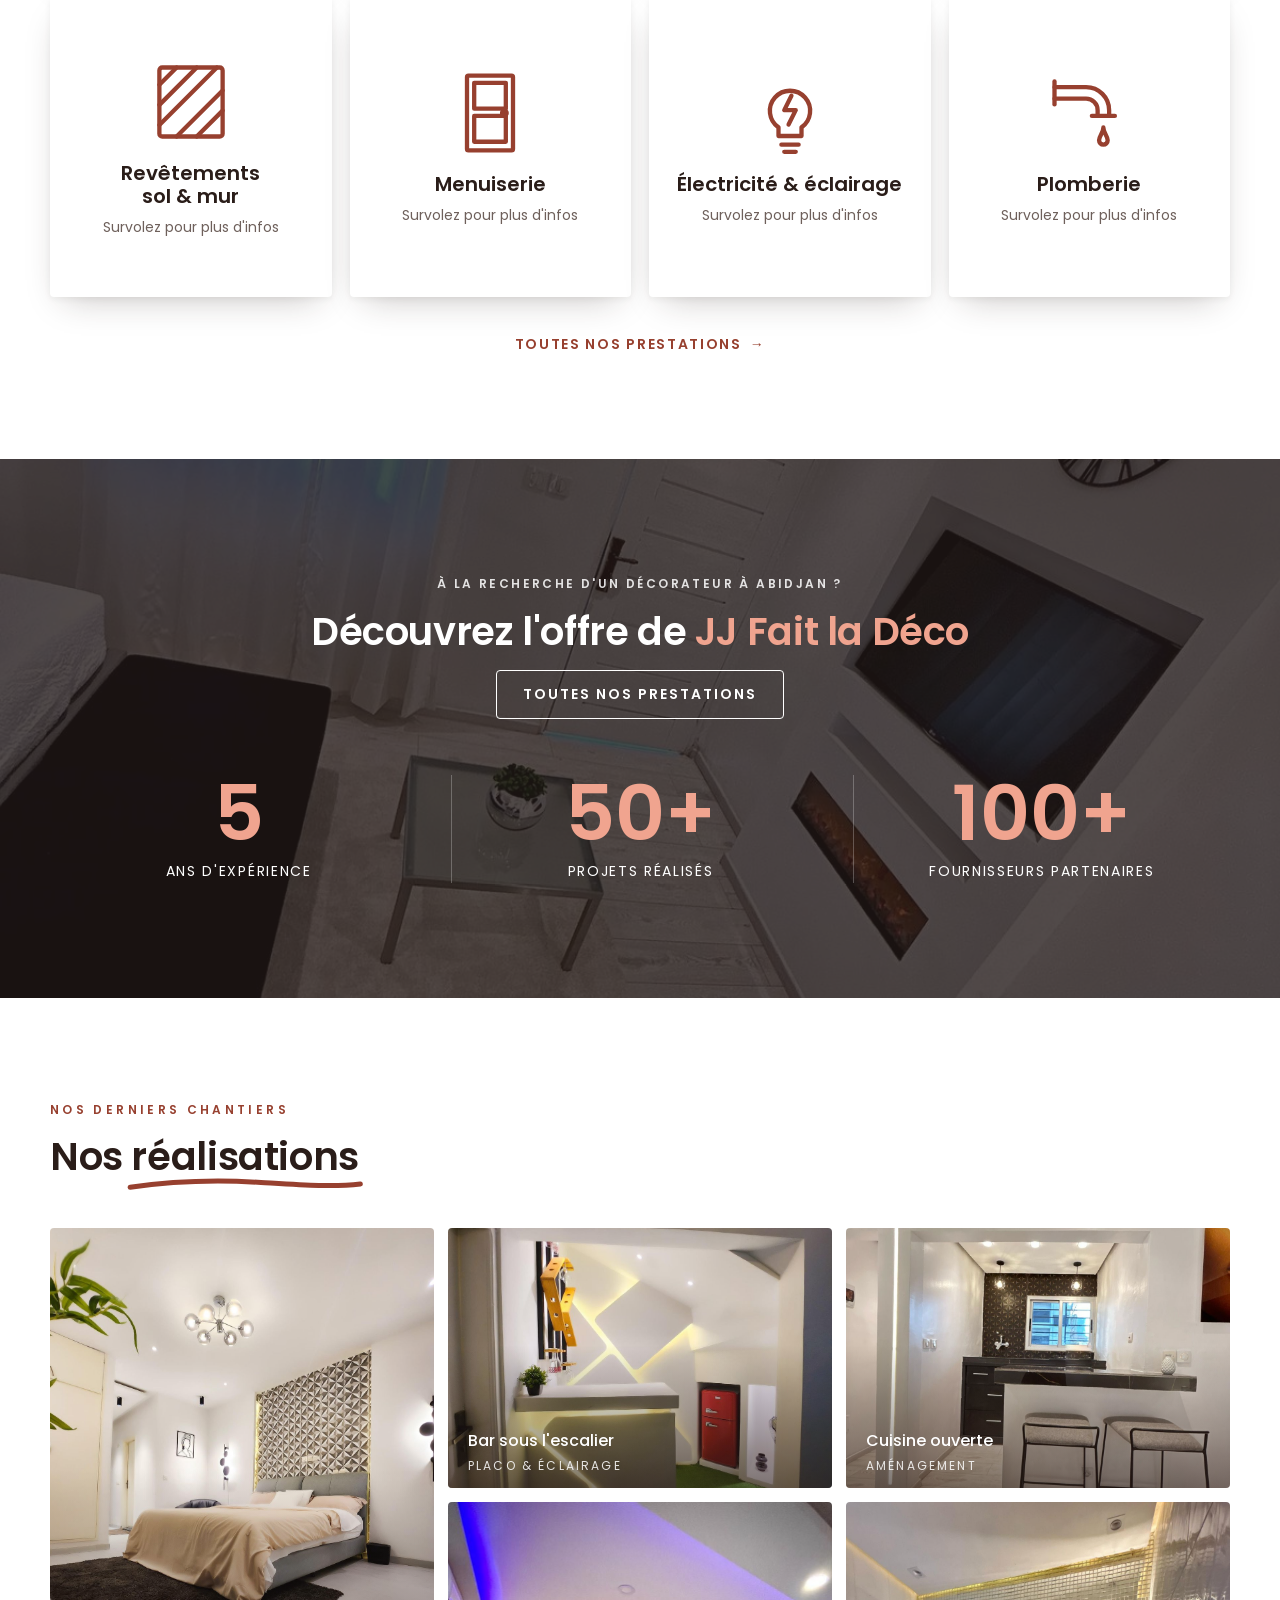
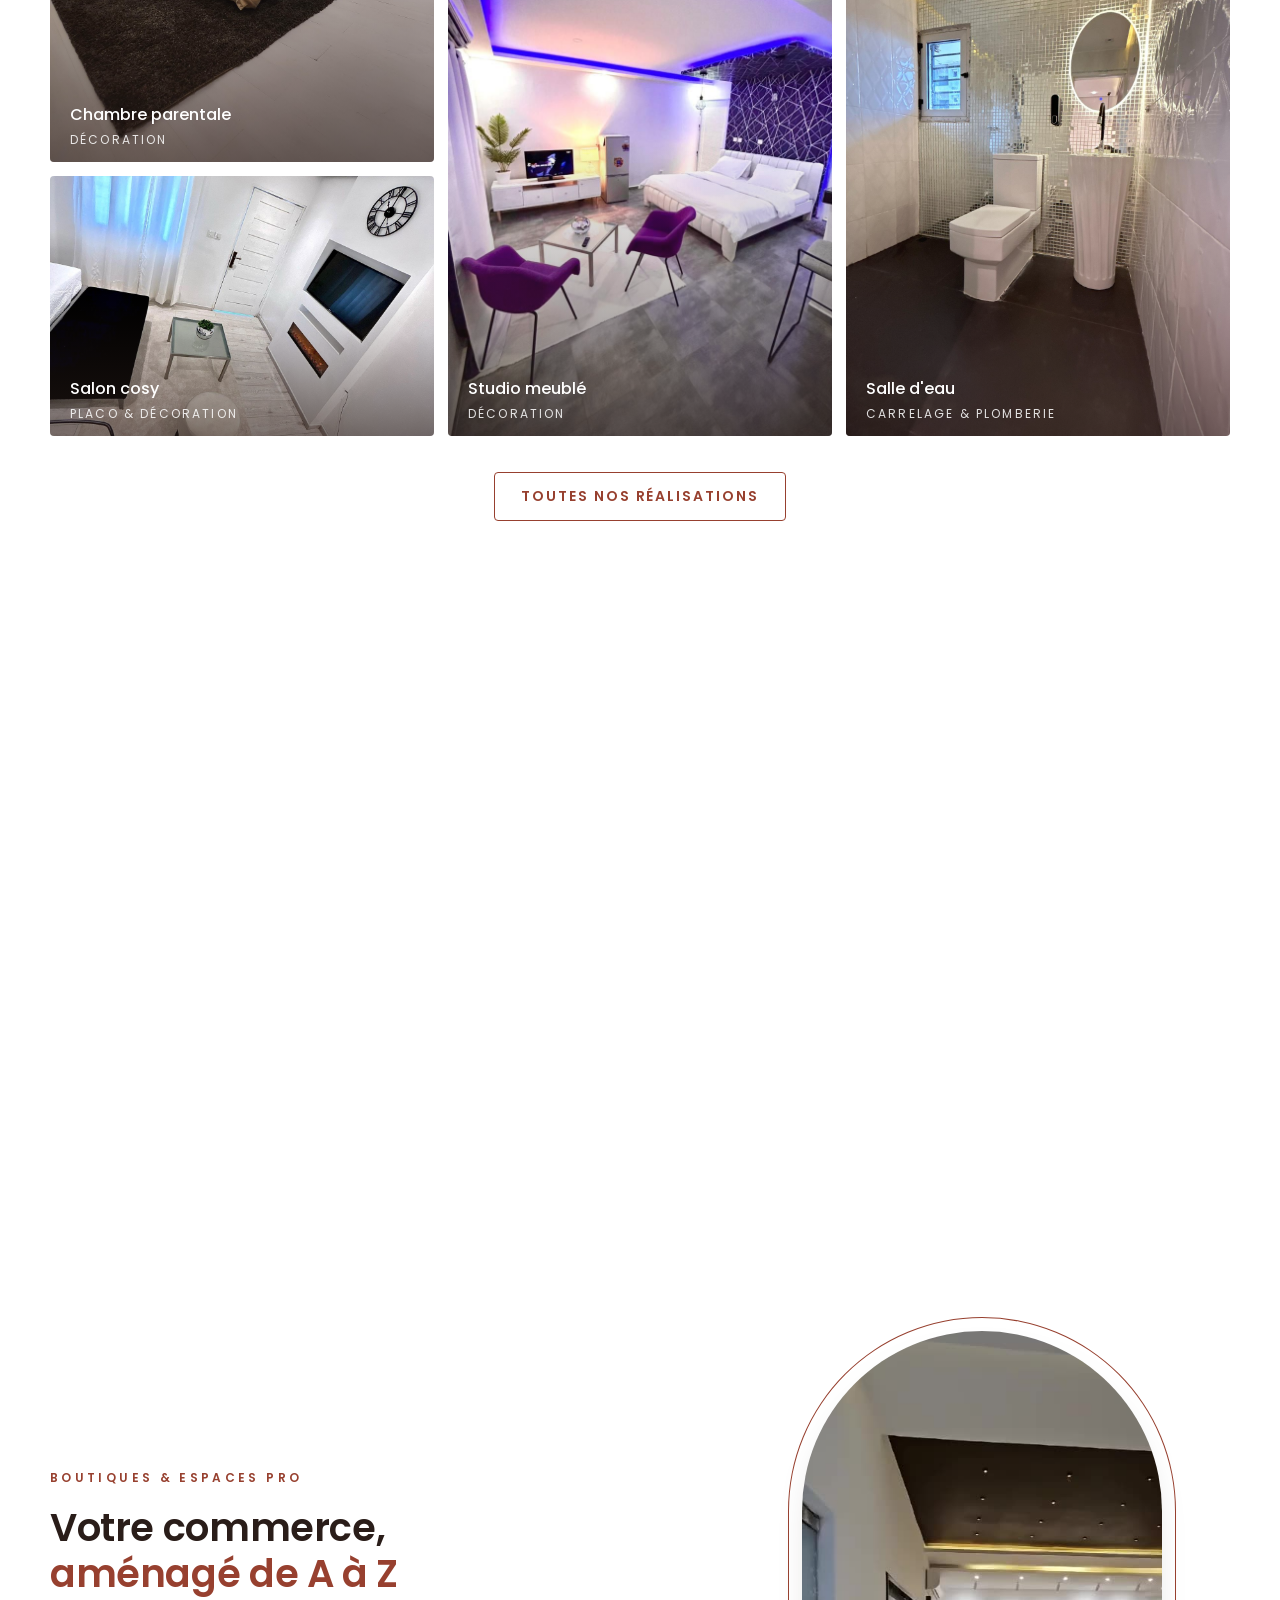
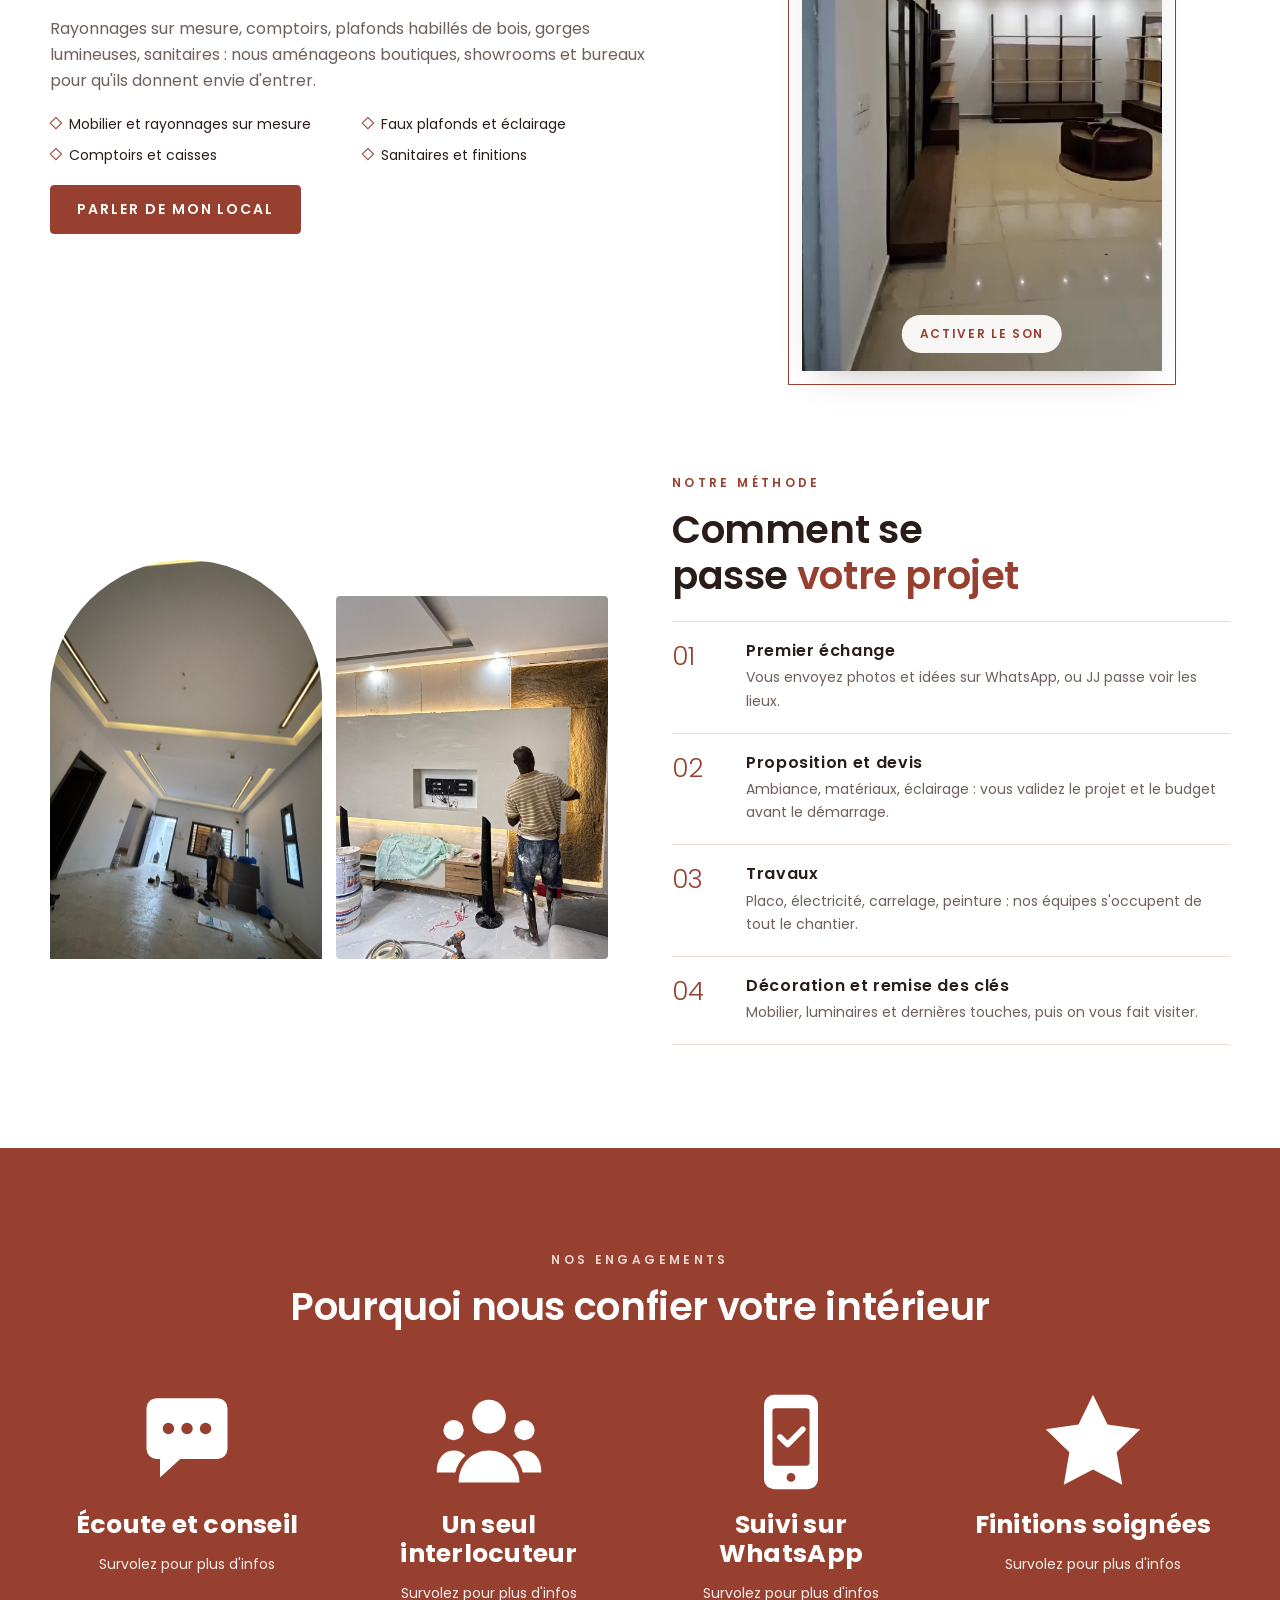
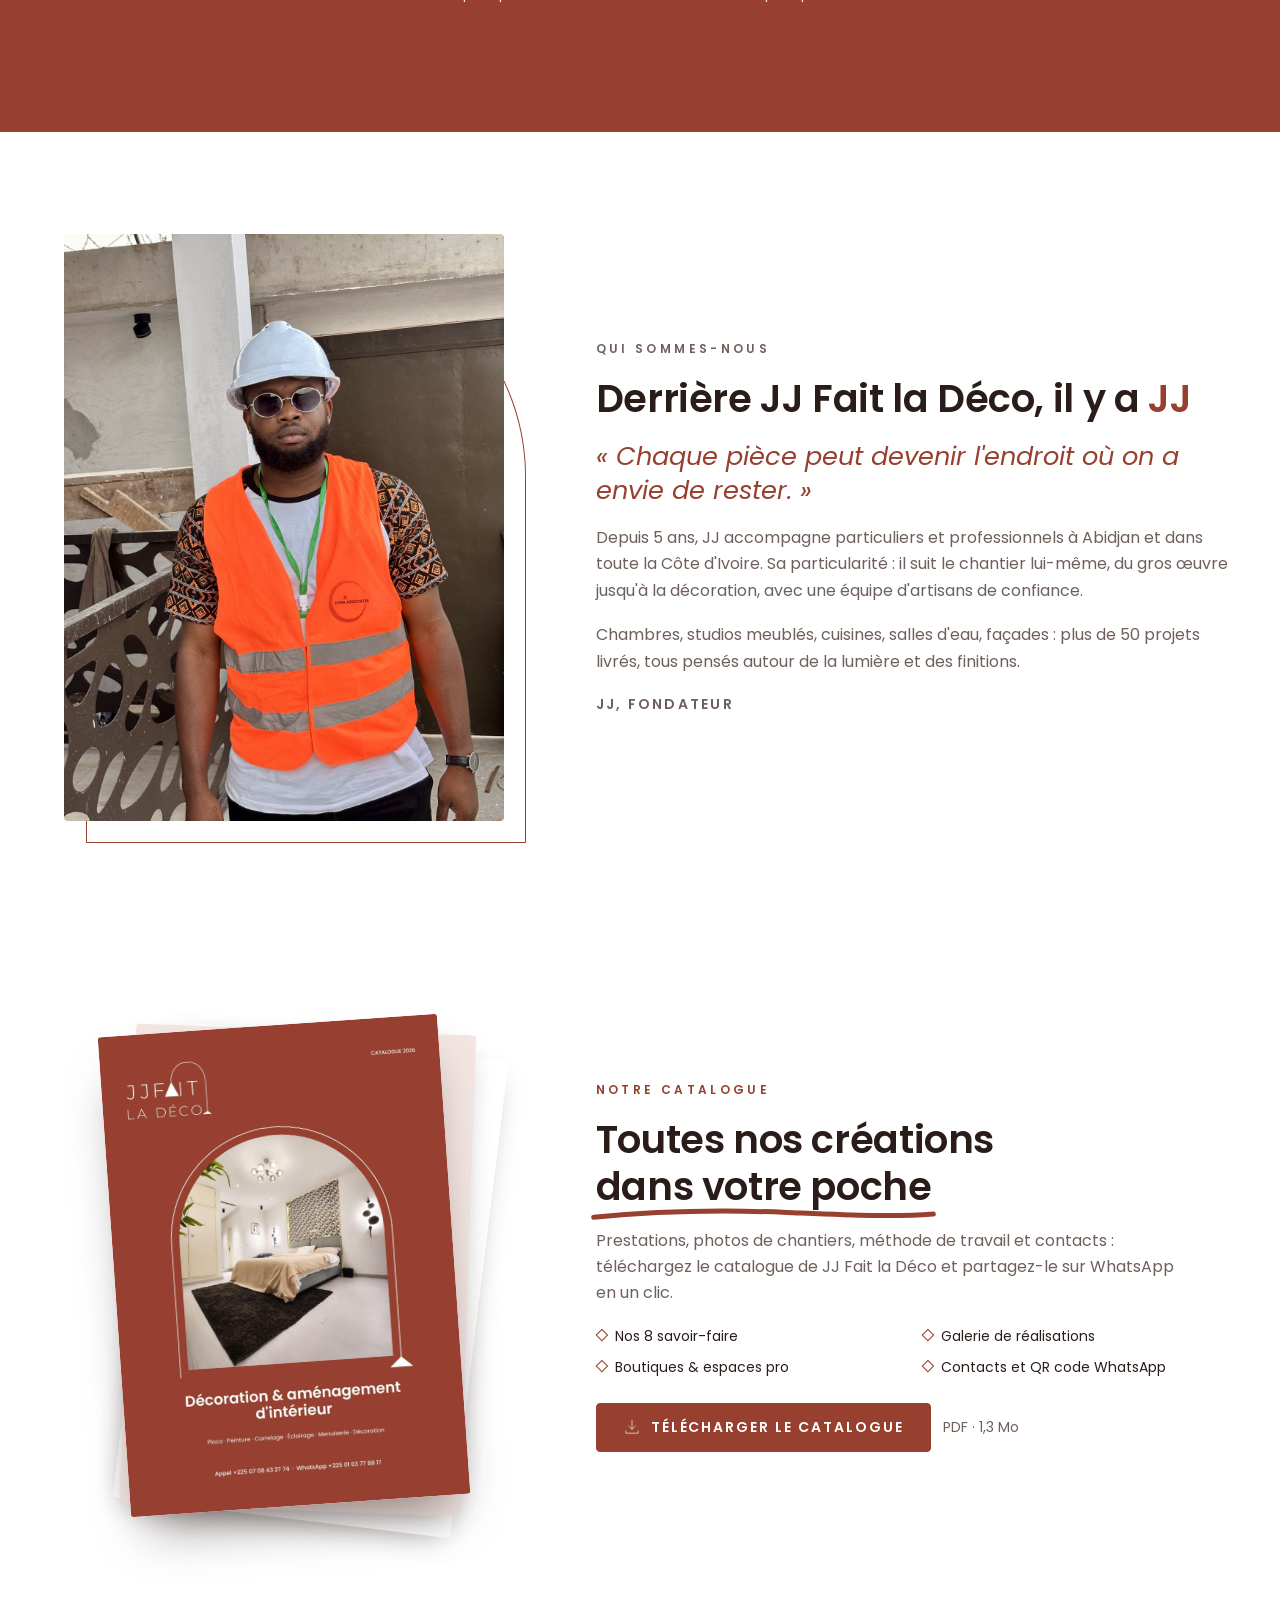
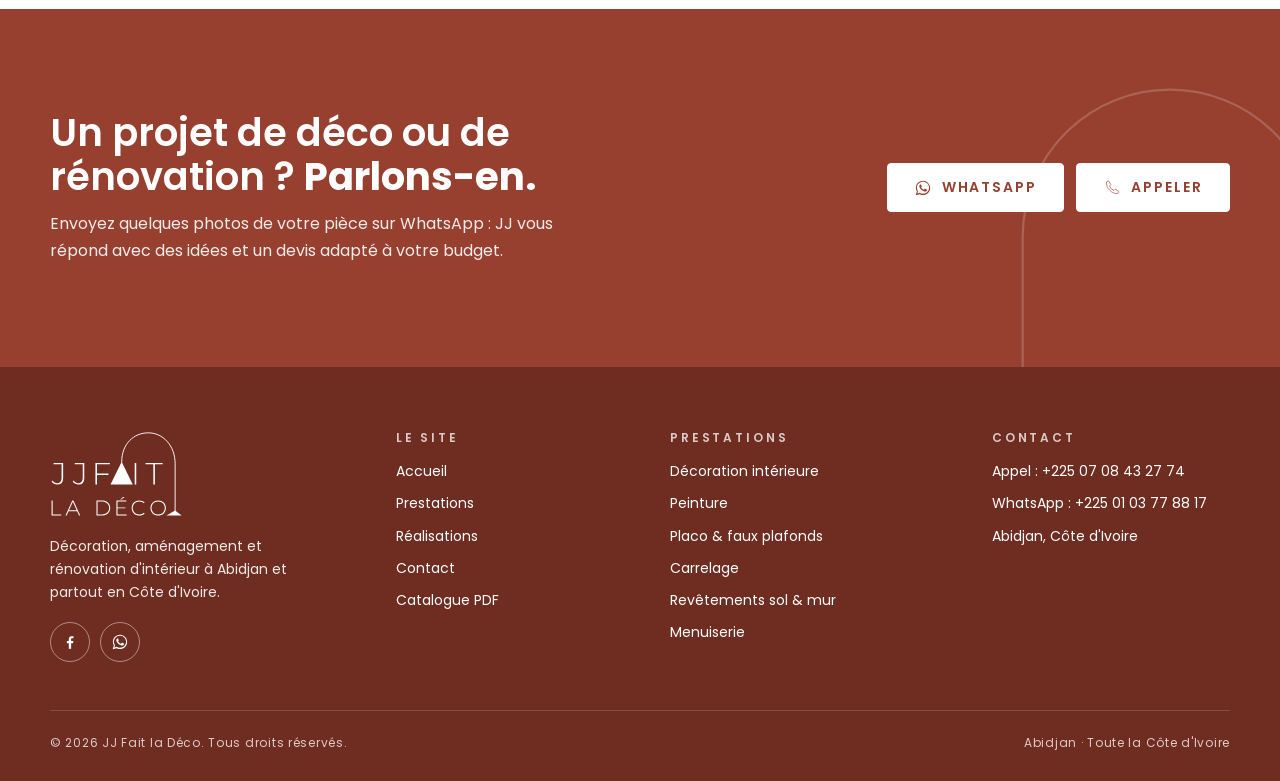
==== commit 760308e9: "Section Visitez nos chantiers (visite 360°), cachée tant qu'aucune visite n'est renseignée Co-Author" ====
--- a/index.html
+++ b/index.html
@@ -240,6 +240,22 @@
   </div>
 </section>
 
+<section class="visites" id="visites" hidden>
+  <div class="conteneur">
+    <div class="entete-section revele">
+      <p class="surtitre">Visite 360°</p>
+      <h2 class="titre-section">Visitez nos <span class="souligne">chantiers<svg viewBox="0 0 300 20" preserveAspectRatio="none" aria-hidden="true"><path d="M4 14C60 6 120 5 170 8s90 6 126 2"/></svg></span></h2>
+      <p class="chapeau">Promenez-vous dans nos réalisations comme si vous y étiez : glissez pour regarder autour de vous et suivez les flèches pour passer d'une pièce à l'autre.</p>
+    </div>
+    <div class="visite-onglets" id="visite-onglets" role="group" aria-label="Choisir un chantier"></div>
+    <div class="visite-cadre">
+      <div id="visite-vue" class="visite-vue"></div>
+      <div class="visite-aide" id="visite-aide"><span aria-hidden="true">⟷</span> Glissez pour explorer</div>
+      <div class="visite-pieces" id="visite-pieces" role="group" aria-label="Aller dans une pièce"></div>
+    </div>
+  </div>
+</section>
+
 <section class="catalogue" id="catalogue">
   <div class="conteneur">
     <div class="catalogue-bloc">
@@ -297,6 +313,7 @@
 </footer>
 <a class="wa-flottant" href="https://wa.me/2250103778817?text=Bonjour%20JJ%20Fait%20la%20D%C3%A9co%2C%20j%27aimerais%20un%20devis%20pour%20mon%20projet." target="_blank" rel="noopener" aria-label="Écrire sur WhatsApp"><svg viewBox="0 0 32 32" fill="currentColor" aria-hidden="true"><path d="M16 3C9 3 3.3 8.6 3.3 15.6c0 2.3.6 4.5 1.8 6.4L3 29l7.2-1.9c1.8 1 3.8 1.5 5.8 1.5 7 0 12.7-5.6 12.7-12.6S23 3 16 3zm0 23.2c-1.9 0-3.7-.5-5.3-1.4l-.4-.2-4.3 1.1 1.1-4.1-.3-.4a10.4 10.4 0 0 1-1.6-5.6C5.2 9.8 10 5.1 16 5.1s10.8 4.7 10.8 10.5S22 26.2 16 26.2zm5.9-7.8c-.3-.2-1.9-.9-2.2-1-.3-.1-.5-.2-.7.2-.2.3-.8 1-1 1.2-.2.2-.4.2-.7.1-.3-.2-1.4-.5-2.6-1.6-1-.9-1.6-1.9-1.8-2.2-.2-.3 0-.5.1-.7l.5-.6.3-.5c.1-.2 0-.4 0-.6l-1-2.4c-.3-.6-.5-.5-.7-.5h-.6c-.2 0-.6.1-.9.4-.3.3-1.2 1.1-1.2 2.8s1.2 3.2 1.4 3.4c.2.2 2.4 3.6 5.8 5 .8.4 1.4.6 1.9.7.8.3 1.5.2 2.1.1.6-.1 1.9-.8 2.2-1.5.3-.7.3-1.4.2-1.5-.1-.2-.3-.3-.6-.4z"/></svg></a>
 <script src="js/avis.js"></script>
+<script src="js/visites.js"></script>
 <script src="js/main.js"></script>
 </body>
 </html>
--- a/css/style.css
+++ b/css/style.css
@@ -537,6 +537,27 @@
 .catalogue-apercu:hover .p3 { transform: rotate(12deg) translate(56px, 6px); }
 .catalogue-poids { font-size: var(--t-s); color: var(--gris); align-self: center; }
 
+/* Visites 360° */
+.visites { background: var(--blanc); }
+.visite-onglets { display: flex; flex-wrap: wrap; gap: 8px; margin-bottom: 20px; }
+.visite-cadre { position: relative; height: clamp(380px, 62vh, 640px); border-radius: var(--rayon); overflow: hidden; background: var(--charbon); box-shadow: var(--ombre); }
+.visite-vue { position: absolute; inset: 0; }
+.visite-vue .pnlm-container { background: var(--charbon); font-family: var(--f-texte); }
+.visite-aide { position: absolute; z-index: 3; left: 50%; top: 50%; transform: translate(-50%, -50%); background: rgba(20, 16, 15, .72); color: var(--blanc); padding: 12px 20px; border-radius: 999px; font-size: var(--t-s); pointer-events: none; transition: opacity .6s; display: flex; gap: 10px; }
+.visite-aide.cache { opacity: 0; }
+.visite-pieces { position: absolute; z-index: 3; left: 0; right: 0; bottom: 0; display: flex; justify-content: center; flex-wrap: wrap; gap: 8px; padding: 16px; }
+.visite-pieces button { font: 500 var(--t-s) var(--f-texte); color: var(--blanc); background: rgba(20, 16, 15, .7); border: 1px solid rgba(255, 255, 255, .2); border-radius: 999px; padding: 8px 16px; cursor: pointer; transition: background .2s, border-color .2s; }
+.visite-pieces button:hover, .visite-pieces button[aria-pressed="true"] { background: var(--terracotta); border-color: var(--terracotta); }
+.visite-onglets .puce[aria-pressed="true"] { background: var(--terracotta); border-color: var(--terracotta); color: var(--blanc); }
+.visite-point, .visite-passage { position: relative; cursor: pointer; }
+.visite-point { width: 28px; height: 28px; border-radius: 50%; background: var(--terracotta); border: 2px solid var(--blanc); animation: onde360 2.2s infinite; }
+.visite-passage { width: 52px; height: 52px; border-radius: 50%; background: rgba(255, 255, 255, .9); box-shadow: 0 6px 20px rgba(0, 0, 0, .35); }
+.visite-passage::after { content: ""; position: absolute; left: 50%; top: 50%; width: 14px; height: 14px; border-top: 3px solid var(--terracotta); border-right: 3px solid var(--terracotta); transform: translate(-65%, -50%) rotate(45deg); }
+.visite-point span, .visite-passage span { visibility: hidden; position: absolute; bottom: calc(100% + 10px); left: 50%; transform: translateX(-50%); white-space: nowrap; background: var(--blanc); color: var(--encre); font: 500 var(--t-s) var(--f-texte); padding: 6px 12px; border-radius: 8px; }
+.visite-passage span { visibility: visible; }
+.visite-point:hover span { visibility: visible; }
+@keyframes onde360 { from { box-shadow: 0 0 0 0 rgba(151, 64, 47, .6); } to { box-shadow: 0 0 0 14px rgba(151, 64, 47, 0); } }
+
 /* Apparition au défilement */
 .js .revele { opacity: 0; transform: translateY(28px); transition: opacity .9s cubic-bezier(.2, .7, .2, 1), transform .9s cubic-bezier(.2, .7, .2, 1); }
 .js .revele.visible { opacity: 1; transform: none; }
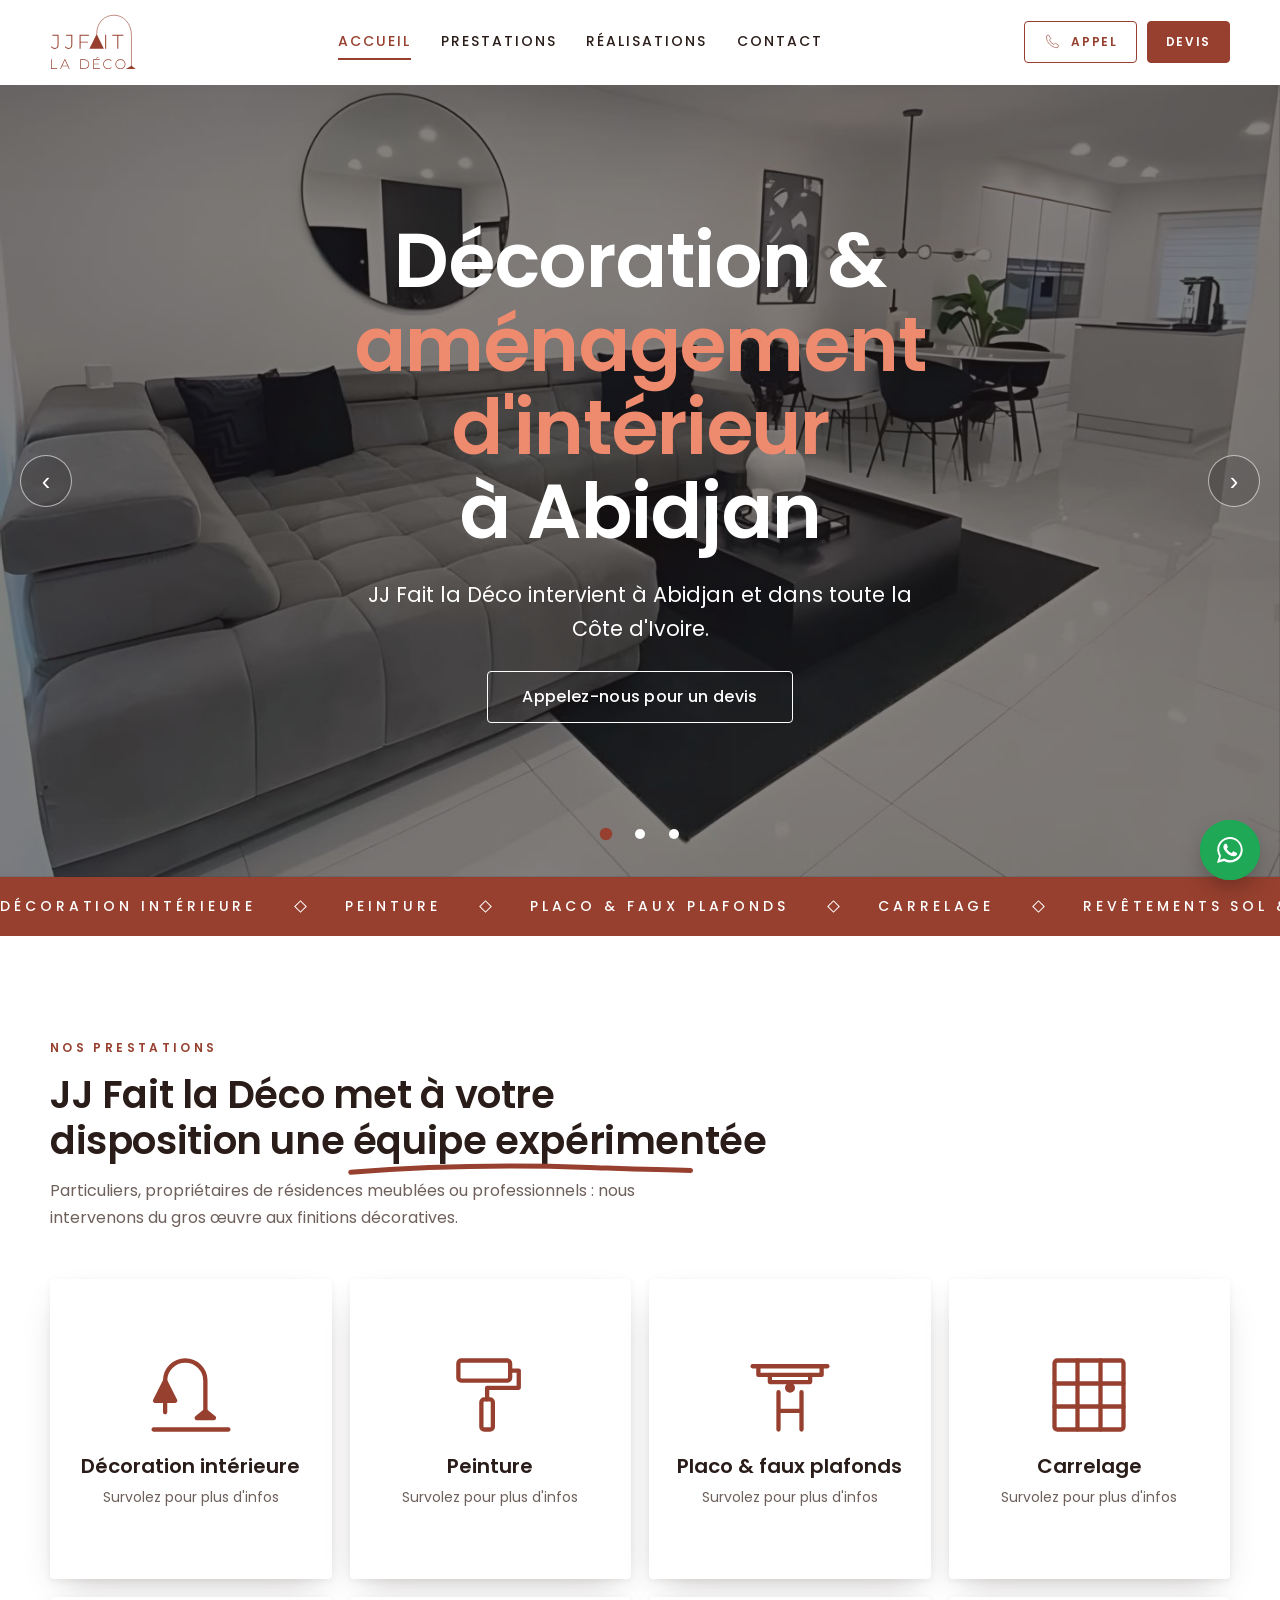
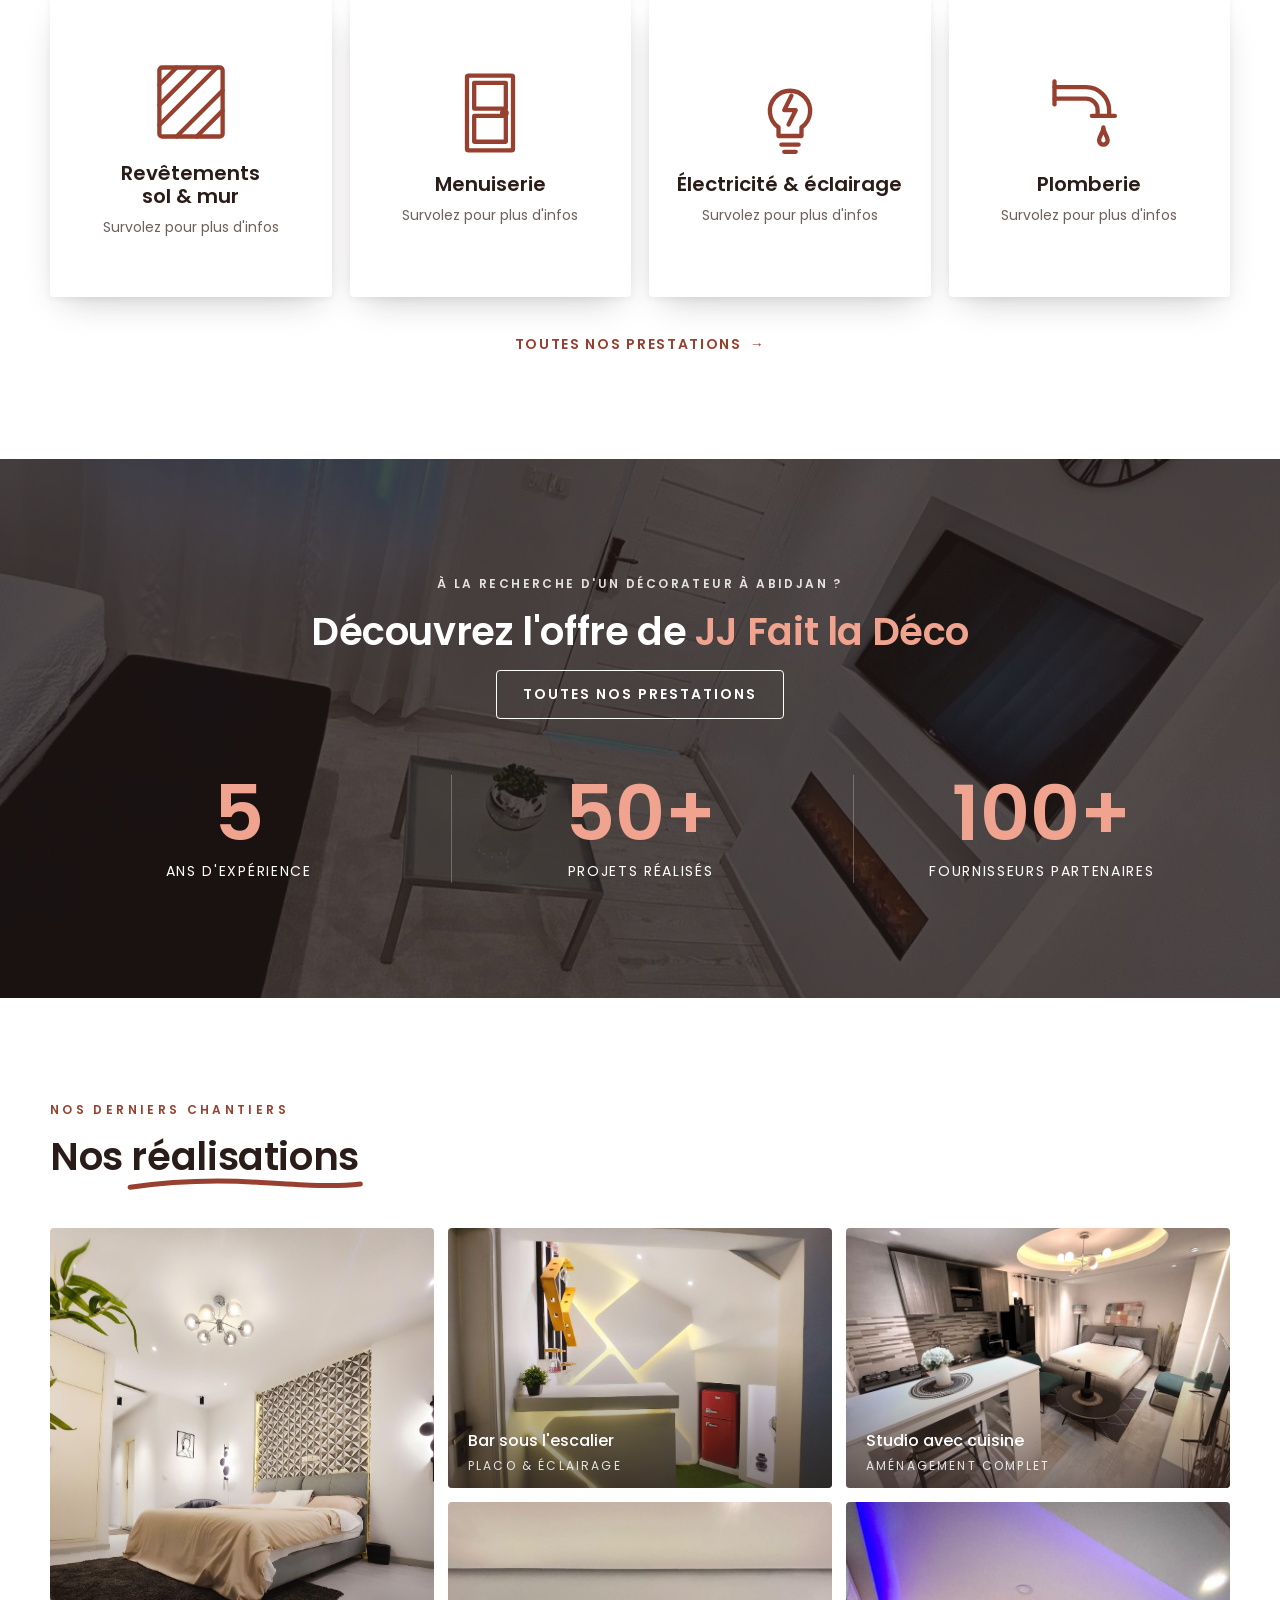
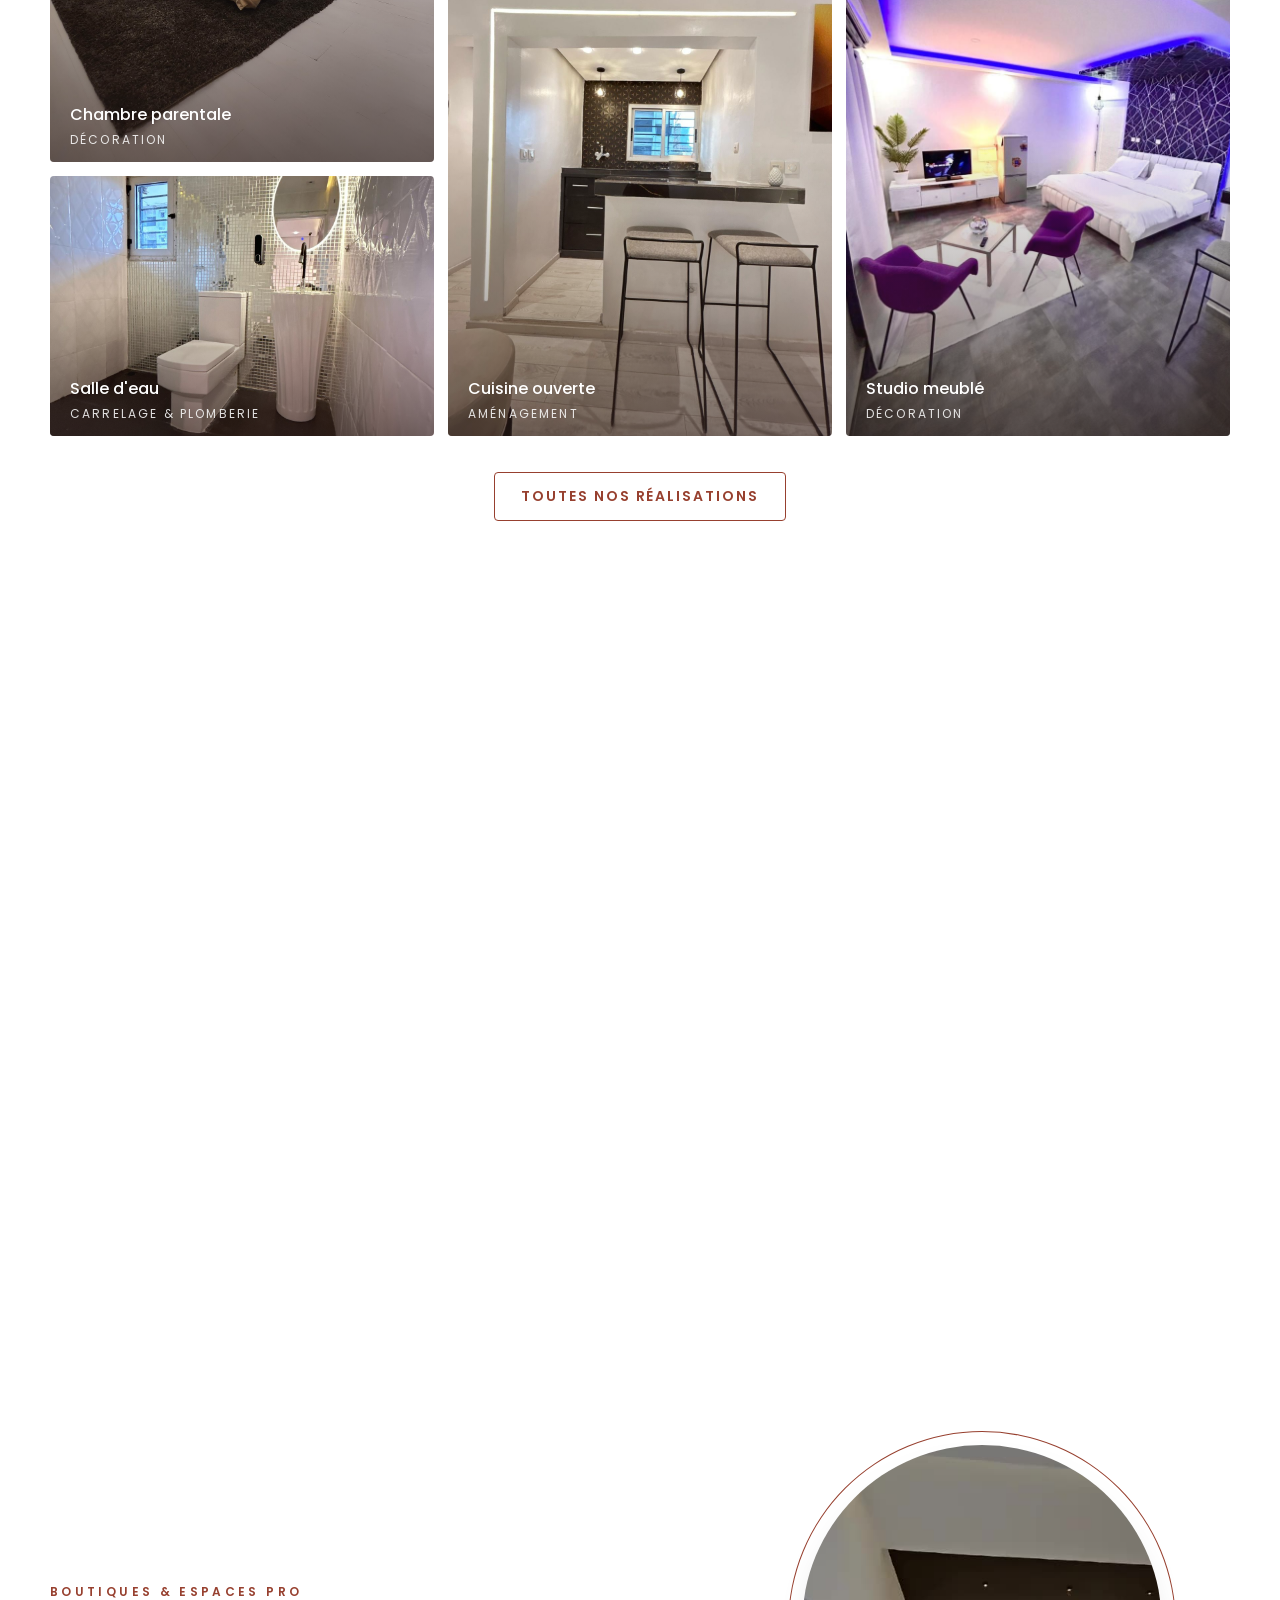
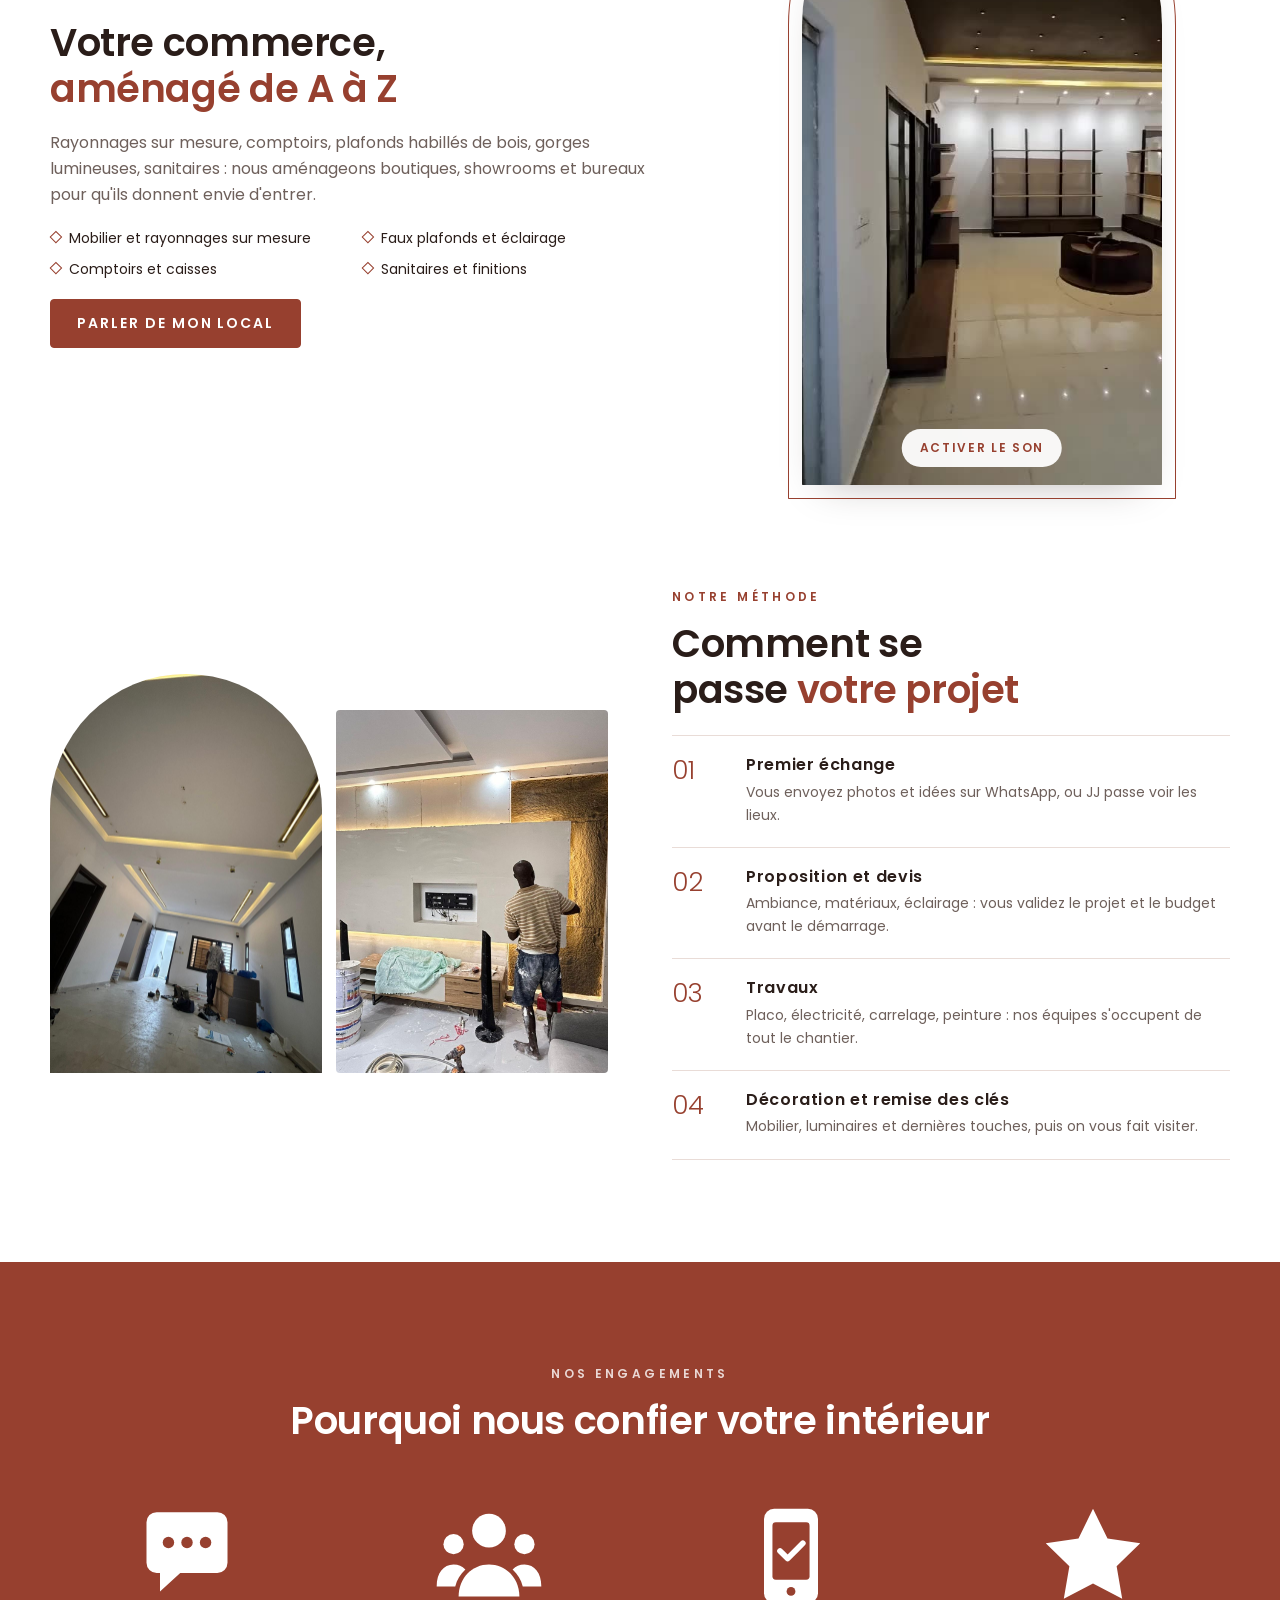
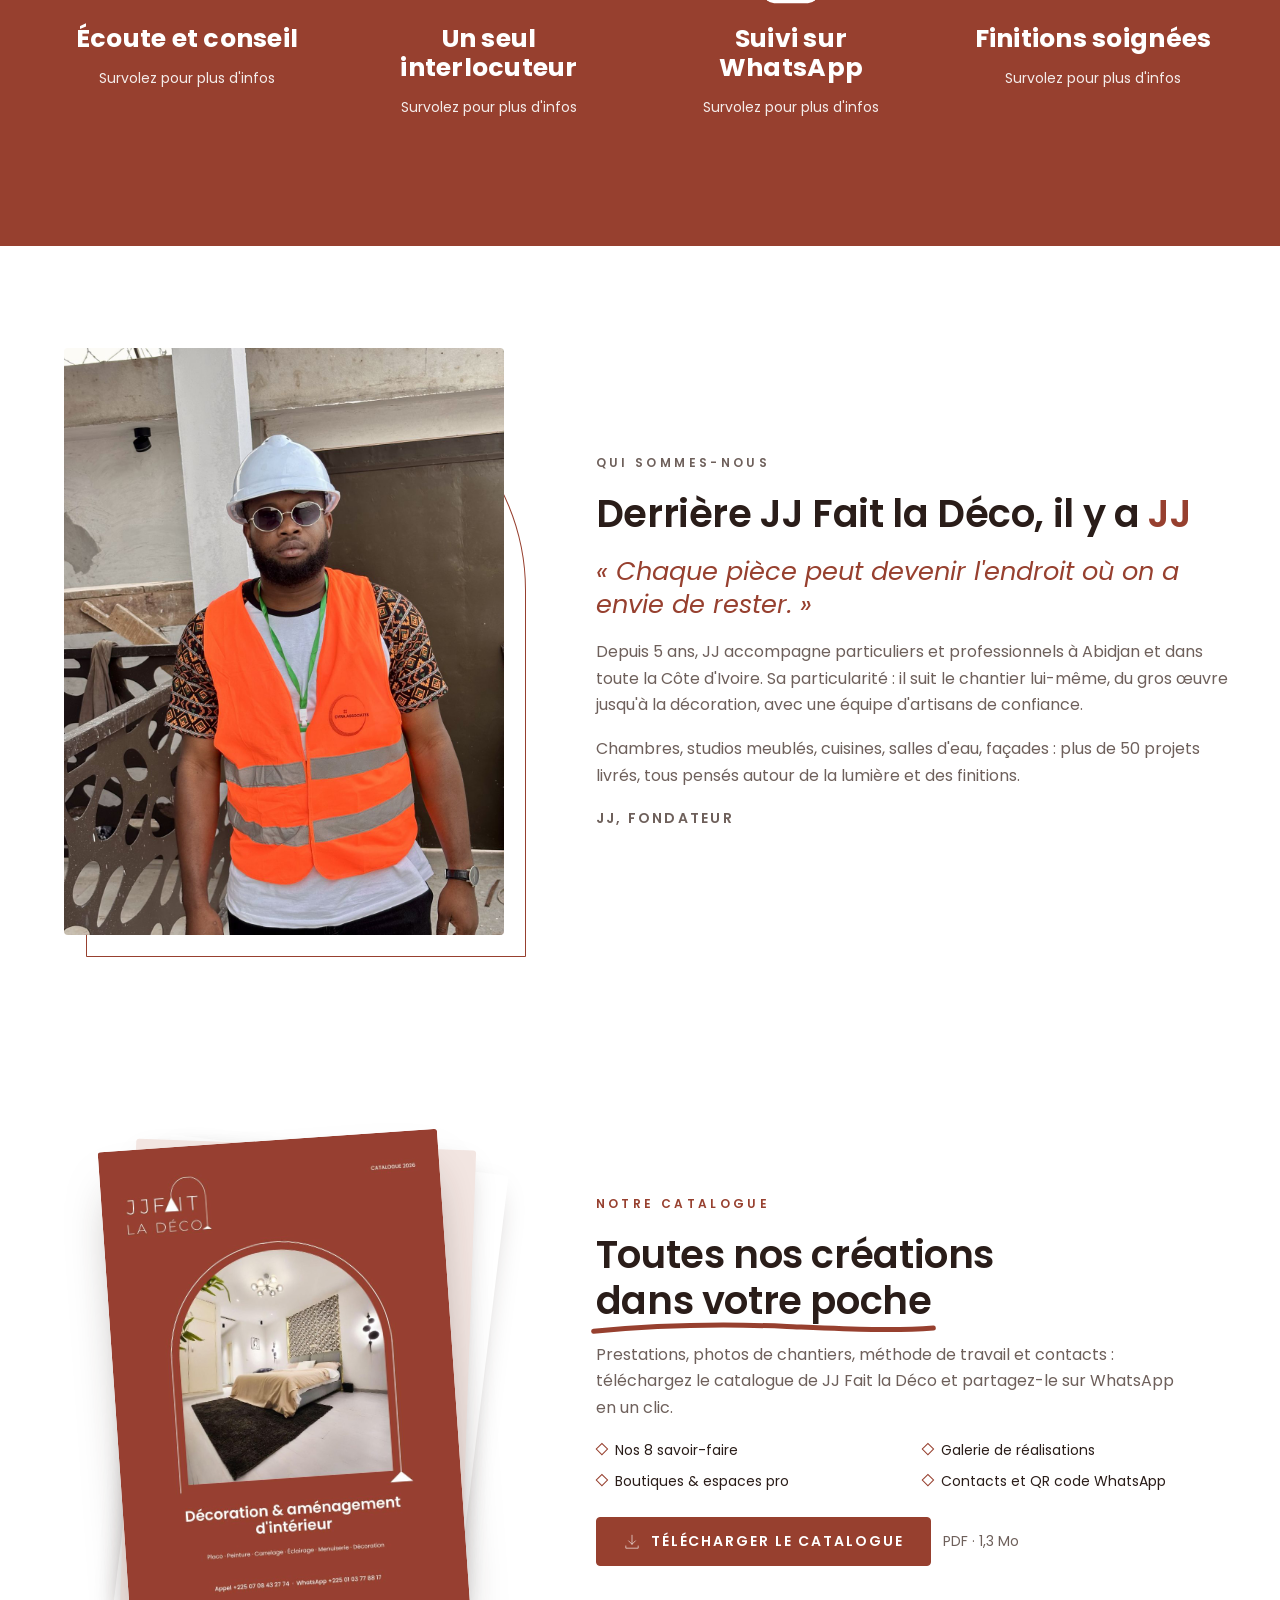
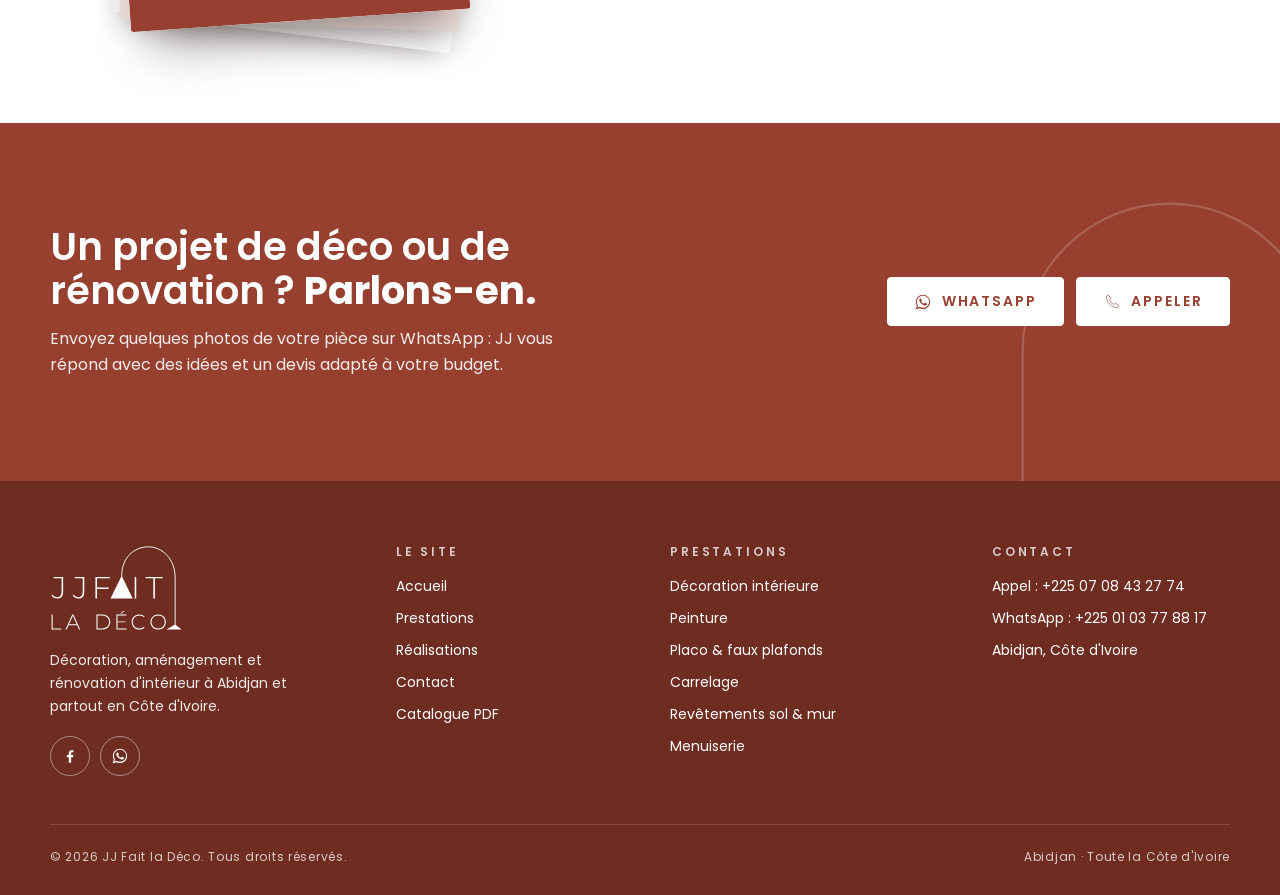
==== commit 8fd22dc3: "Avant/après du studio meublé avec onglets de projet, retrait de la visite 360° de démonstration Co-A" ====
--- a/index.html
+++ b/index.html
@@ -122,7 +122,7 @@
       <h2 class="titre-section">Nos <span class="souligne">réalisations<svg viewBox="0 0 300 20" preserveAspectRatio="none" aria-hidden="true"><path d="M4 14C60 6 120 5 170 8s90 6 126 2"/></svg></span></h2>
     </div>
     <div class="grille-real">
-      <button type="button" class="tuile revele" data-src="img/chambre-mur-3d.jpg" data-cat="chambres" aria-label="Agrandir : Chambre parentale"><img src="img/chambre-mur-3d.jpg" alt="Chambre avec mur 3D, lustre à globes et appliques" loading="lazy"><span class="legende"><b>Chambre parentale</b><span>Décoration</span></span></button><button type="button" class="tuile revele d1" data-src="img/bar-sous-escalier.jpg" data-cat="salons" aria-label="Agrandir : Bar sous l'escalier"><img src="img/bar-sous-escalier.jpg" alt="Bar en placo sous l'escalier avec LED et réfrigérateur rouge" loading="lazy"><span class="legende"><b>Bar sous l'escalier</b><span>Placo & éclairage</span></span></button><button type="button" class="tuile revele d2" data-src="img/cuisine-comptoir.jpg" data-cat="salons" aria-label="Agrandir : Cuisine ouverte"><img src="img/cuisine-comptoir.jpg" alt="Cuisine avec comptoir en marbre noir et tabourets" loading="lazy"><span class="legende"><b>Cuisine ouverte</b><span>Aménagement</span></span></button><button type="button" class="tuile revele" data-src="img/studio-violet.jpg" data-cat="chambres" aria-label="Agrandir : Studio meublé"><img src="img/studio-violet.jpg" alt="Studio aux fauteuils violets et éclairage LED violet" loading="lazy"><span class="legende"><b>Studio meublé</b><span>Décoration</span></span></button><button type="button" class="tuile revele d1" data-src="img/salle-eau-mosaique.jpg" data-cat="salles-eau" aria-label="Agrandir : Salle d'eau"><img src="img/salle-eau-mosaique.jpg" alt="Salle d'eau en mosaïque miroir avec miroir rond lumineux" loading="lazy"><span class="legende"><b>Salle d'eau</b><span>Carrelage & plomberie</span></span></button><button type="button" class="tuile revele d2" data-src="img/salon-cheminee.jpg" data-cat="salons" aria-label="Agrandir : Salon cosy"><img src="img/salon-cheminee.jpg" alt="Salon avec niche TV et cheminée électrique" loading="lazy"><span class="legende"><b>Salon cosy</b><span>Placo & décoration</span></span></button>
+      <button type="button" class="tuile revele" data-src="img/chambre-mur-3d.jpg" data-cat="chambres" aria-label="Agrandir : Chambre parentale"><img src="img/chambre-mur-3d.jpg" alt="Chambre avec mur 3D, lustre à globes et appliques" loading="lazy"><span class="legende"><b>Chambre parentale</b><span>Décoration</span></span></button><button type="button" class="tuile revele d1" data-src="img/bar-sous-escalier.jpg" data-cat="salons" aria-label="Agrandir : Bar sous l'escalier"><img src="img/bar-sous-escalier.jpg" alt="Bar en placo sous l'escalier avec LED et réfrigérateur rouge" loading="lazy"><span class="legende"><b>Bar sous l'escalier</b><span>Placo & éclairage</span></span></button><button type="button" class="tuile revele d2" data-src="img/studio-apres.jpg" data-cat="chambres salons" aria-label="Agrandir : Studio avec cuisine"><img src="img/studio-apres.jpg" alt="Studio meublé avec cuisine, faux plafond ovale lumineux et coin nuit" loading="lazy"><span class="legende"><b>Studio avec cuisine</b><span>Aménagement complet</span></span></button><button type="button" class="tuile revele" data-src="img/cuisine-comptoir.jpg" data-cat="salons" aria-label="Agrandir : Cuisine ouverte"><img src="img/cuisine-comptoir.jpg" alt="Cuisine avec comptoir en marbre noir et tabourets" loading="lazy"><span class="legende"><b>Cuisine ouverte</b><span>Aménagement</span></span></button><button type="button" class="tuile revele d1" data-src="img/studio-violet.jpg" data-cat="chambres" aria-label="Agrandir : Studio meublé"><img src="img/studio-violet.jpg" alt="Studio aux fauteuils violets et éclairage LED violet" loading="lazy"><span class="legende"><b>Studio meublé</b><span>Décoration</span></span></button><button type="button" class="tuile revele d2" data-src="img/salle-eau-mosaique.jpg" data-cat="salles-eau" aria-label="Agrandir : Salle d'eau"><img src="img/salle-eau-mosaique.jpg" alt="Salle d'eau en mosaïque miroir avec miroir rond lumineux" loading="lazy"><span class="legende"><b>Salle d'eau</b><span>Carrelage & plomberie</span></span></button>
     </div>
     <div class="bas-section"><a class="btn btn-contour" href="realisations.html">Toutes nos réalisations</a></div>
   </div>
@@ -133,16 +133,20 @@
     <div class="avant-apres-bloc">
       <div class="texte revele">
         <p class="surtitre">Avant / après</p>
-        <h2 class="titre-section">Du gros œuvre à la <em>maison finie</em></h2>
-        <p class="chapeau">Faites glisser le curseur. Cette villa est passée du chantier à une façade soignée : portail, habillage bois, enduits et éclairage extérieur.</p>
+        <h2 class="titre-section">Du chantier au <em>résultat final</em></h2>
+        <p class="chapeau">Faites glisser le curseur pour comparer, et passez d'un projet à l'autre avec les onglets.</p>
         <a class="lien-fleche" href="realisations.html">Voir d'autres chantiers</a>
       </div>
-      <div class="revele d1"><div class="comparateur" style="--pos:50%">
-        <img src="img/chantier-drone-perspective.jpg" alt="Avant : la villa en gros œuvre, sans toiture" loading="lazy">
-        <img class="apres" src="img/facade-finie.jpg" alt="Après : la façade terminée avec portail et habillage bois" loading="lazy">
-        <span class="etiquette g">Avant</span><span class="etiquette d">Après</span>
-        <input id="curseur-avant-apres" type="range" min="0" max="100" value="50" aria-label="Glisser pour comparer avant et après">
-        <span class="poignee"></span>
+      <div class="revele d1"><div class="avant-apres">
+        <div class="aa-onglets" role="group" aria-label="Choisir un projet"><button type="button" class="puce" aria-pressed="true" data-avant="img/studio-avant.jpg" data-apres="img/studio-apres.jpg" data-pos-avant="center 38%" data-pos-apres="center 50%" data-alt-avant="Avant : studio en chantier, faux plafond rond et niche en arche" data-alt-apres="Après : studio meublé avec cuisine, faux plafond lumineux et coin nuit" data-texte="Faux plafond ovale à gorge LED, cuisine équipée, coin nuit et mobilier : ce studio est passé du chantier à un logement prêt à louer.">Studio meublé</button><button type="button" class="puce" aria-pressed="false" data-avant="img/chantier-drone-perspective.jpg" data-apres="img/facade-finie.jpg" data-pos-avant="center" data-pos-apres="center" data-alt-avant="Avant : la villa en gros œuvre, sans toiture" data-alt-apres="Après : la façade terminée avec portail et habillage bois" data-texte="Cette villa est passée du gros œuvre à une façade soignée : portail, habillage bois, enduits et éclairage extérieur.">Façade de villa</button></div>
+        <div class="comparateur" style="--pos:50%">
+          <img class="avant" src="img/studio-avant.jpg" alt="Avant : studio en chantier, faux plafond rond et niche en arche" style="object-position:center 38%" loading="lazy">
+          <img class="apres" src="img/studio-apres.jpg" alt="Après : studio meublé avec cuisine, faux plafond lumineux et coin nuit" style="object-position:center 50%" loading="lazy">
+          <span class="etiquette g">Avant</span><span class="etiquette d">Après</span>
+          <input id="curseur-avant-apres-accueil" type="range" min="0" max="100" value="50" aria-label="Glisser pour comparer avant et après">
+          <span class="poignee"></span>
+        </div>
+        <p class="aa-texte">Faux plafond ovale à gorge LED, cuisine équipée, coin nuit et mobilier : ce studio est passé du chantier à un logement prêt à louer.</p>
       </div></div>
     </div>
   </div>
--- a/css/style.css
+++ b/css/style.css
@@ -285,6 +285,13 @@
 .comparateur input:focus-visible + .poignee::after { outline: 3px solid var(--blanc); outline-offset: 2px; }
 .etiquette { position: absolute; top: 16px; z-index: 1; background: rgba(255, 255, 255, .92); color: var(--encre); font-size: var(--t-xs); font-weight: 600; letter-spacing: .2em; text-transform: uppercase; padding: 6px 12px; border-radius: 2px; pointer-events: none; }
 .etiquette.g { left: 16px; } .etiquette.d { right: 16px; background: var(--terracotta); color: var(--blanc); }
+
+.avant-apres { display: grid; gap: 14px; min-width: 0; }
+.aa-onglets { display: flex; flex-wrap: wrap; gap: 8px; }
+.aa-onglets .puce[aria-pressed="true"] { background: var(--terracotta); border-color: var(--terracotta); color: var(--blanc); }
+.comparateur img { transition: opacity .25s ease-out; }
+.comparateur.change img { opacity: 0; }
+.aa-texte { font-size: var(--t-s); color: var(--gris); }
 
 /* Étapes */
 .etapes-bloc { display: grid; grid-template-columns: 1fr 1fr; gap: clamp(32px, 5vw, 72px); align-items: center; }
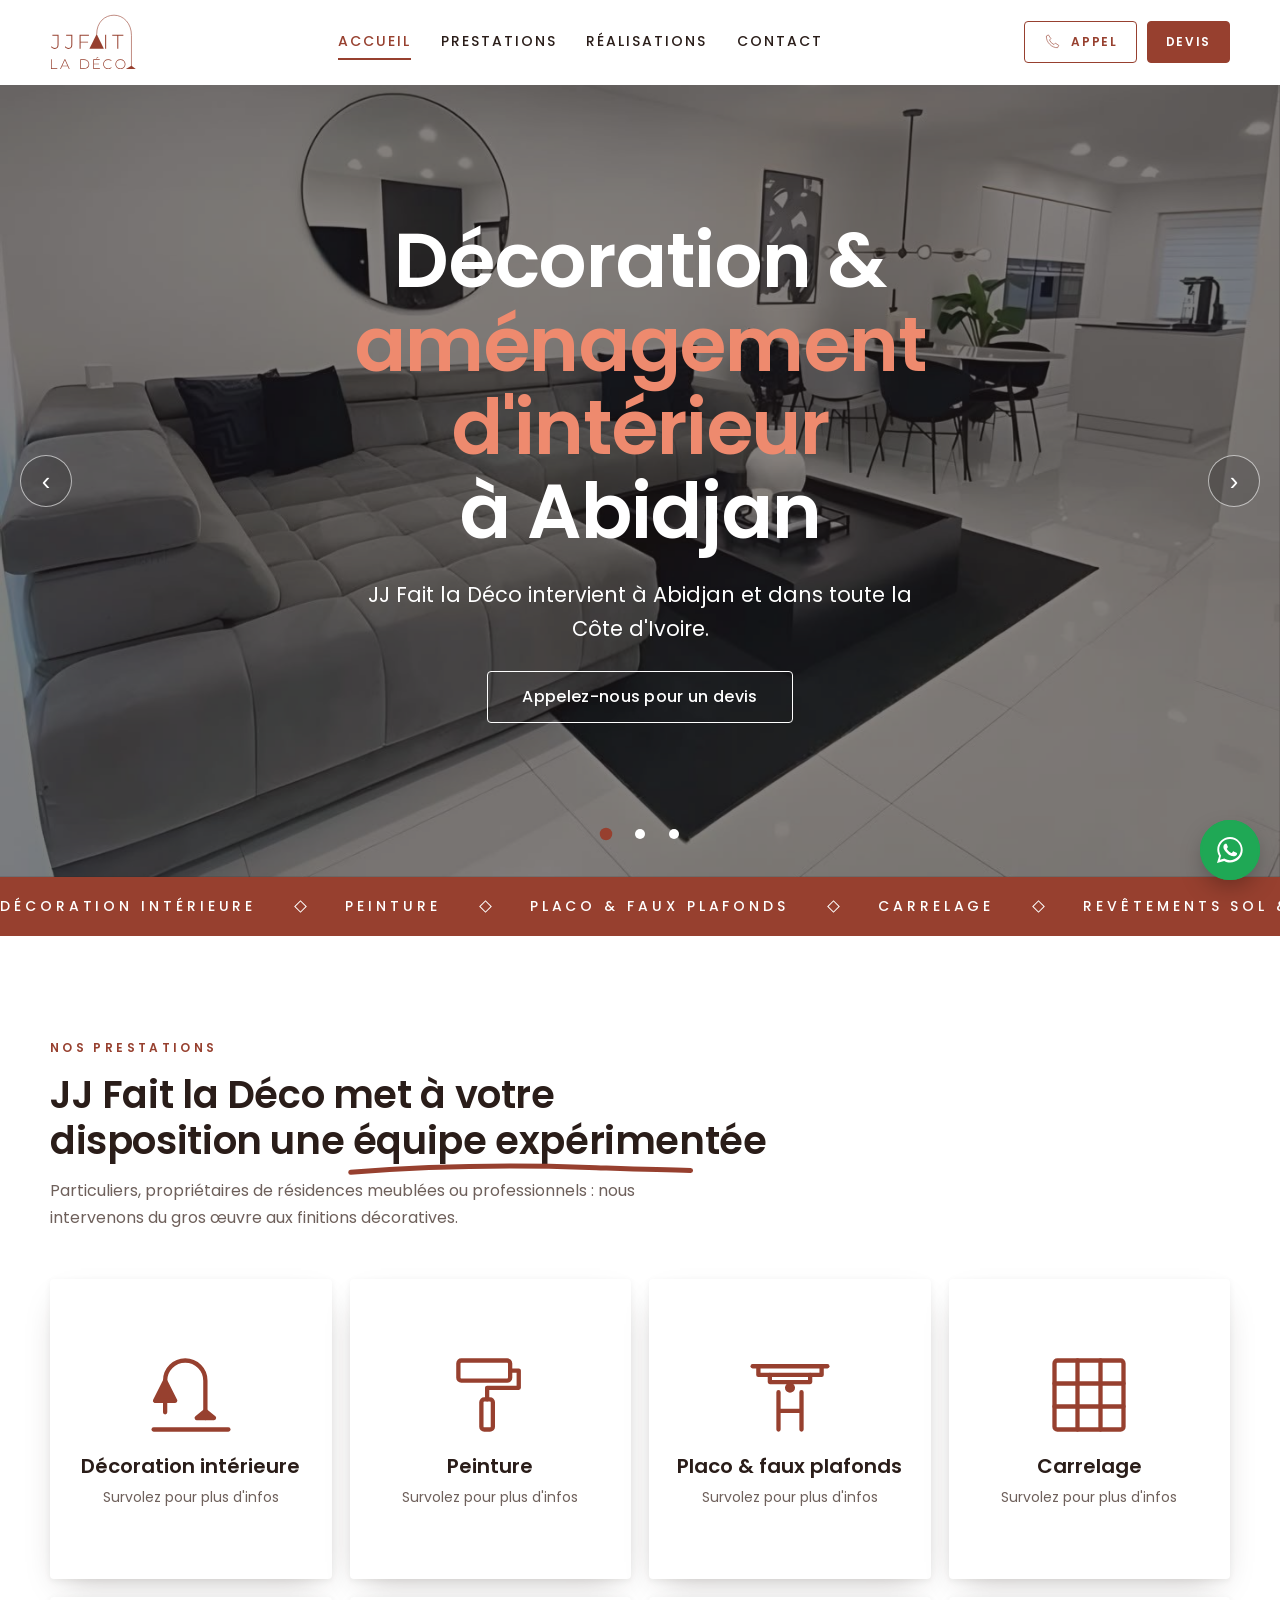
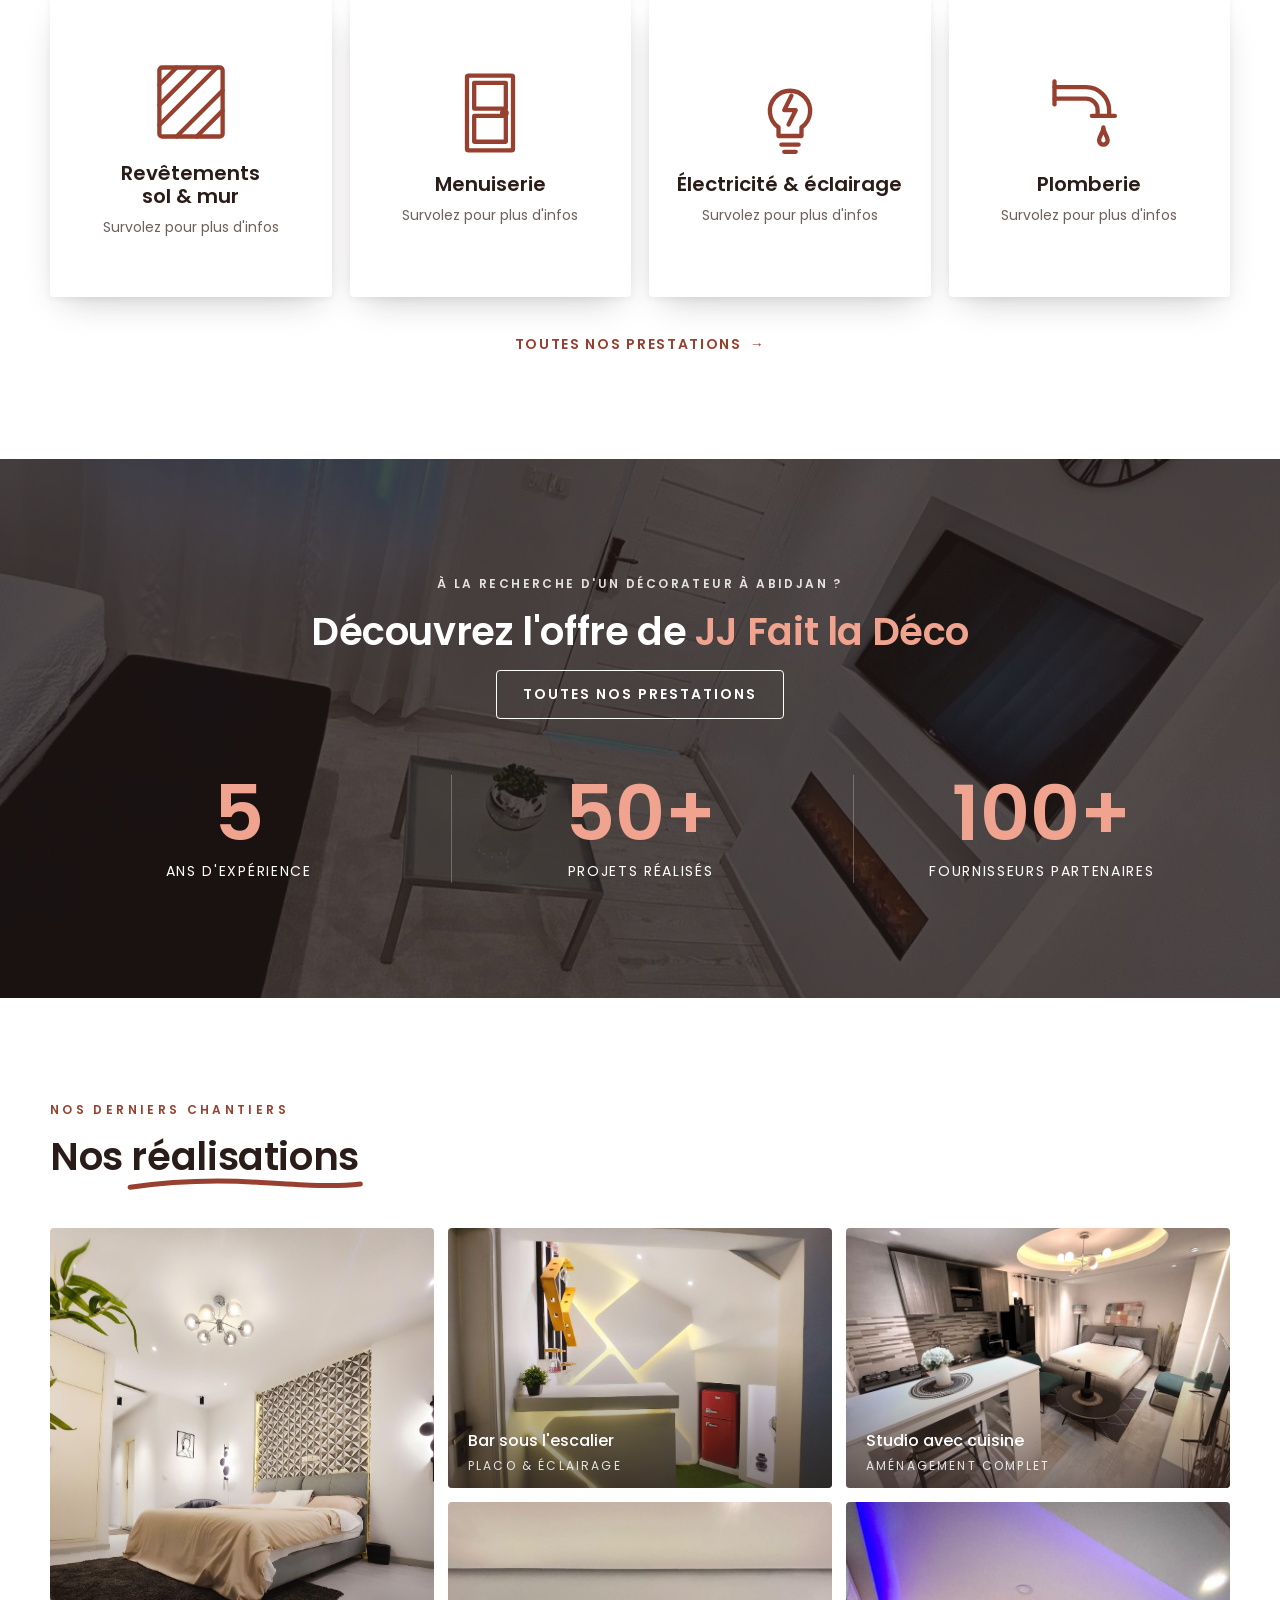
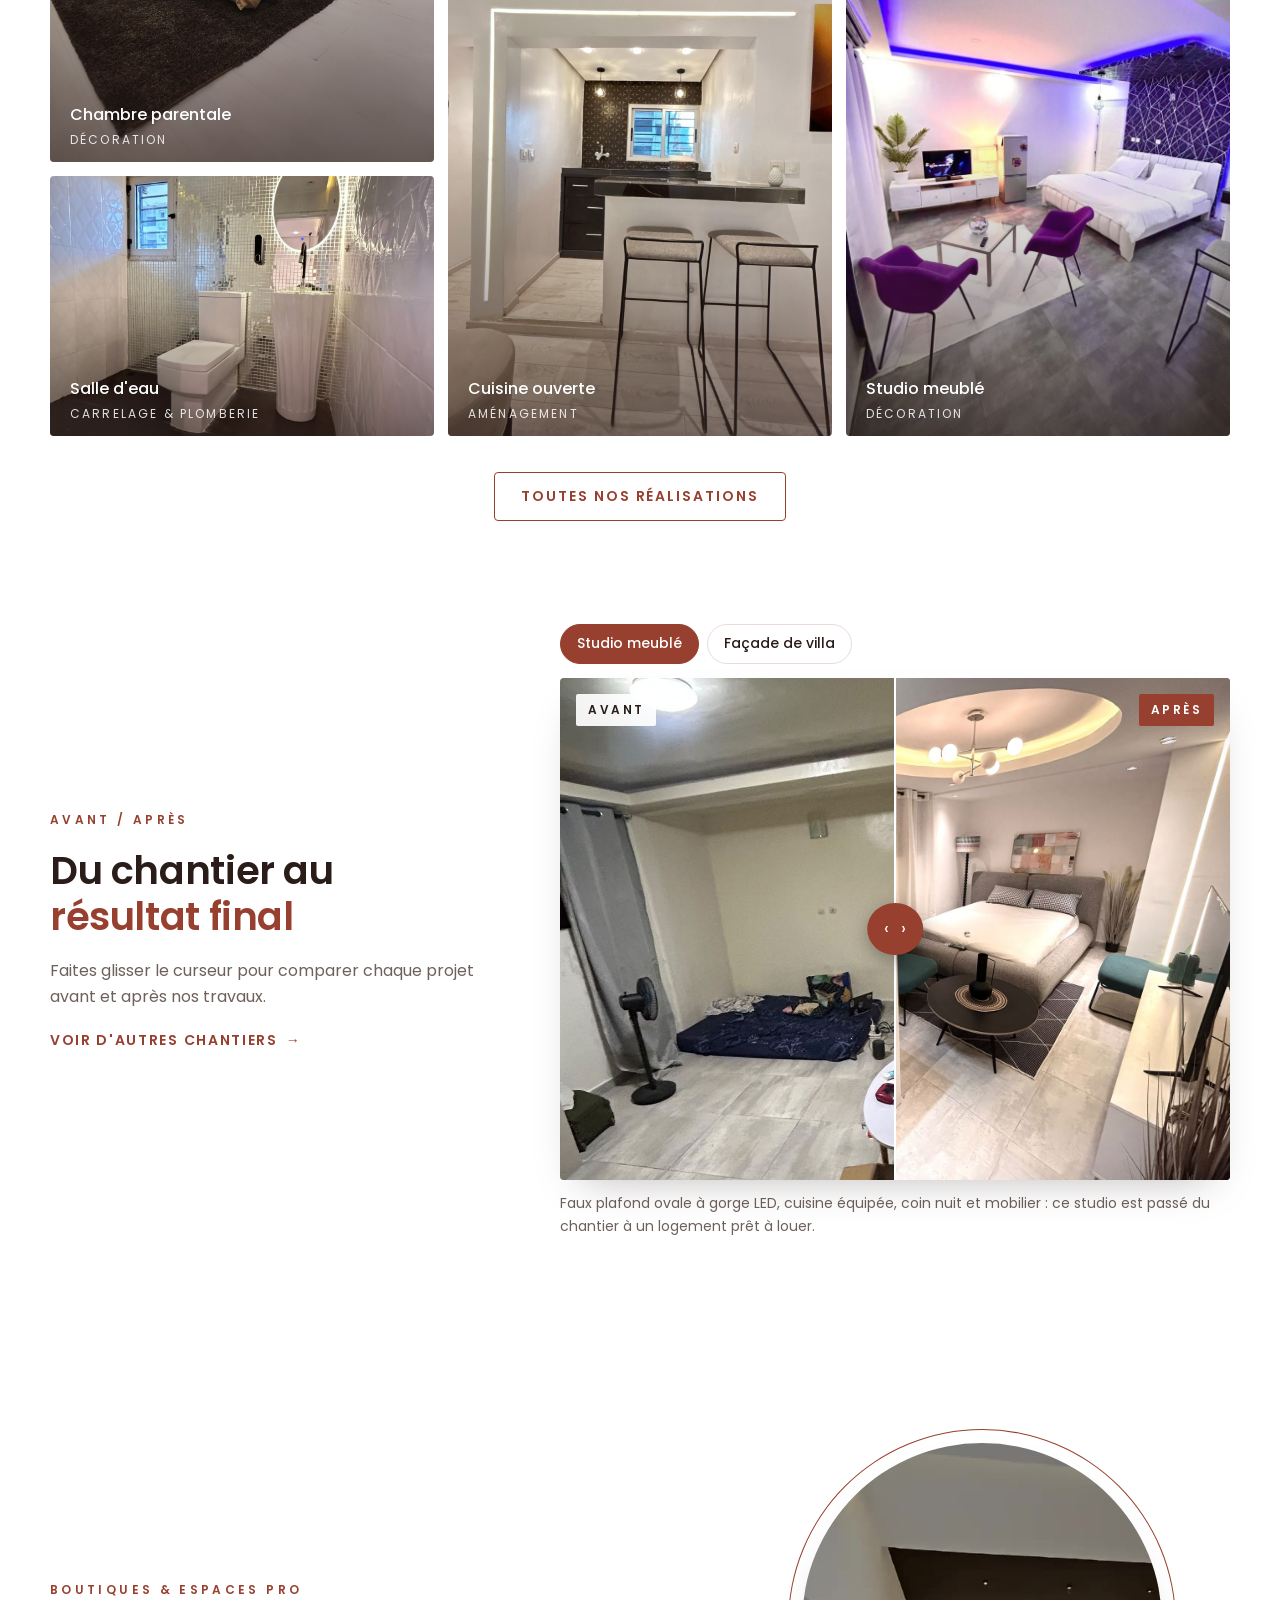
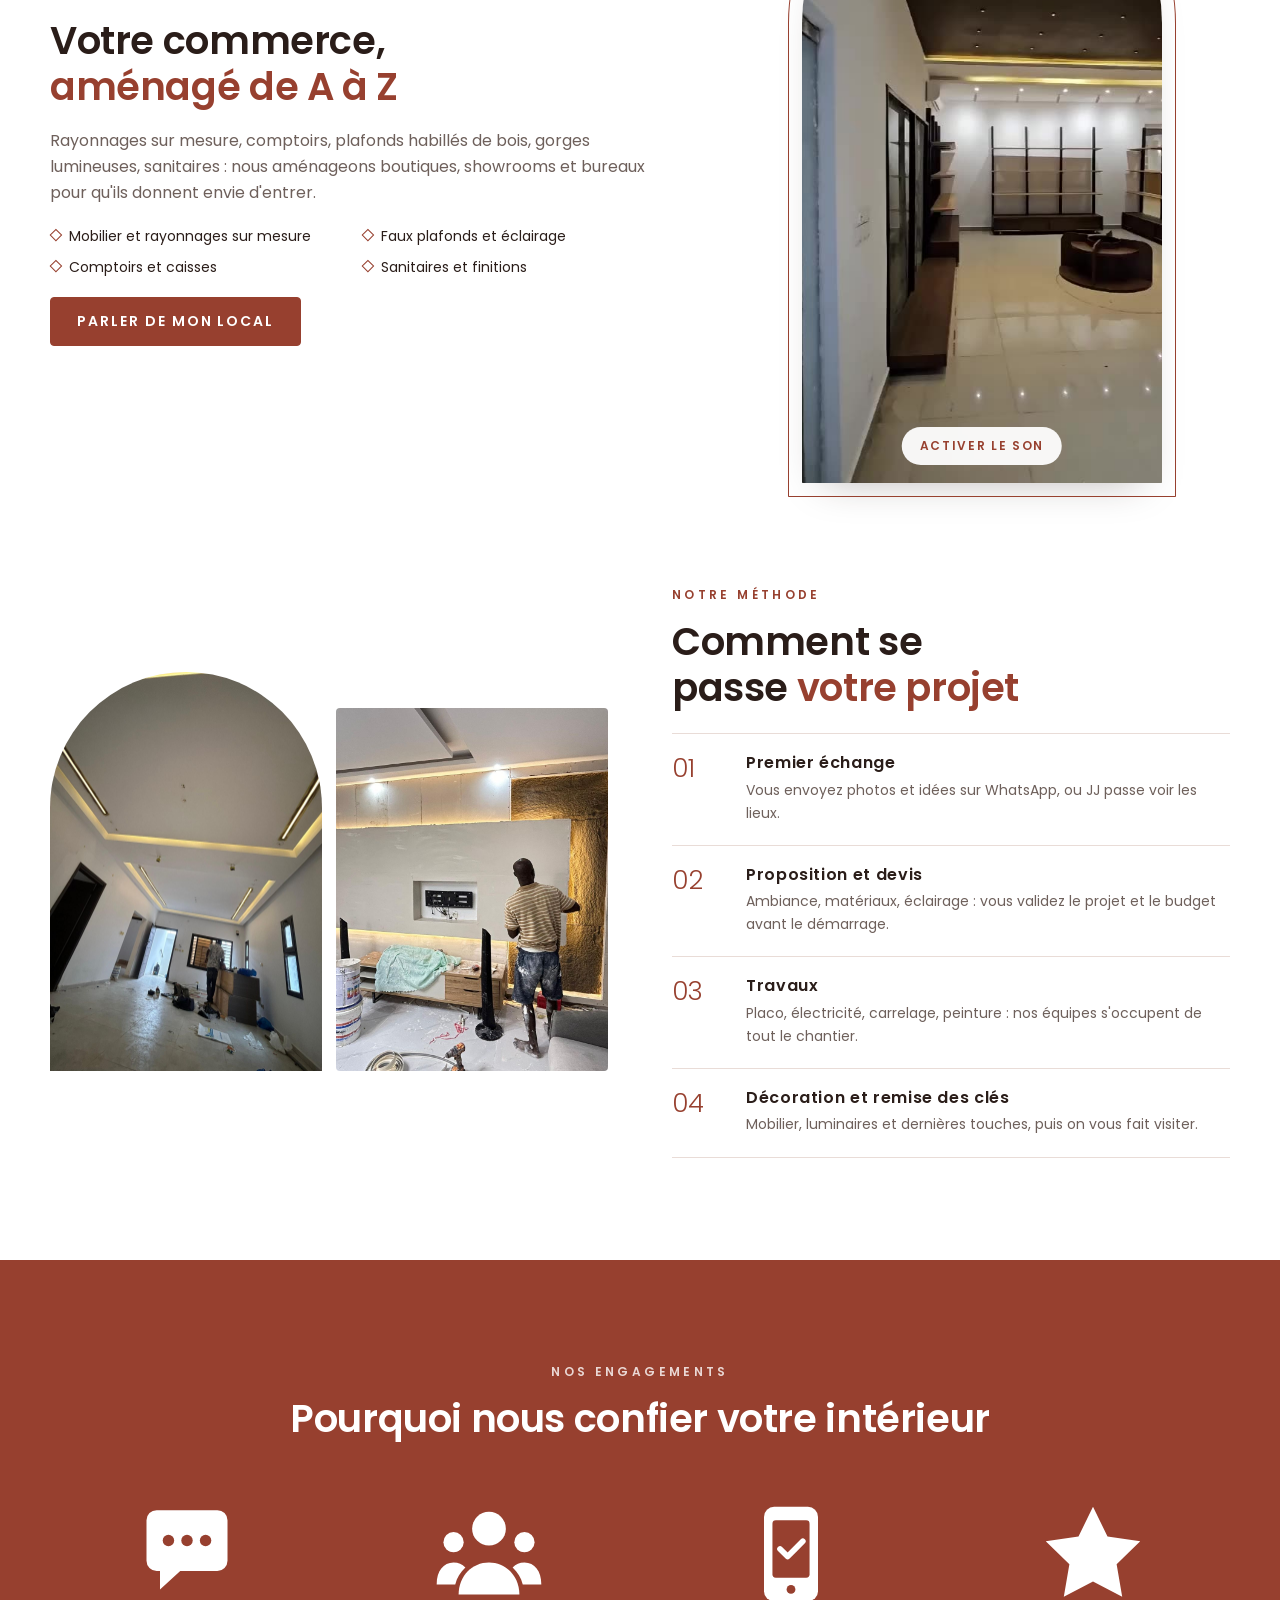
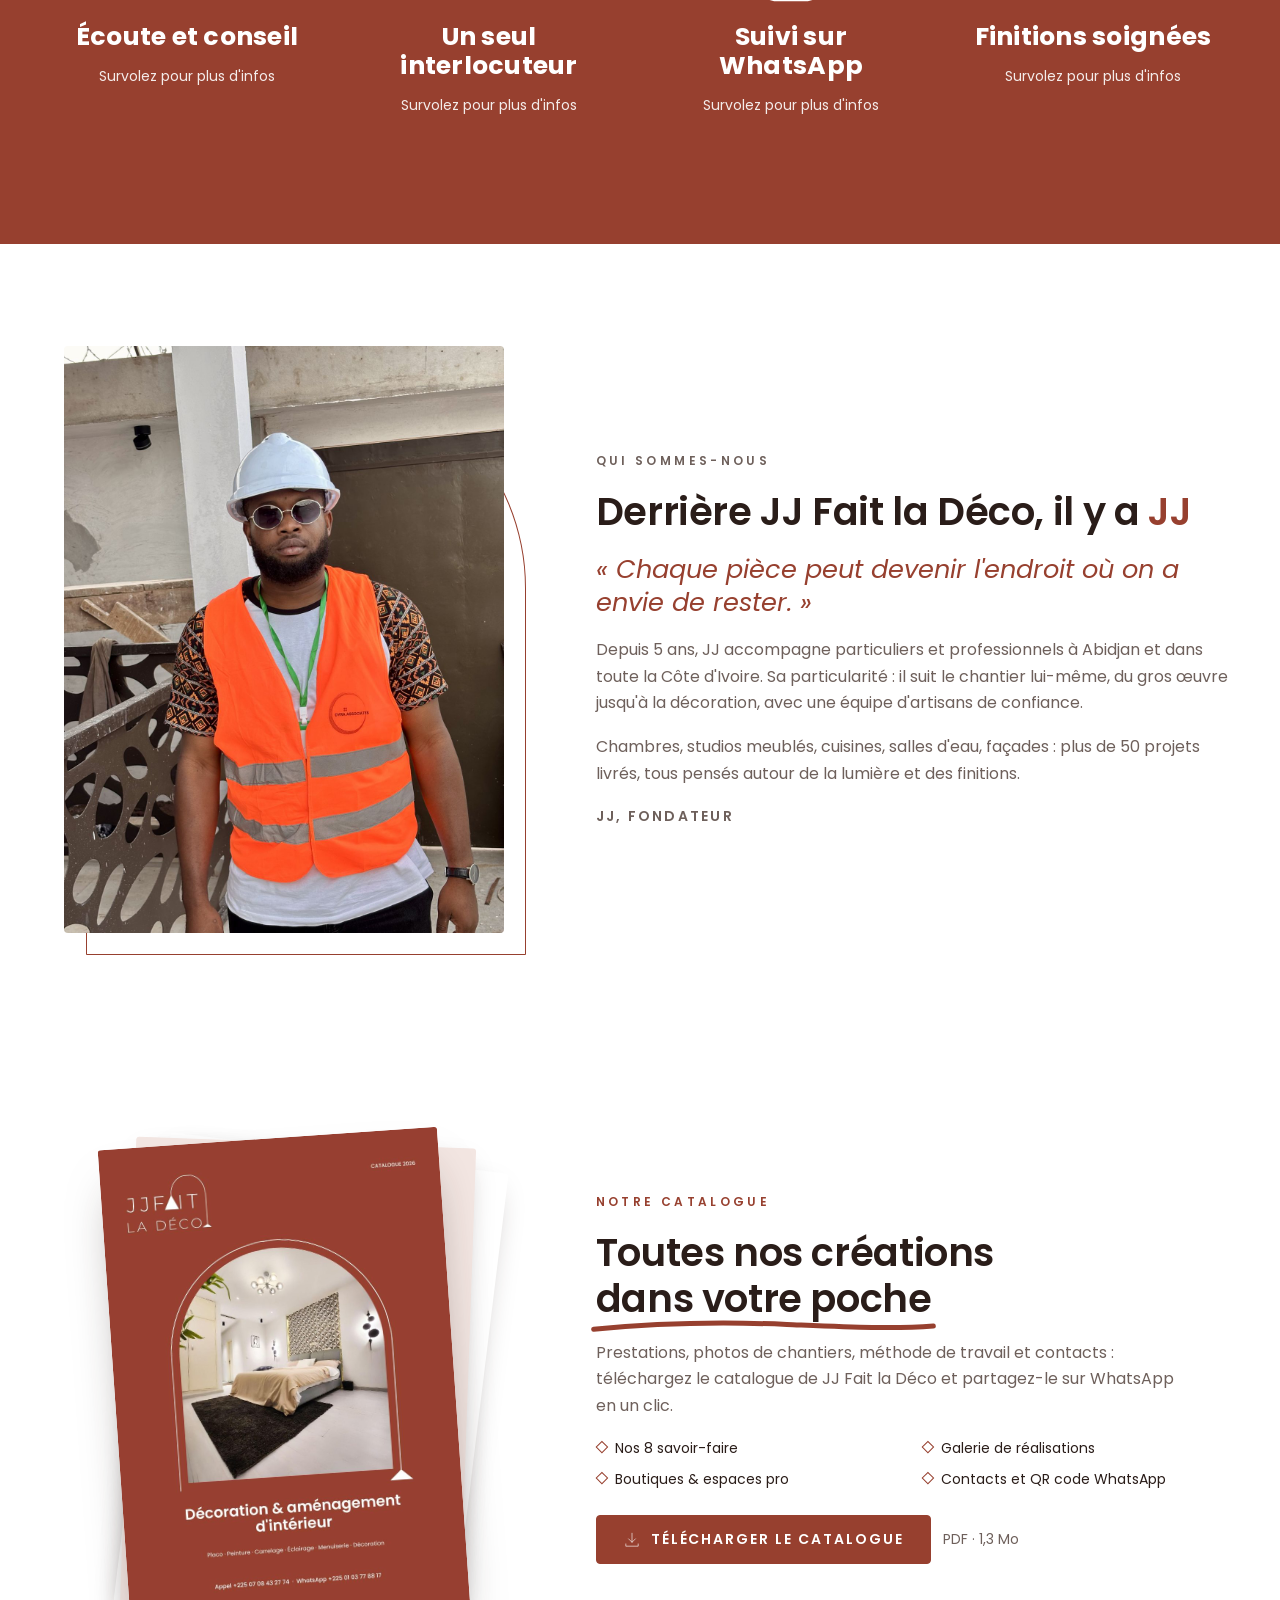
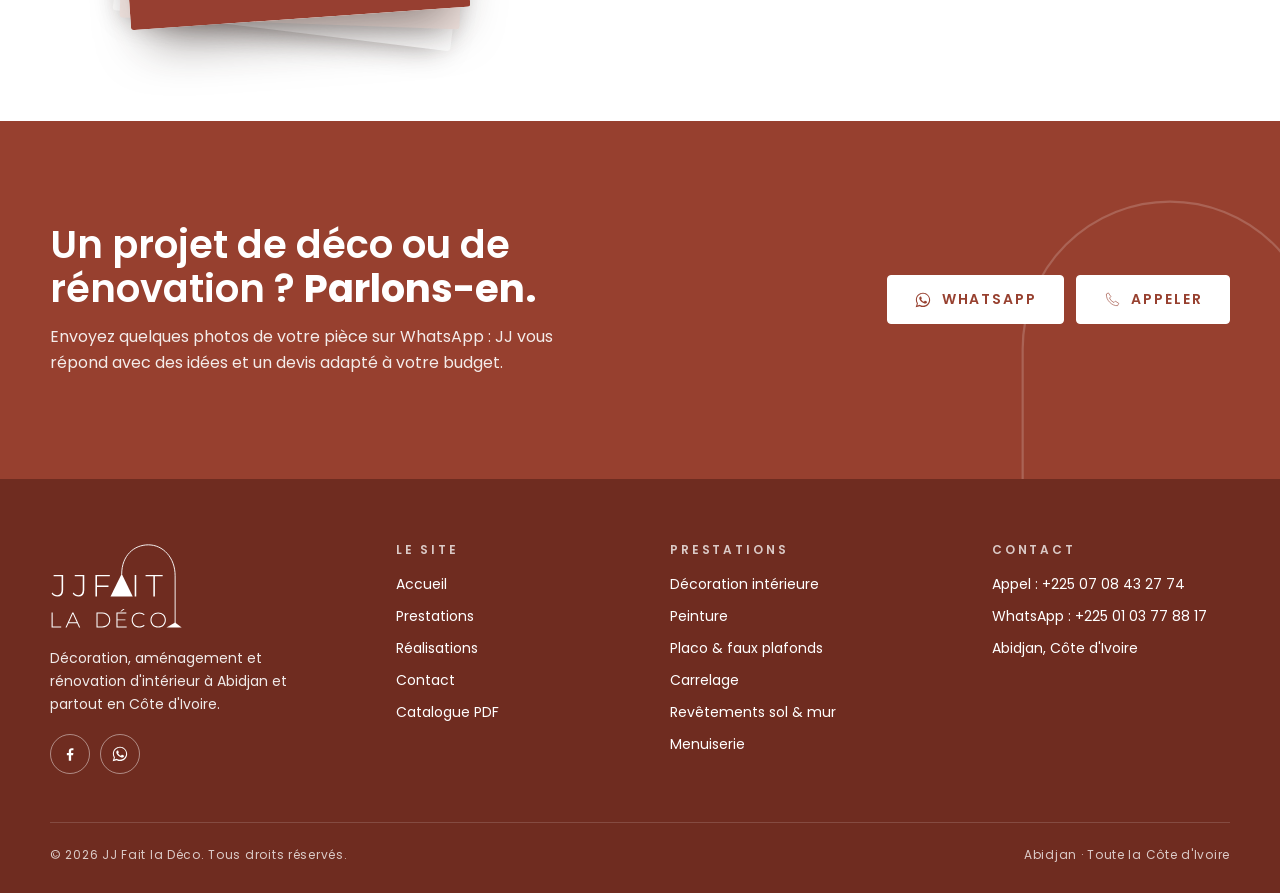
==== commit a095e293: "Nouvelle photo avant du studio, avant/après empilés sur mobile, bouton pour remonter en haut Co-Auth" ====
--- a/index.html
+++ b/index.html
@@ -134,19 +134,33 @@
       <div class="texte revele">
         <p class="surtitre">Avant / après</p>
         <h2 class="titre-section">Du chantier au <em>résultat final</em></h2>
-        <p class="chapeau">Faites glisser le curseur pour comparer, et passez d'un projet à l'autre avec les onglets.</p>
+        <p class="chapeau">Faites glisser le curseur pour comparer chaque projet avant et après nos travaux.</p>
         <a class="lien-fleche" href="realisations.html">Voir d'autres chantiers</a>
       </div>
       <div class="revele d1"><div class="avant-apres">
-        <div class="aa-onglets" role="group" aria-label="Choisir un projet"><button type="button" class="puce" aria-pressed="true" data-avant="img/studio-avant.jpg" data-apres="img/studio-apres.jpg" data-pos-avant="center 38%" data-pos-apres="center 50%" data-alt-avant="Avant : studio en chantier, faux plafond rond et niche en arche" data-alt-apres="Après : studio meublé avec cuisine, faux plafond lumineux et coin nuit" data-texte="Faux plafond ovale à gorge LED, cuisine équipée, coin nuit et mobilier : ce studio est passé du chantier à un logement prêt à louer.">Studio meublé</button><button type="button" class="puce" aria-pressed="false" data-avant="img/chantier-drone-perspective.jpg" data-apres="img/facade-finie.jpg" data-pos-avant="center" data-pos-apres="center" data-alt-avant="Avant : la villa en gros œuvre, sans toiture" data-alt-apres="Après : la façade terminée avec portail et habillage bois" data-texte="Cette villa est passée du gros œuvre à une façade soignée : portail, habillage bois, enduits et éclairage extérieur.">Façade de villa</button></div>
-        <div class="comparateur" style="--pos:50%">
-          <img class="avant" src="img/studio-avant.jpg" alt="Avant : studio en chantier, faux plafond rond et niche en arche" style="object-position:center 38%" loading="lazy">
-          <img class="apres" src="img/studio-apres.jpg" alt="Après : studio meublé avec cuisine, faux plafond lumineux et coin nuit" style="object-position:center 50%" loading="lazy">
-          <span class="etiquette g">Avant</span><span class="etiquette d">Après</span>
-          <input id="curseur-avant-apres-accueil" type="range" min="0" max="100" value="50" aria-label="Glisser pour comparer avant et après">
-          <span class="poignee"></span>
+        <div class="aa-onglets" role="group" aria-label="Choisir un projet"><button type="button" class="puce" aria-pressed="true" data-projet="0">Studio meublé</button><button type="button" class="puce" aria-pressed="false" data-projet="1">Façade de villa</button></div>
+        <div class="aa-projet actif" data-projet="0">
+          <p class="aa-nom">Studio meublé</p>
+          <div class="comparateur" style="--pos:50%">
+            <img class="avant" src="img/studio-avant.jpg" alt="Avant : studio vide aux murs nus, simple plafonnier et matelas au sol" style="object-position:center 52%" loading="lazy">
+            <img class="apres" src="img/studio-apres.jpg" alt="Après : studio meublé avec cuisine, faux plafond lumineux et coin nuit" style="object-position:center 50%" loading="lazy">
+            <span class="etiquette g">Avant</span><span class="etiquette d">Après</span>
+            <input id="curseur-accueil-0" type="range" min="0" max="100" value="50" aria-label="Glisser pour comparer avant et après : Studio meublé">
+            <span class="poignee"></span>
+          </div>
+          <p class="aa-texte">Faux plafond ovale à gorge LED, cuisine équipée, coin nuit et mobilier : ce studio est passé du chantier à un logement prêt à louer.</p>
         </div>
-        <p class="aa-texte">Faux plafond ovale à gorge LED, cuisine équipée, coin nuit et mobilier : ce studio est passé du chantier à un logement prêt à louer.</p>
+        <div class="aa-projet" data-projet="1">
+          <p class="aa-nom">Façade de villa</p>
+          <div class="comparateur" style="--pos:50%">
+            <img class="avant" src="img/chantier-drone-perspective.jpg" alt="Avant : la villa en gros œuvre, sans toiture" style="object-position:center" loading="lazy">
+            <img class="apres" src="img/facade-finie.jpg" alt="Après : la façade terminée avec portail et habillage bois" style="object-position:center" loading="lazy">
+            <span class="etiquette g">Avant</span><span class="etiquette d">Après</span>
+            <input id="curseur-accueil-1" type="range" min="0" max="100" value="50" aria-label="Glisser pour comparer avant et après : Façade de villa">
+            <span class="poignee"></span>
+          </div>
+          <p class="aa-texte">Cette villa est passée du gros œuvre à une façade soignée : portail, habillage bois, enduits et éclairage extérieur.</p>
+        </div>
       </div></div>
     </div>
   </div>
--- a/css/style.css
+++ b/css/style.css
@@ -289,9 +289,30 @@
 .avant-apres { display: grid; gap: 14px; min-width: 0; }
 .aa-onglets { display: flex; flex-wrap: wrap; gap: 8px; }
 .aa-onglets .puce[aria-pressed="true"] { background: var(--terracotta); border-color: var(--terracotta); color: var(--blanc); }
-.comparateur img { transition: opacity .25s ease-out; }
-.comparateur.change img { opacity: 0; }
+.aa-projet { display: none; gap: 12px; min-width: 0; }
+.aa-projet.actif { display: grid; animation: apparait .4s ease-out; }
+.aa-nom { display: none; font-weight: 600; font-size: var(--t-m); }
 .aa-texte { font-size: var(--t-s); color: var(--gris); }
+@media (max-width: 860px) {
+  .aa-onglets { display: none; }
+  .avant-apres { gap: 36px; }
+  .aa-projet { display: grid; }
+  .aa-nom { display: block; }
+}
+
+/* Bouton pour remonter en haut de page */
+.haut-page {
+  position: fixed; z-index: 59;
+  right: calc(26px + env(safe-area-inset-right, 0px)); bottom: calc(96px + env(safe-area-inset-bottom, 0px));
+  width: 48px; height: 48px; border-radius: 50%; border: 0;
+  background: var(--terracotta); color: var(--blanc); cursor: pointer;
+  display: grid; place-items: center; box-shadow: 0 10px 24px -8px rgba(42, 29, 25, .45);
+  opacity: 0; visibility: hidden; transform: translateY(12px);
+  transition: opacity .3s, transform .3s, visibility .3s, background .2s;
+}
+.haut-page.visible { opacity: 1; visibility: visible; transform: none; }
+.haut-page:hover { background: var(--terracotta-fonce); }
+.haut-page svg { width: 22px; height: 22px; }
 
 /* Étapes */
 .etapes-bloc { display: grid; grid-template-columns: 1fr 1fr; gap: clamp(32px, 5vw, 72px); align-items: center; }
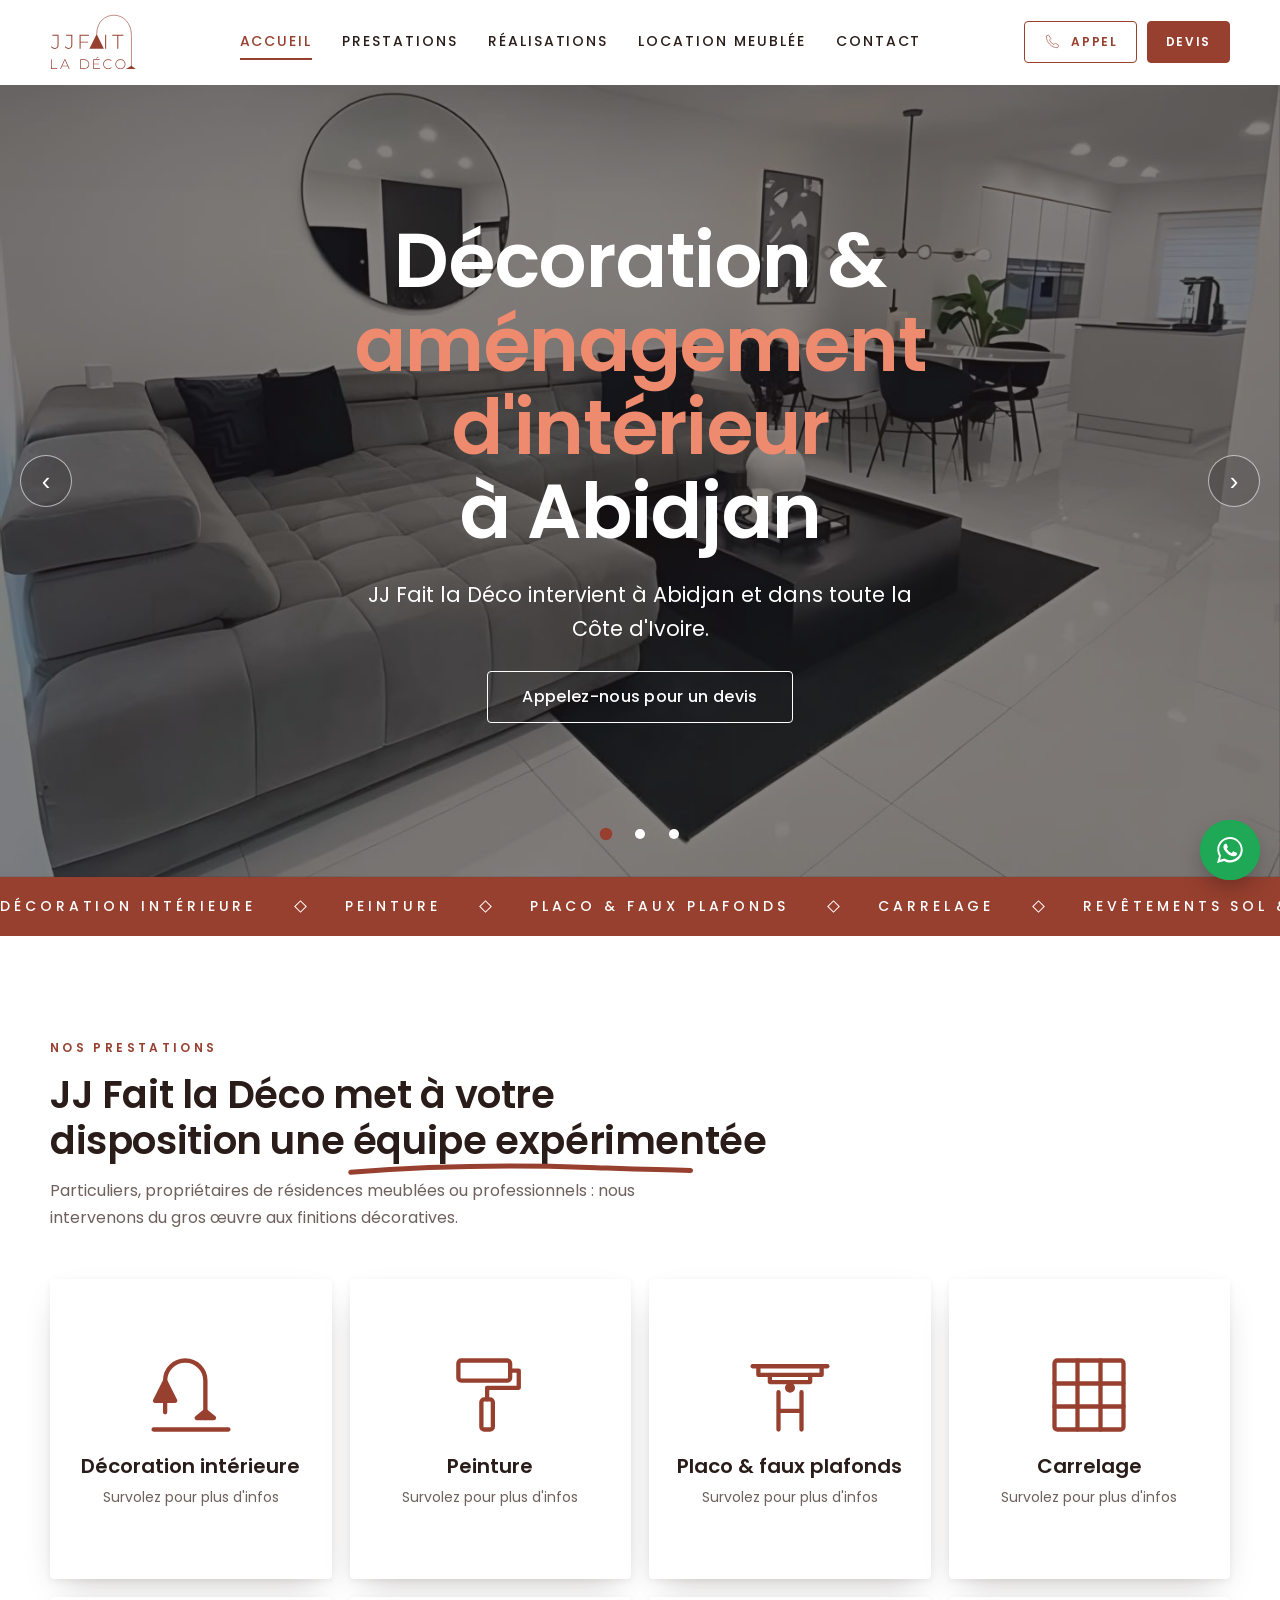
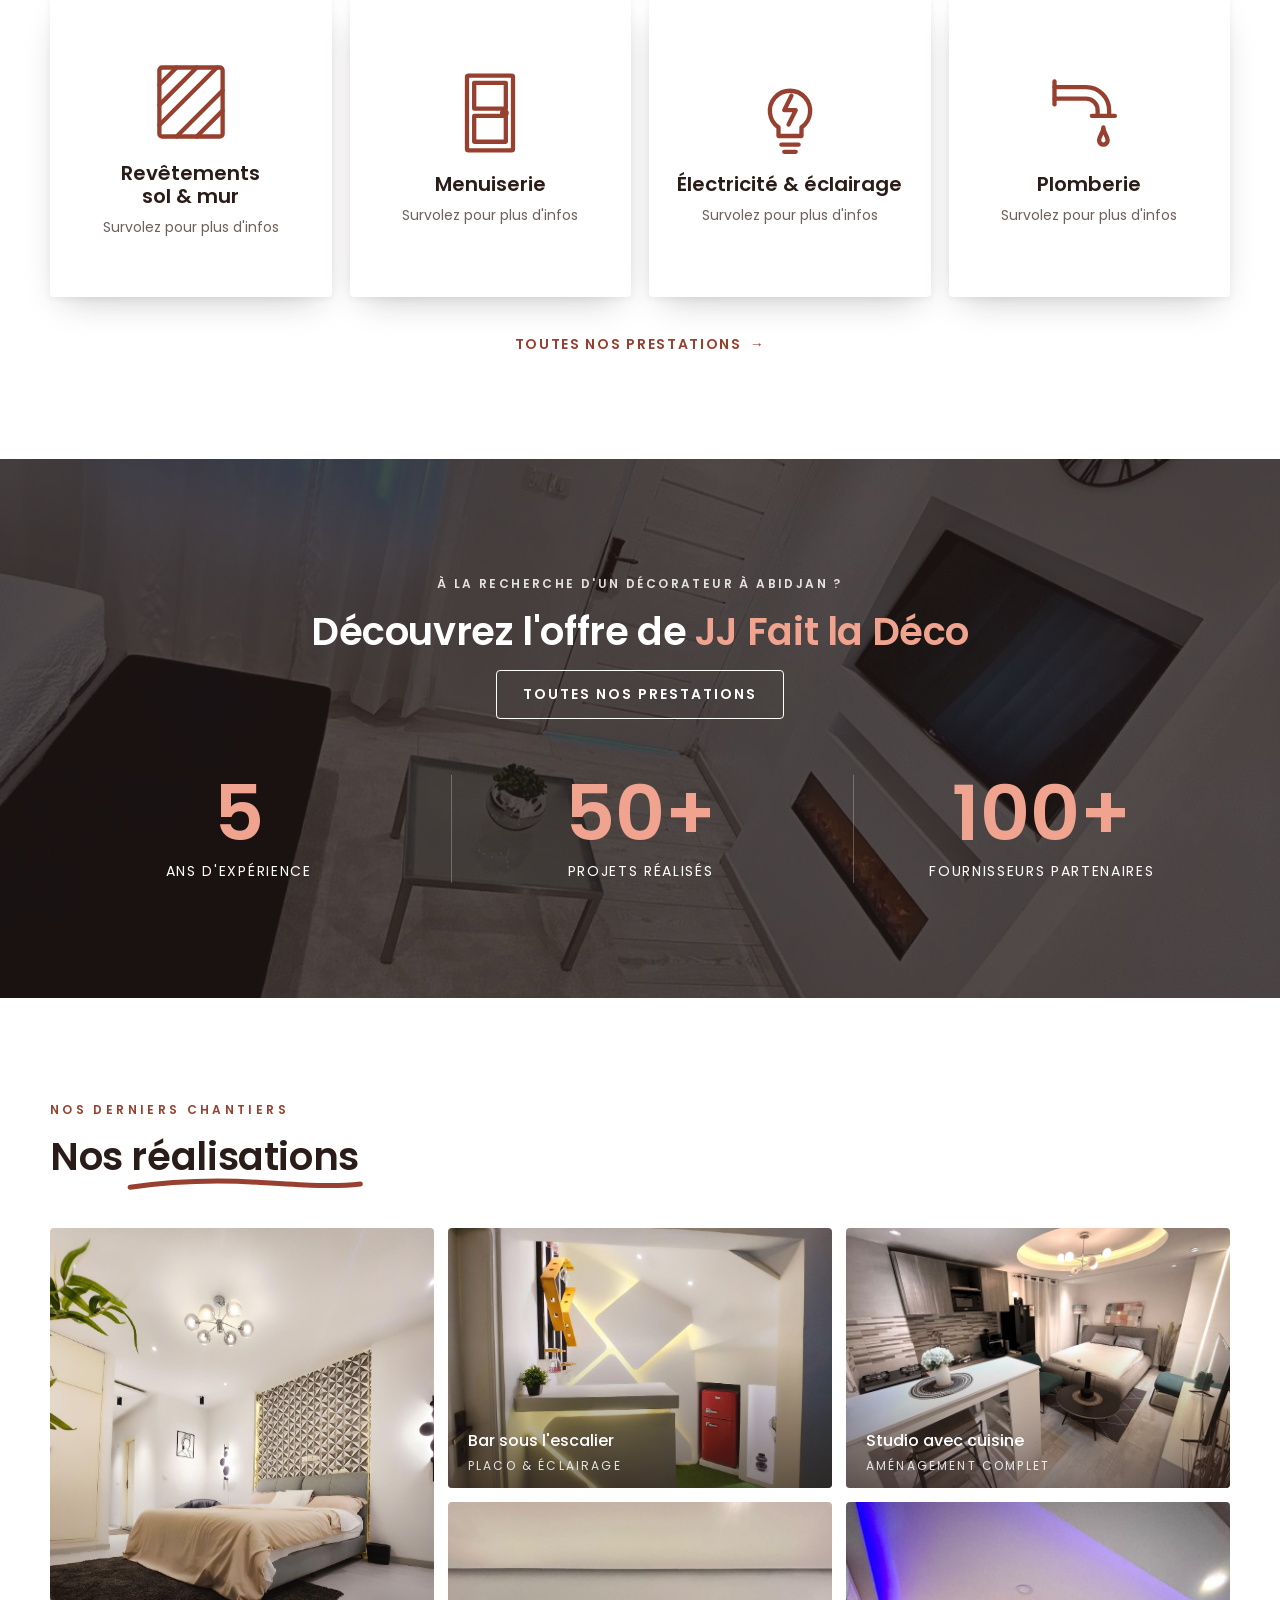
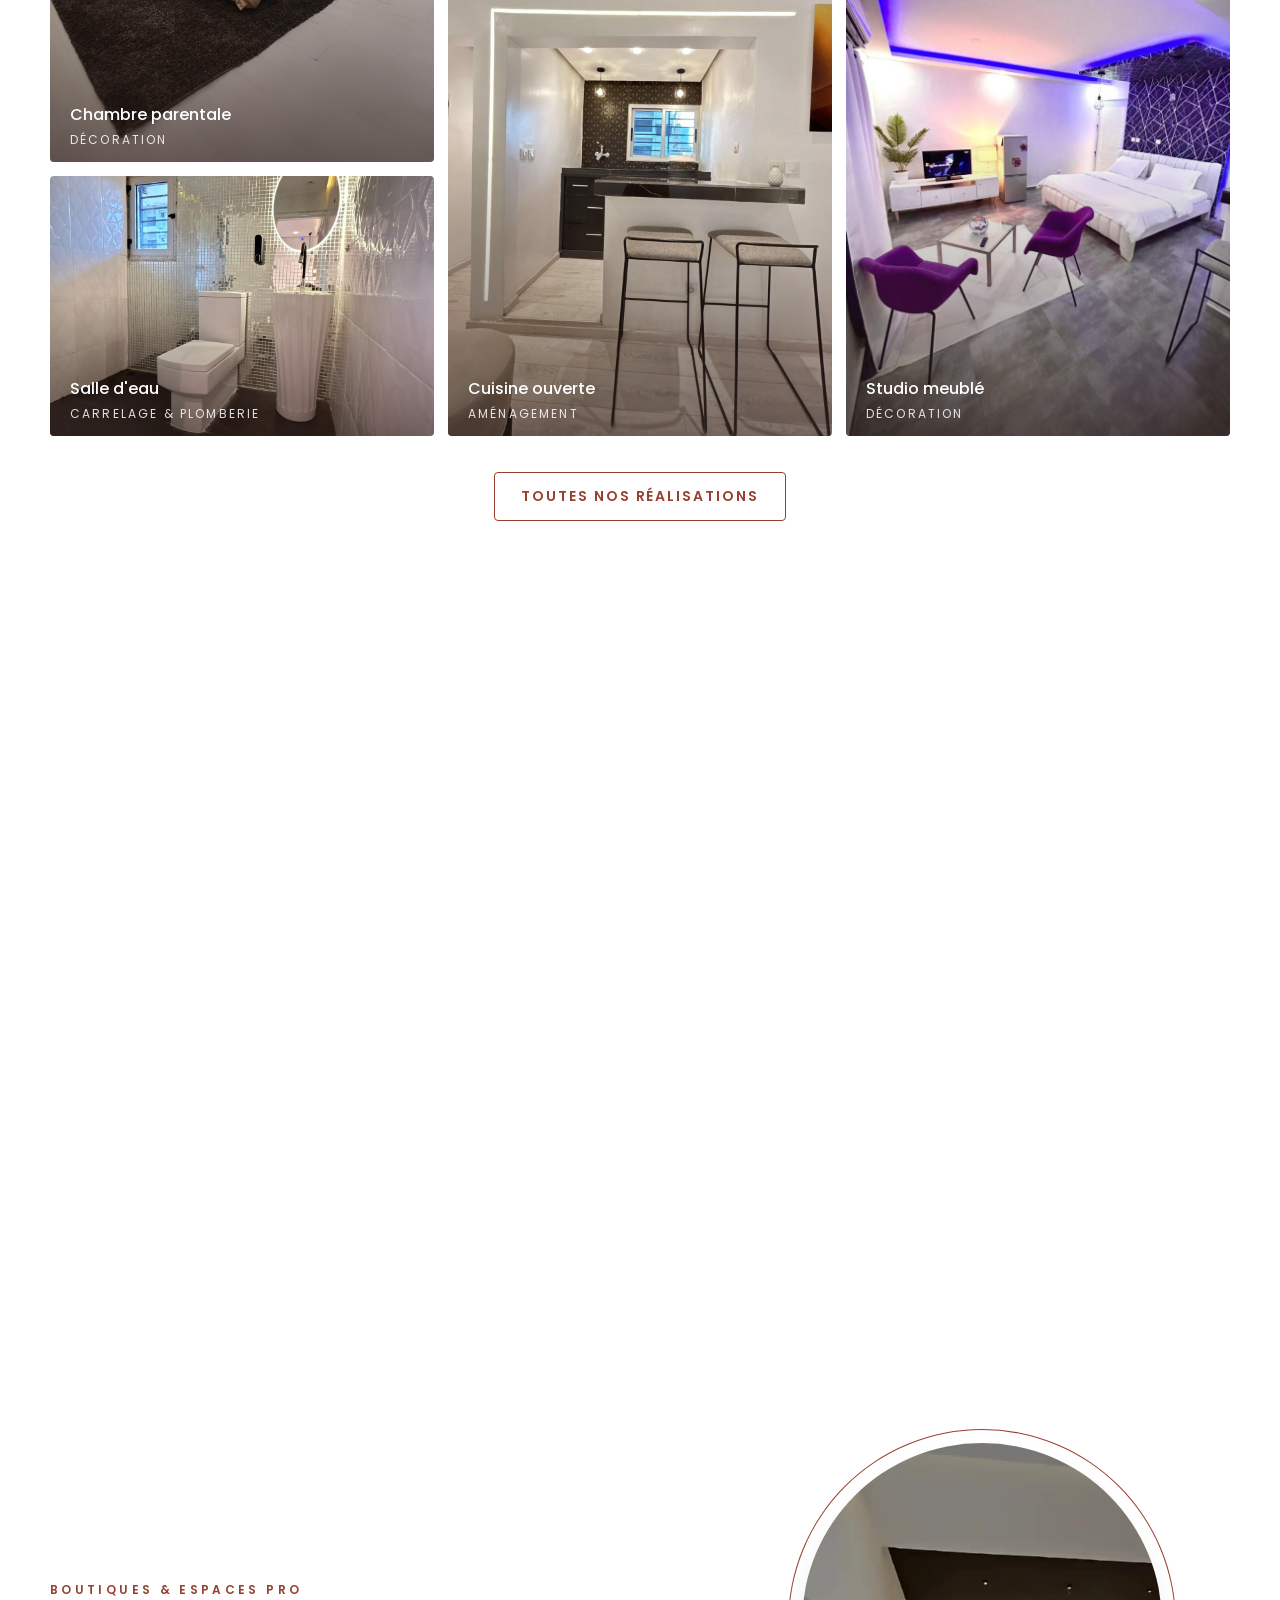
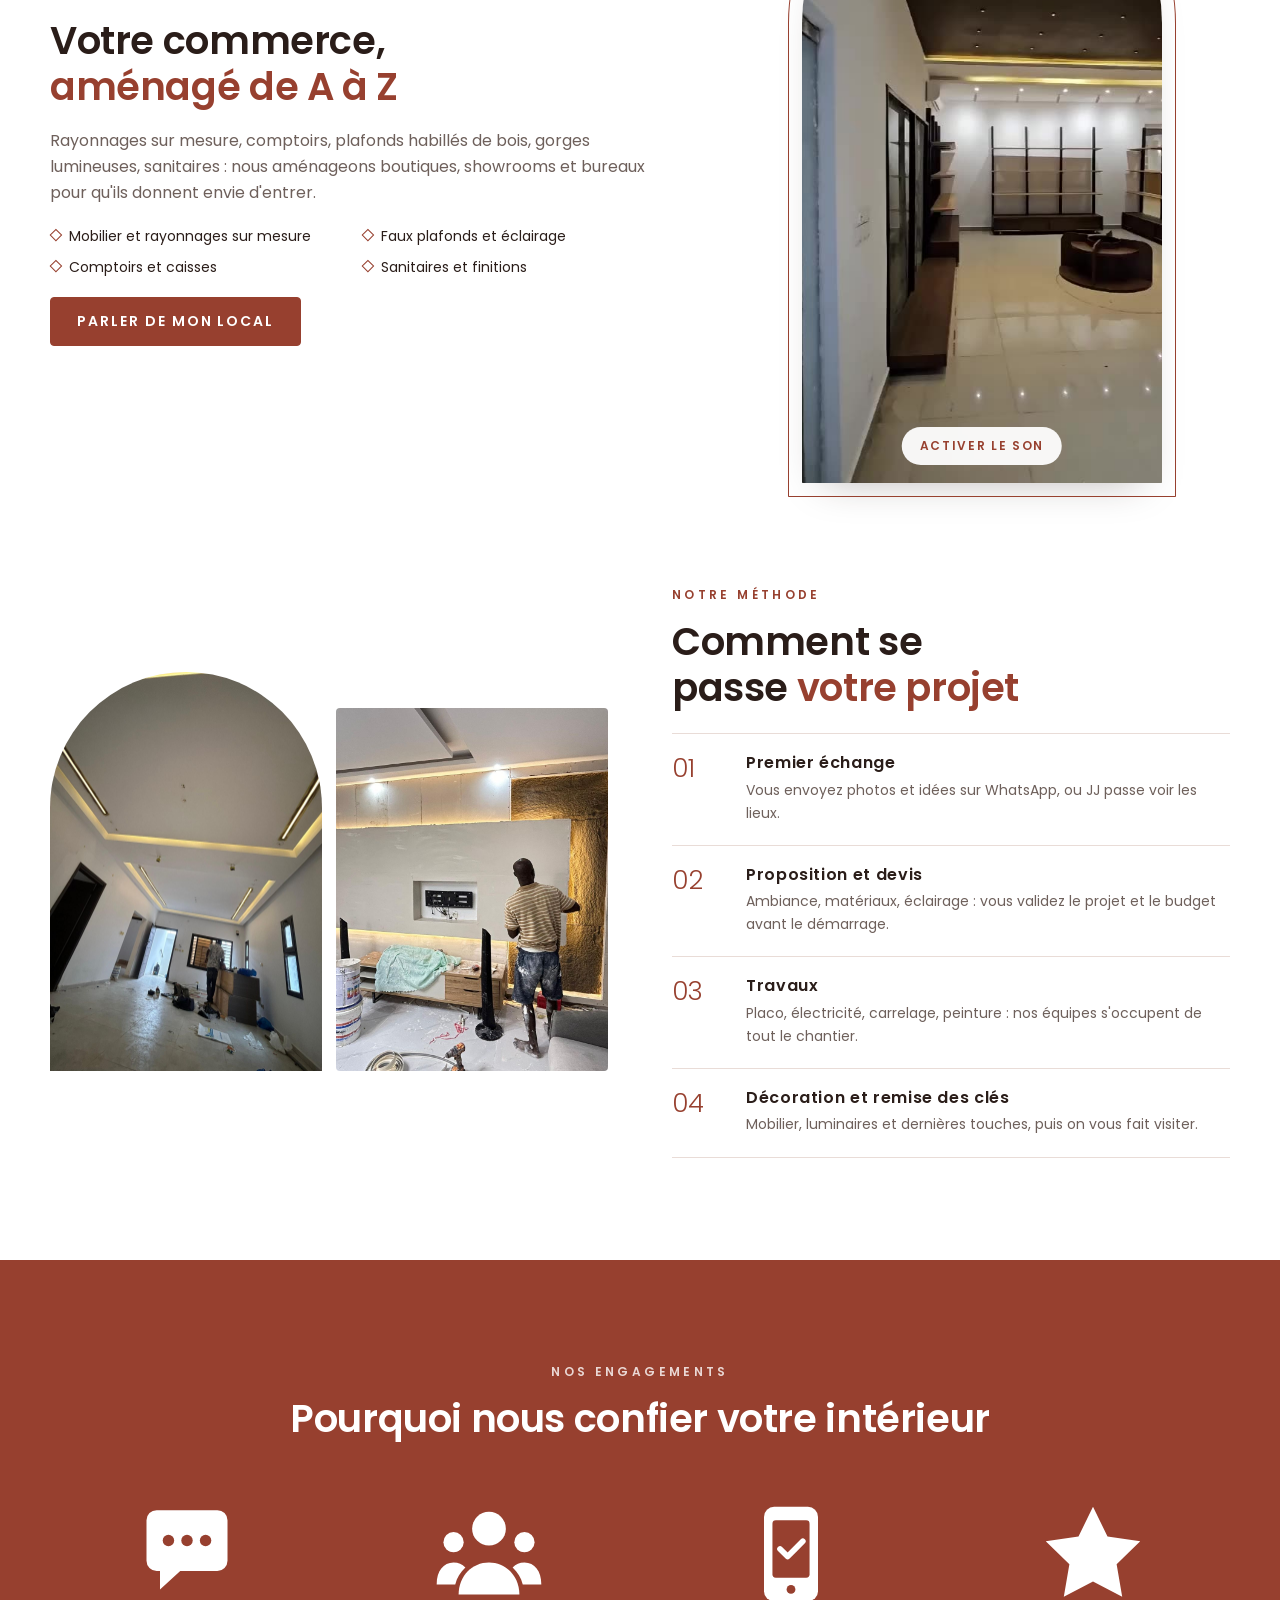
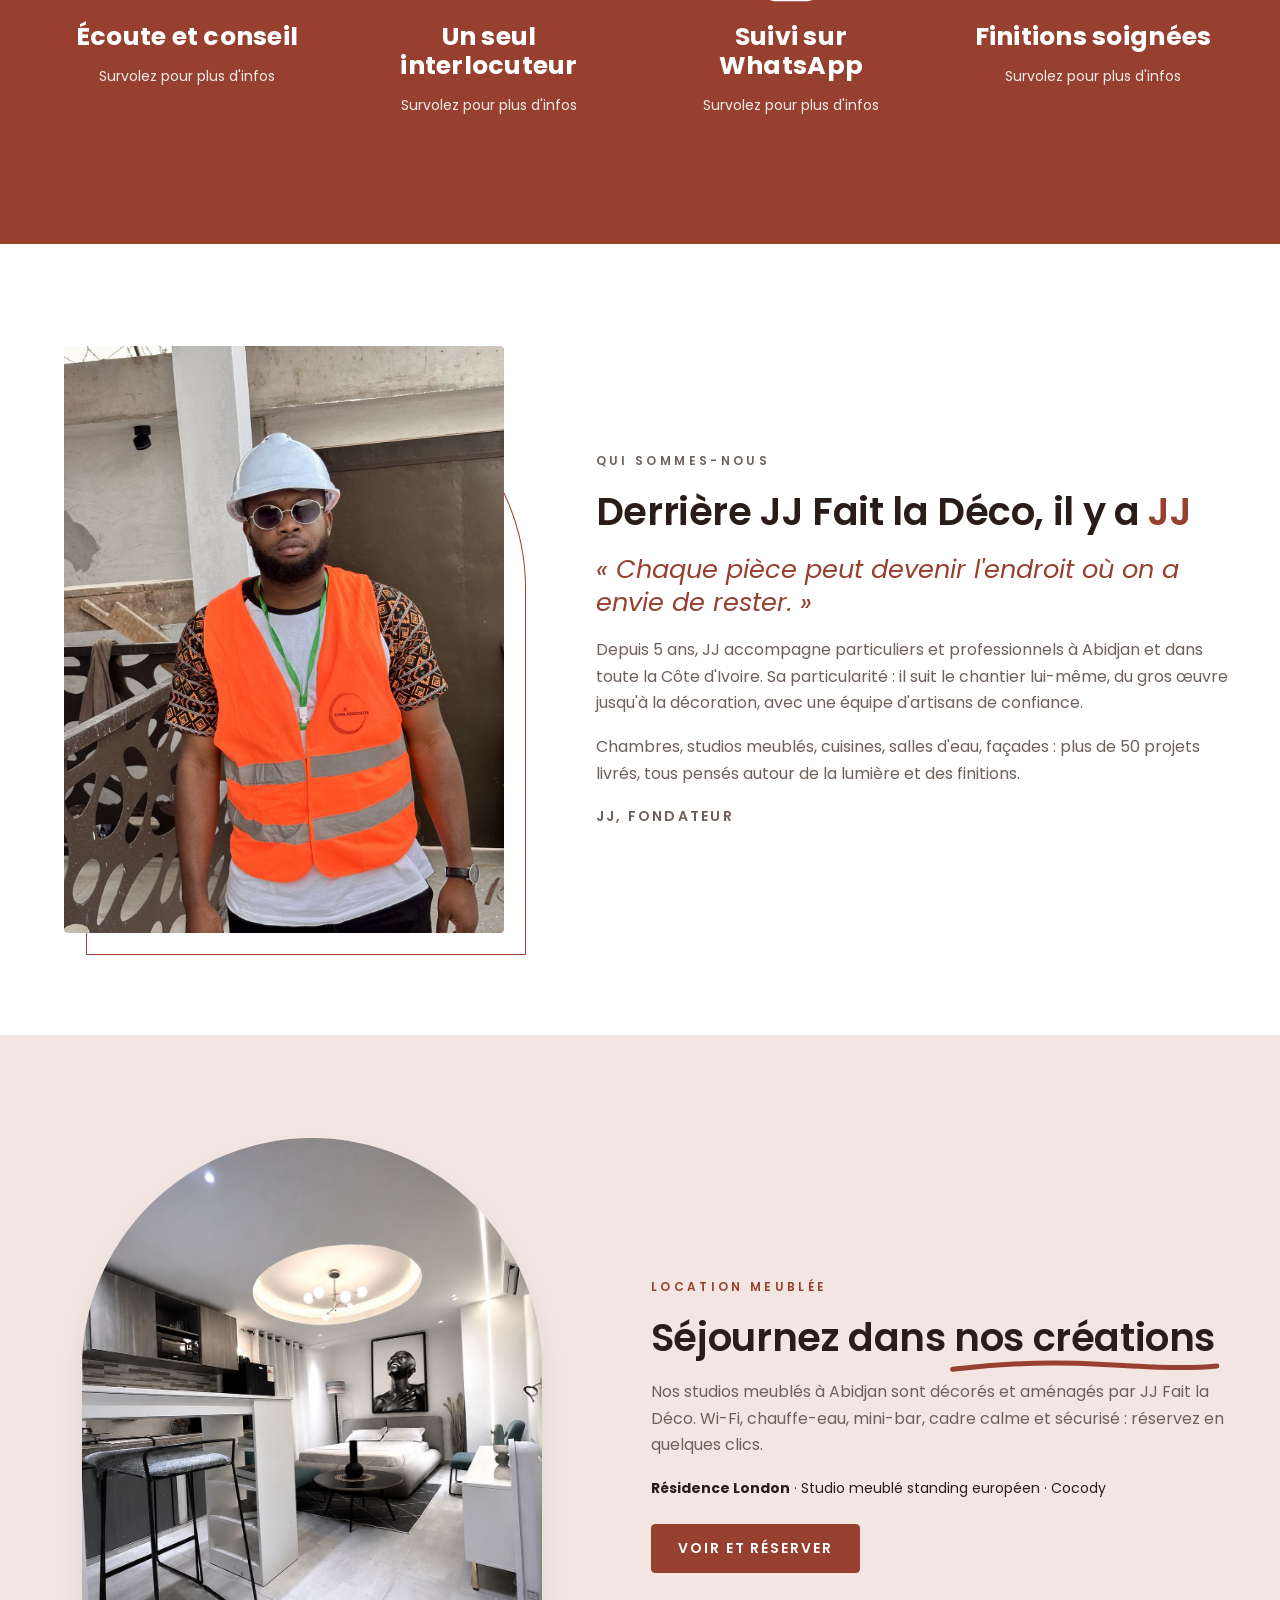
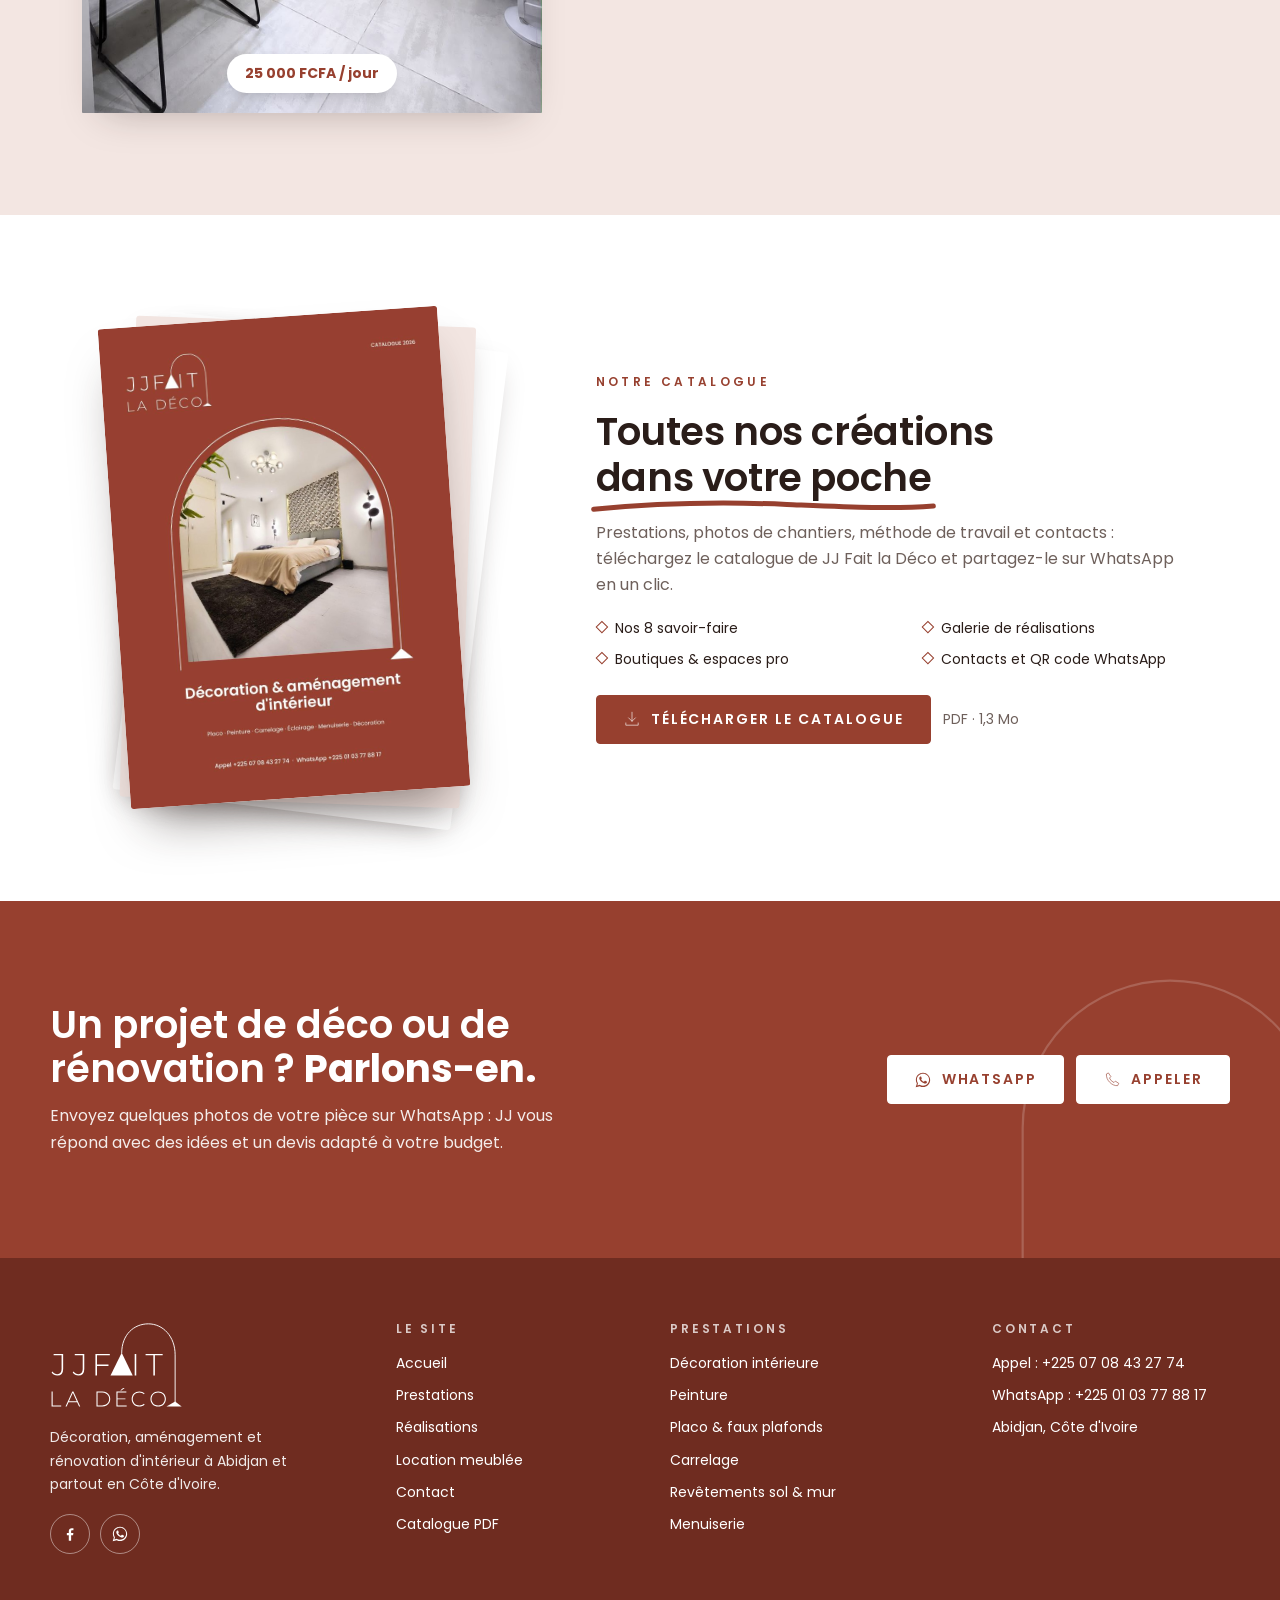
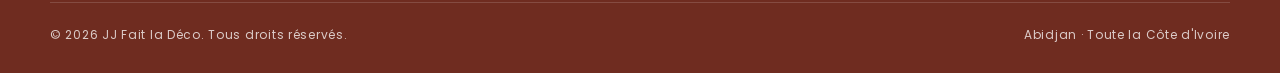
==== commit 72e86f1d: "Page Location meublée (Résidence London) avec réservation sur WhatsApp et bloc sur l'accueil Co-Auth" ====
--- a/index.html
+++ b/index.html
@@ -22,7 +22,7 @@
 <header class="entete">
   <div class="conteneur">
     <a class="logo" href="index.html" aria-label="JJ Fait la Déco, accueil"><svg viewBox="140 290 1015 655" fill="currentColor" role="img" aria-label="JJ Fait la Déco"><path d="M195.57714285714286 698.1714285714286Q182.22285714285712 698.1714285714286 170.62571428571425 691.9628571428572Q159.0285714285714 685.7542857142857 152.0 674.7428571428571L159.26285714285714 666.7771428571428Q166.05714285714285 676.8514285714285 175.31142857142856 682.1228571428571Q184.56571428571428 687.3942857142857 195.57714285714286 687.3942857142857Q228.14285714285714 687.3942857142857 228.14285714285714 648.7371428571429V543.7771428571428H167.69714285714284V533.0H240.09142857142857V648.7371428571429Q240.09142857142857 673.3371428571429 228.84571428571428 685.7542857142857Q217.6 698.1714285714286 195.57714285714286 698.1714285714286Z M356.57714285714286 698.1714285714286Q343.22285714285715 698.1714285714286 331.62571428571425 691.9628571428572Q320.0285714285714 685.7542857142857 313.0 674.7428571428571L320.2628571428571 666.7771428571428Q327.0571428571428 676.8514285714285 336.31142857142856 682.1228571428571Q345.5657142857143 687.3942857142857 356.57714285714286 687.3942857142857Q389.1428571428571 687.3942857142857 389.1428571428571 648.7371428571429V543.7771428571428H328.69714285714286V533.0H401.09142857142854V648.7371428571429Q401.09142857142854 673.3371428571429 389.8457142857143 685.7542857142857Q378.6 698.1714285714286 356.57714285714286 698.1714285714286Z M496.54285714285714 613.8285714285714H585.3371428571428V624.6057142857143H496.54285714285714ZM497.9485714285714 697.0H486.0V533.0H595.6457142857142V543.7771428571428H497.9485714285714Z M785.0 697.0V533.0H796.9485714285714V697.0Z M927.0400000000001 697.0V543.7771428571428H868.0V533.0H998.0285714285715V543.7771428571428H938.9885714285715V697.0Z M152.0 933.0V820.0H160.23285714285714V925.5742857142857H225.28857142857143V933.0Z M258.0 933.0 309.97999999999996 820.0H318.2128571428571L370.1928571428571 933.0H361.3142857142857L312.23999999999995 825.1657142857143H315.7914285714285L266.87857142857143 933.0ZM277.0485714285714 901.1985714285714 279.79285714285714 894.2571428571429H347.43142857142857L350.17571428571426 901.1985714285714Z M494.0 933.0V820.0H538.7157142857143Q556.6342857142857 820.0 570.1942857142858 827.2642857142857Q583.7542857142857 834.5285714285715 591.2607142857144 847.2814285714286Q598.7671428571429 860.0342857142857 598.7671428571429 876.5Q598.7671428571429 892.9657142857143 591.2607142857144 905.7185714285714Q583.7542857142857 918.4714285714285 570.1942857142858 925.7357142857143Q556.6342857142857 933.0 538.7157142857143 933.0ZM502.23285714285714 925.5742857142857H538.07Q554.0514285714286 925.5742857142857 565.8357142857143 919.2785714285715Q577.62 912.9828571428571 584.0771428571429 901.925Q590.5342857142857 890.8671428571429 590.5342857142857 876.5Q590.5342857142857 862.1328571428571 584.0771428571429 851.075Q577.62 840.0171428571429 565.8357142857143 833.7214285714285Q554.0514285714286 827.4257142857143 538.07 827.4257142857143H502.23285714285714Z M653.2642857142857 871.98H714.4457142857143V879.2442857142858H653.2642857142857ZM654.2328571428571 925.5742857142857H723.97V933.0H646.0V820.0H721.5485714285714V827.4257142857143H654.2328571428571ZM674.7342857142858 810.7985714285714 697.1728571428572 791.75H708.7957142857143L683.4514285714286 810.7985714285714Z M820.5985714285715 933.8071428571428Q808.0071428571429 933.8071428571428 797.2721428571429 929.5292857142857Q786.537142857143 925.2514285714286 778.6271428571429 917.5028571428572Q770.7171428571429 909.7542857142857 766.3585714285714 899.3421428571428Q762.0 888.93 762.0 876.5Q762.0 864.07 766.3585714285714 853.6578571428572Q770.7171428571429 843.2457142857143 778.7078571428572 835.4971428571429Q786.6985714285714 827.7485714285715 797.3528571428571 823.4707142857144Q808.0071428571429 819.1928571428572 820.5985714285715 819.1928571428572Q832.5442857142857 819.1928571428572 842.9564285714287 823.0671428571429Q853.3685714285715 826.9414285714286 860.7942857142857 834.8514285714285L855.6285714285715 840.1785714285714Q848.3642857142858 833.0757142857143 839.5664285714286 829.9278571428572Q830.7685714285715 826.78 820.9214285714286 826.78Q810.1057142857144 826.78 800.8235714285715 830.4928571428571Q791.5414285714286 834.2057142857143 784.6807142857143 840.9857142857143Q777.82 847.7657142857142 774.0264285714286 856.8057142857142Q770.2328571428571 865.8457142857143 770.2328571428571 876.5Q770.2328571428571 887.1542857142857 774.0264285714286 896.1942857142858Q777.82 905.2342857142858 784.6807142857143 912.0142857142857Q791.5414285714286 918.7942857142857 800.8235714285715 922.5071428571429Q810.1057142857144 926.22 820.9214285714286 926.22Q830.7685714285715 926.22 839.5664285714286 923.0721428571428Q848.3642857142858 919.9242857142857 855.6285714285715 912.66L860.7942857142857 917.9871428571429Q853.3685714285715 925.8971428571429 842.9564285714287 929.8521428571428Q832.5442857142857 933.8071428571428 820.5985714285715 933.8071428571428Z M963.76 933.8071428571428Q951.1685714285715 933.8071428571428 940.4335714285714 929.5292857142857Q929.6985714285714 925.2514285714286 921.7078571428572 917.422142857143Q913.7171428571429 909.5928571428572 909.3585714285714 899.1807142857143Q905.0 888.7685714285715 905.0 876.5Q905.0 864.2314285714285 909.3585714285714 853.8192857142857Q913.7171428571429 843.4071428571428 921.7078571428572 835.5778571428572Q929.6985714285714 827.7485714285715 940.4335714285714 823.4707142857144Q951.1685714285715 819.1928571428572 963.76 819.1928571428572Q976.3514285714286 819.1928571428572 987.0864285714287 823.4707142857144Q997.8214285714287 827.7485714285715 1005.7314285714286 835.4971428571429Q1013.6414285714286 843.2457142857143 1018.0807142857143 853.6578571428572Q1022.5200000000001 864.07 1022.5200000000001 876.5Q1022.5200000000001 888.93 1018.0807142857143 899.3421428571428Q1013.6414285714286 909.7542857142857 1005.7314285714286 917.5028571428572Q997.8214285714287 925.2514285714286 987.0864285714287 929.5292857142857Q976.3514285714286 933.8071428571428 963.76 933.8071428571428ZM963.76 926.22Q974.5757142857143 926.22 983.777142857143 922.5071428571429Q992.9785714285715 918.7942857142857 999.7585714285715 912.0142857142857Q1006.5385714285715 905.2342857142858 1010.3321428571429 896.1942857142858Q1014.1257142857144 887.1542857142857 1014.1257142857144 876.5Q1014.1257142857144 865.6842857142857 1010.3321428571429 856.7249999999999Q1006.5385714285715 847.7657142857142 999.7585714285715 840.9857142857143Q992.9785714285715 834.2057142857143 983.777142857143 830.4928571428571Q974.5757142857143 826.78 963.76 826.78Q952.9442857142858 826.78 943.7428571428572 830.4928571428571Q934.5414285714286 834.2057142857143 927.6807142857143 840.9857142857143Q920.82 847.7657142857142 917.0264285714286 856.7249999999999Q913.2328571428571 865.6842857142857 913.2328571428571 876.5Q913.2328571428571 887.1542857142857 917.0264285714286 896.1942857142858Q920.82 905.2342857142858 927.6807142857143 912.0142857142857Q934.5414285714286 918.7942857142857 943.7428571428572 922.5071428571429Q952.9442857142858 926.22 963.76 926.22Z"/><path d="M686 525 L770 697 L601 697 Z"/><path d="M1093 895 L1143 933 L1027 933 Z"/><path d="M686 528 C686 385 780 304 889 304 C1000 304 1093 400 1093 540 L1093 900" fill="none" stroke="currentColor" stroke-width="7"/></svg></a>
-    <nav class="nav" id="menu" aria-label="Menu principal"><a href="index.html" aria-current="page">Accueil</a><a href="prestations.html">Prestations</a><a href="realisations.html">Réalisations</a><a href="contact.html">Contact</a></nav>
+    <nav class="nav" id="menu" aria-label="Menu principal"><a href="index.html" aria-current="page">Accueil</a><a href="prestations.html">Prestations</a><a href="realisations.html">Réalisations</a><a href="location.html">Location meublée</a><a href="contact.html">Contact</a></nav>
     <div class="actions-entete">
       <a class="btn btn-contour" href="tel:+2250708432774"><svg class="" viewBox="0 0 64 64" fill="none" stroke="currentColor" stroke-width="2.2" stroke-linecap="round" stroke-linejoin="round" aria-hidden="true"><path d="M20 8l8 12-5 5a30 30 0 0 0 16 16l5-5 12 8-4 8c-20 2-42-20-40-40z"/></svg> Appel</a>
       <a class="btn btn-plein" href="contact.html">Devis</a>
@@ -274,6 +274,21 @@
   </div>
 </section>
 
+<section class="loc-teaser">
+  <div class="conteneur">
+    <div class="loc-teaser-bloc">
+      <a class="loc-teaser-photo revele" href="location.html"><img src="img/location/london-studio-vue-ensemble.jpg" alt="Vue d&#x27;ensemble du studio : coin nuit sous le faux plafond lumineux et cuisine" loading="lazy"><span class="loc-badge">25 000 FCFA / jour</span></a>
+      <div class="loc-teaser-texte revele d1">
+        <p class="surtitre">Location meublée</p>
+        <h2 class="titre-section">Séjournez dans <span class="souligne">nos créations<svg viewBox="0 0 300 20" preserveAspectRatio="none" aria-hidden="true"><path d="M4 14C60 6 120 5 170 8s90 6 126 2"/></svg></span></h2>
+        <p class="chapeau">Nos studios meublés à Abidjan sont décorés et aménagés par JJ Fait la Déco. Wi-Fi, chauffe-eau, mini-bar, cadre calme et sécurisé : réservez en quelques clics.</p>
+        <p class="loc-teaser-nom"><b>Résidence London</b> · Studio meublé standing européen · Cocody</p>
+        <div class="hero-actions"><a class="btn btn-plein" href="location.html#residence-london">Voir et réserver</a></div>
+      </div>
+    </div>
+  </div>
+</section>
+
 <section class="catalogue" id="catalogue">
   <div class="conteneur">
     <div class="catalogue-bloc">
@@ -318,7 +333,7 @@
         <p style="margin-top:18px;max-width:30ch">Décoration, aménagement et rénovation d'intérieur à Abidjan et partout en Côte d'Ivoire.</p>
         <div class="reseaux"><a href="https://www.facebook.com/profile.php?id=61574933570525" target="_blank" rel="noopener" aria-label="Facebook"><svg viewBox="0 0 24 24" fill="currentColor" aria-hidden="true"><path d="M13.5 21v-7.5h2.6l.4-3h-3V8.6c0-.9.3-1.5 1.5-1.5h1.6V4.4c-.3 0-1.2-.1-2.3-.1-2.3 0-3.9 1.4-3.9 4v2.2H7.8v3h2.6V21z"/></svg></a><a href="https://wa.me/2250103778817?text=Bonjour%20JJ%20Fait%20la%20D%C3%A9co%2C%20j%27aimerais%20un%20devis%20pour%20mon%20projet." target="_blank" rel="noopener" aria-label="WhatsApp"><svg viewBox="0 0 32 32" fill="currentColor" aria-hidden="true"><path d="M16 3C9 3 3.3 8.6 3.3 15.6c0 2.3.6 4.5 1.8 6.4L3 29l7.2-1.9c1.8 1 3.8 1.5 5.8 1.5 7 0 12.7-5.6 12.7-12.6S23 3 16 3zm0 23.2c-1.9 0-3.7-.5-5.3-1.4l-.4-.2-4.3 1.1 1.1-4.1-.3-.4a10.4 10.4 0 0 1-1.6-5.6C5.2 9.8 10 5.1 16 5.1s10.8 4.7 10.8 10.5S22 26.2 16 26.2zm5.9-7.8c-.3-.2-1.9-.9-2.2-1-.3-.1-.5-.2-.7.2-.2.3-.8 1-1 1.2-.2.2-.4.2-.7.1-.3-.2-1.4-.5-2.6-1.6-1-.9-1.6-1.9-1.8-2.2-.2-.3 0-.5.1-.7l.5-.6.3-.5c.1-.2 0-.4 0-.6l-1-2.4c-.3-.6-.5-.5-.7-.5h-.6c-.2 0-.6.1-.9.4-.3.3-1.2 1.1-1.2 2.8s1.2 3.2 1.4 3.4c.2.2 2.4 3.6 5.8 5 .8.4 1.4.6 1.9.7.8.3 1.5.2 2.1.1.6-.1 1.9-.8 2.2-1.5.3-.7.3-1.4.2-1.5-.1-.2-.3-.3-.6-.4z"/></svg></a></div>
       </div>
-      <div><h4>Le site</h4><ul><li><a href="index.html">Accueil</a></li><li><a href="prestations.html">Prestations</a></li><li><a href="realisations.html">Réalisations</a></li><li><a href="contact.html">Contact</a></li><li><a href="catalogue-jjfait-la-deco.pdf" download>Catalogue PDF</a></li></ul></div>
+      <div><h4>Le site</h4><ul><li><a href="index.html">Accueil</a></li><li><a href="prestations.html">Prestations</a></li><li><a href="realisations.html">Réalisations</a></li><li><a href="location.html">Location meublée</a></li><li><a href="contact.html">Contact</a></li><li><a href="catalogue-jjfait-la-deco.pdf" download>Catalogue PDF</a></li></ul></div>
       <div><h4>Prestations</h4><ul><li><a href="prestations.html#decoration">Décoration intérieure</a></li><li><a href="prestations.html#peinture">Peinture</a></li><li><a href="prestations.html#placo">Placo & faux plafonds</a></li><li><a href="prestations.html#carrelage">Carrelage</a></li><li><a href="prestations.html#revetements">Revêtements sol & mur</a></li><li><a href="prestations.html#menuiserie">Menuiserie</a></li></ul></div>
       <div><h4>Contact</h4><ul>
         <li><a href="tel:+2250708432774">Appel : +225 07 08 43 27 74</a></li>
--- a/css/style.css
+++ b/css/style.css
@@ -586,6 +586,57 @@
 .visite-point:hover span { visibility: visible; }
 @keyframes onde360 { from { box-shadow: 0 0 0 0 rgba(151, 64, 47, .6); } to { box-shadow: 0 0 0 14px rgba(151, 64, 47, 0); } }
 
+/* Location meublée */
+.location { padding-top: clamp(40px, 6vw, 72px); }
+.residence { display: grid; gap: clamp(28px, 4vw, 48px); }
+.loc-galerie { display: grid; grid-template-columns: repeat(4, minmax(0, 1fr)); grid-auto-rows: clamp(140px, 16vw, 210px); gap: 10px; }
+.loc-galerie .loc-grande { grid-column: span 2; grid-row: span 2; }
+.loc-galerie .tuile .legende { opacity: 0; transition: opacity .3s; }
+.loc-galerie .tuile:hover .legende { opacity: 1; }
+@media (max-width: 760px) {
+  .loc-galerie { grid-template-columns: repeat(2, minmax(0, 1fr)); grid-auto-rows: 150px; }
+  .loc-galerie .loc-grande { grid-column: span 2; grid-row: span 2; }
+}
+.loc-corps { display: grid; grid-template-columns: minmax(0, 1.25fr) minmax(0, .9fr); gap: clamp(28px, 5vw, 64px); align-items: start; }
+@media (max-width: 900px) { .loc-corps { grid-template-columns: 1fr; } }
+.loc-infos { display: grid; gap: 18px; min-width: 0; }
+.loc-adresse { display: flex; gap: 8px; align-items: flex-start; font-size: var(--t-s); color: var(--encre); font-weight: 500; }
+.loc-adresse svg { width: 18px; height: 18px; flex: none; color: var(--terracotta); margin-top: 2px; }
+.loc-sous-titre { font-size: var(--t-l); font-weight: 600; margin-top: 8px; }
+.loc-equipements { list-style: none; margin: 0; padding: 0; display: grid; grid-template-columns: repeat(2, minmax(0, 1fr)); gap: 12px 20px; }
+@media (max-width: 520px) { .loc-equipements { grid-template-columns: 1fr; } }
+.loc-equipements li { display: flex; gap: 12px; align-items: center; font-size: var(--t-s); }
+.loc-equipements svg { width: 40px; height: 40px; flex: none; padding: 9px; border-radius: 50%; background: var(--terracotta-clair); color: var(--terracotta); stroke-width: 3; }
+.loc-remise { display: flex; gap: 14px; align-items: center; background: var(--terracotta); color: var(--blanc); border-radius: var(--rayon); padding: 16px 18px; }
+.loc-remise svg { width: 34px; height: 34px; flex: none; }
+.loc-remise p { font-size: var(--t-s); }
+.loc-tels { font-size: var(--t-s); color: var(--gris); }
+.loc-tels a { color: var(--encre); font-weight: 600; text-decoration: none; white-space: nowrap; }
+.loc-resa { position: sticky; top: calc(96px + env(safe-area-inset-top, 0px)); border-radius: var(--rayon); background: var(--blanc); box-shadow: 0 20px 50px -24px rgba(42, 29, 25, .4), 0 0 0 1px var(--trait); padding: clamp(20px, 3vw, 30px); display: grid; gap: 16px; min-width: 0; }
+@media (max-width: 900px) { .loc-resa { position: static; } }
+.loc-prix { display: flex; align-items: baseline; gap: 8px; }
+.loc-prix b { font-size: clamp(1.6rem, 1.3rem + 1vw, 2.1rem); font-weight: 700; color: var(--terracotta); font-variant-numeric: tabular-nums; }
+.loc-prix span { color: var(--gris); font-size: var(--t-s); }
+.form-resa { display: grid; gap: 14px; }
+.form-resa h3 { font-size: var(--t-l); font-weight: 600; }
+.form-resa .champs { gap: 12px; }
+.form-resa .champs { grid-template-columns: 1fr 1fr; }
+.loc-total { display: flex; justify-content: space-between; align-items: center; gap: 12px; padding: 12px 14px; border-radius: var(--rayon); background: var(--terracotta-clair); font-size: var(--t-s); }
+.loc-total b { font-size: var(--t-l); font-variant-numeric: tabular-nums; }
+.loc-note-remise { font-size: var(--t-xs); color: var(--terracotta); font-weight: 600; }
+.form-resa .btn { width: 100%; }
+
+/* Location : bloc sur l'accueil */
+.loc-teaser { background: var(--terracotta-clair); }
+.loc-teaser-bloc { display: grid; grid-template-columns: .95fr 1.05fr; gap: clamp(32px, 6vw, 88px); align-items: center; }
+@media (max-width: 860px) { .loc-teaser-bloc { grid-template-columns: 1fr; } }
+.loc-teaser-photo { position: relative; display: block; border-radius: 999px 999px var(--rayon) var(--rayon); overflow: hidden; aspect-ratio: 4 / 5; max-width: 460px; width: 100%; justify-self: center; box-shadow: var(--ombre); }
+.loc-teaser-photo img { width: 100%; height: 100%; object-fit: cover; transition: transform .8s cubic-bezier(.2, .7, .2, 1); }
+.loc-teaser-photo:hover img { transform: scale(1.05); }
+.loc-badge { position: absolute; left: 50%; bottom: 20px; transform: translateX(-50%); background: var(--blanc); color: var(--terracotta); font-weight: 700; font-size: var(--t-s); padding: 8px 18px; border-radius: 999px; white-space: nowrap; box-shadow: 0 8px 20px -8px rgba(0, 0, 0, .3); }
+.loc-teaser-texte { display: grid; gap: 18px; min-width: 0; }
+.loc-teaser-nom { font-size: var(--t-s); }
+
 /* Apparition au défilement */
 .js .revele { opacity: 0; transform: translateY(28px); transition: opacity .9s cubic-bezier(.2, .7, .2, 1), transform .9s cubic-bezier(.2, .7, .2, 1); }
 .js .revele.visible { opacity: 1; transform: none; }
@@ -596,3 +647,6 @@
   .js .revele { opacity: 1; transform: none; }
   .bandeau-piste { animation: none; }
 }
+.loc-aller-resa { display: none; justify-self: start; }
+.loc-resa { scroll-margin-top: 90px; }
+@media (max-width: 900px) { .loc-aller-resa { display: inline-flex; } }
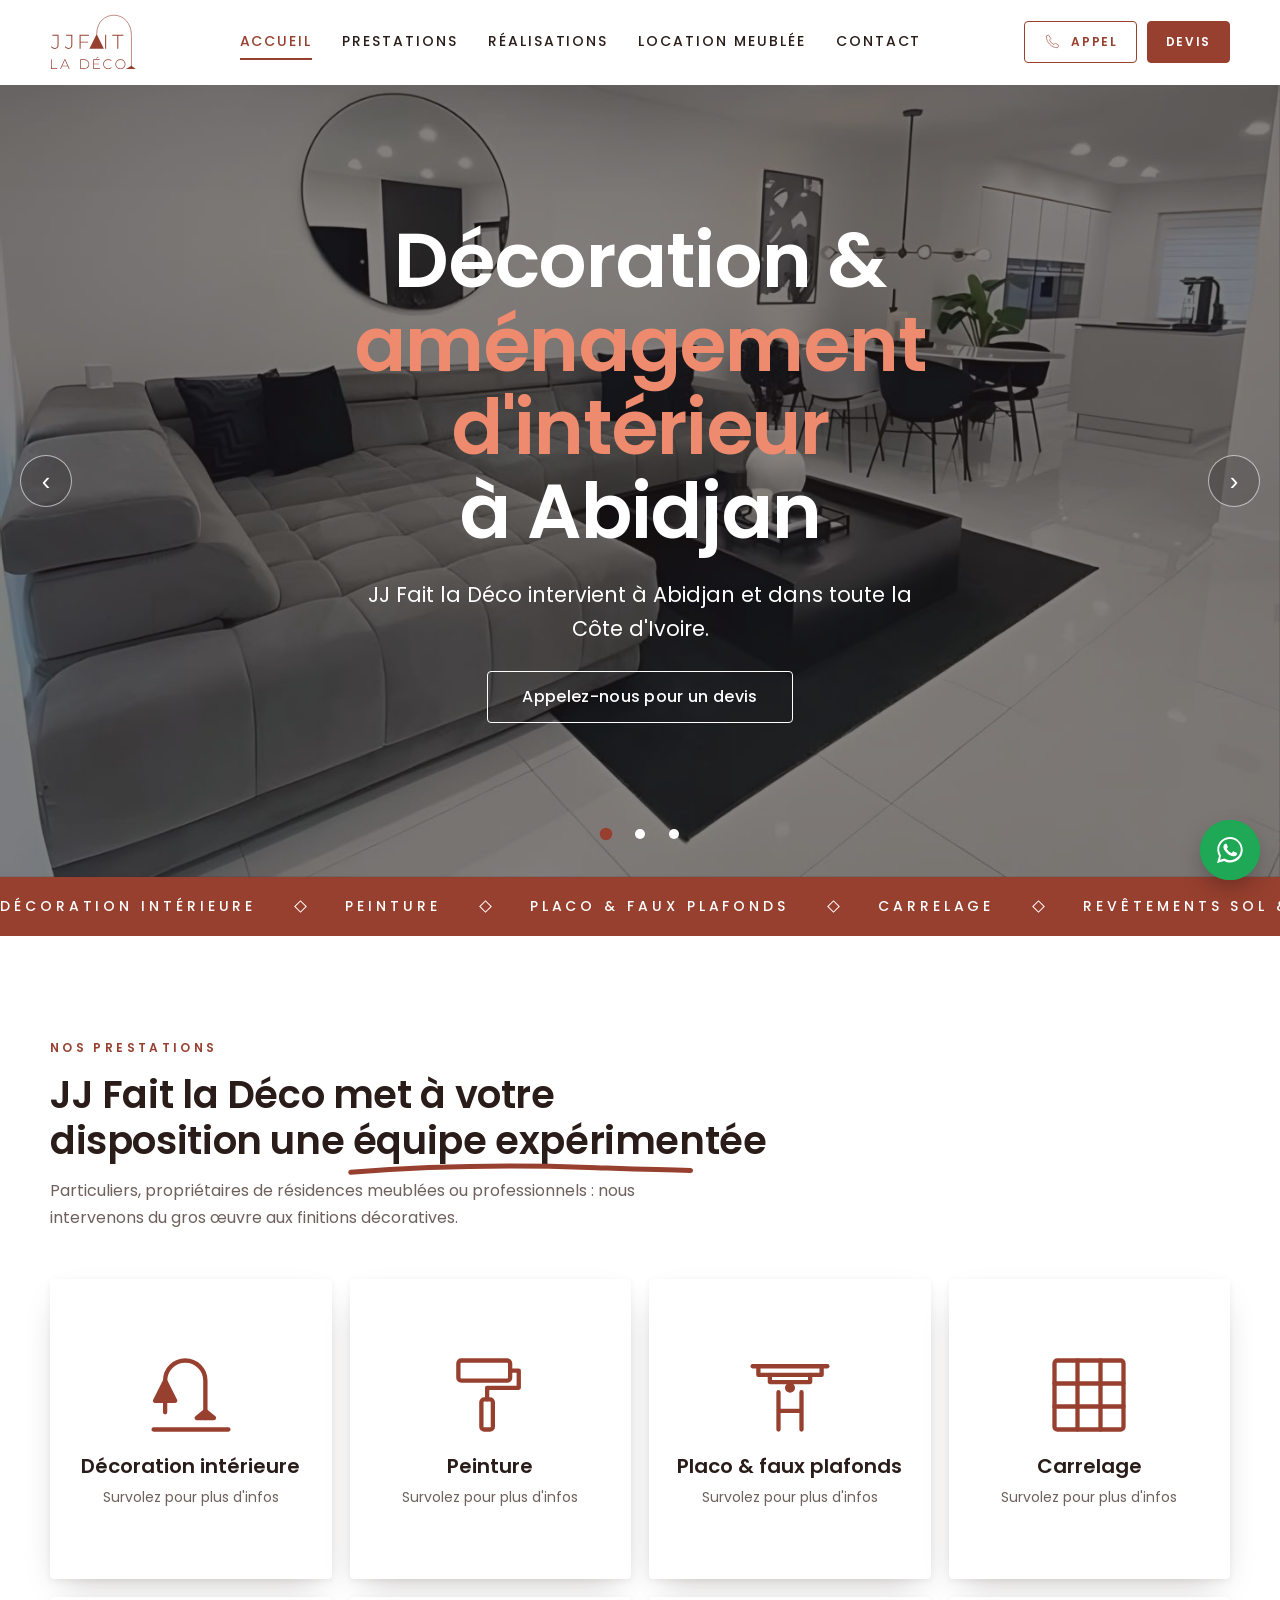
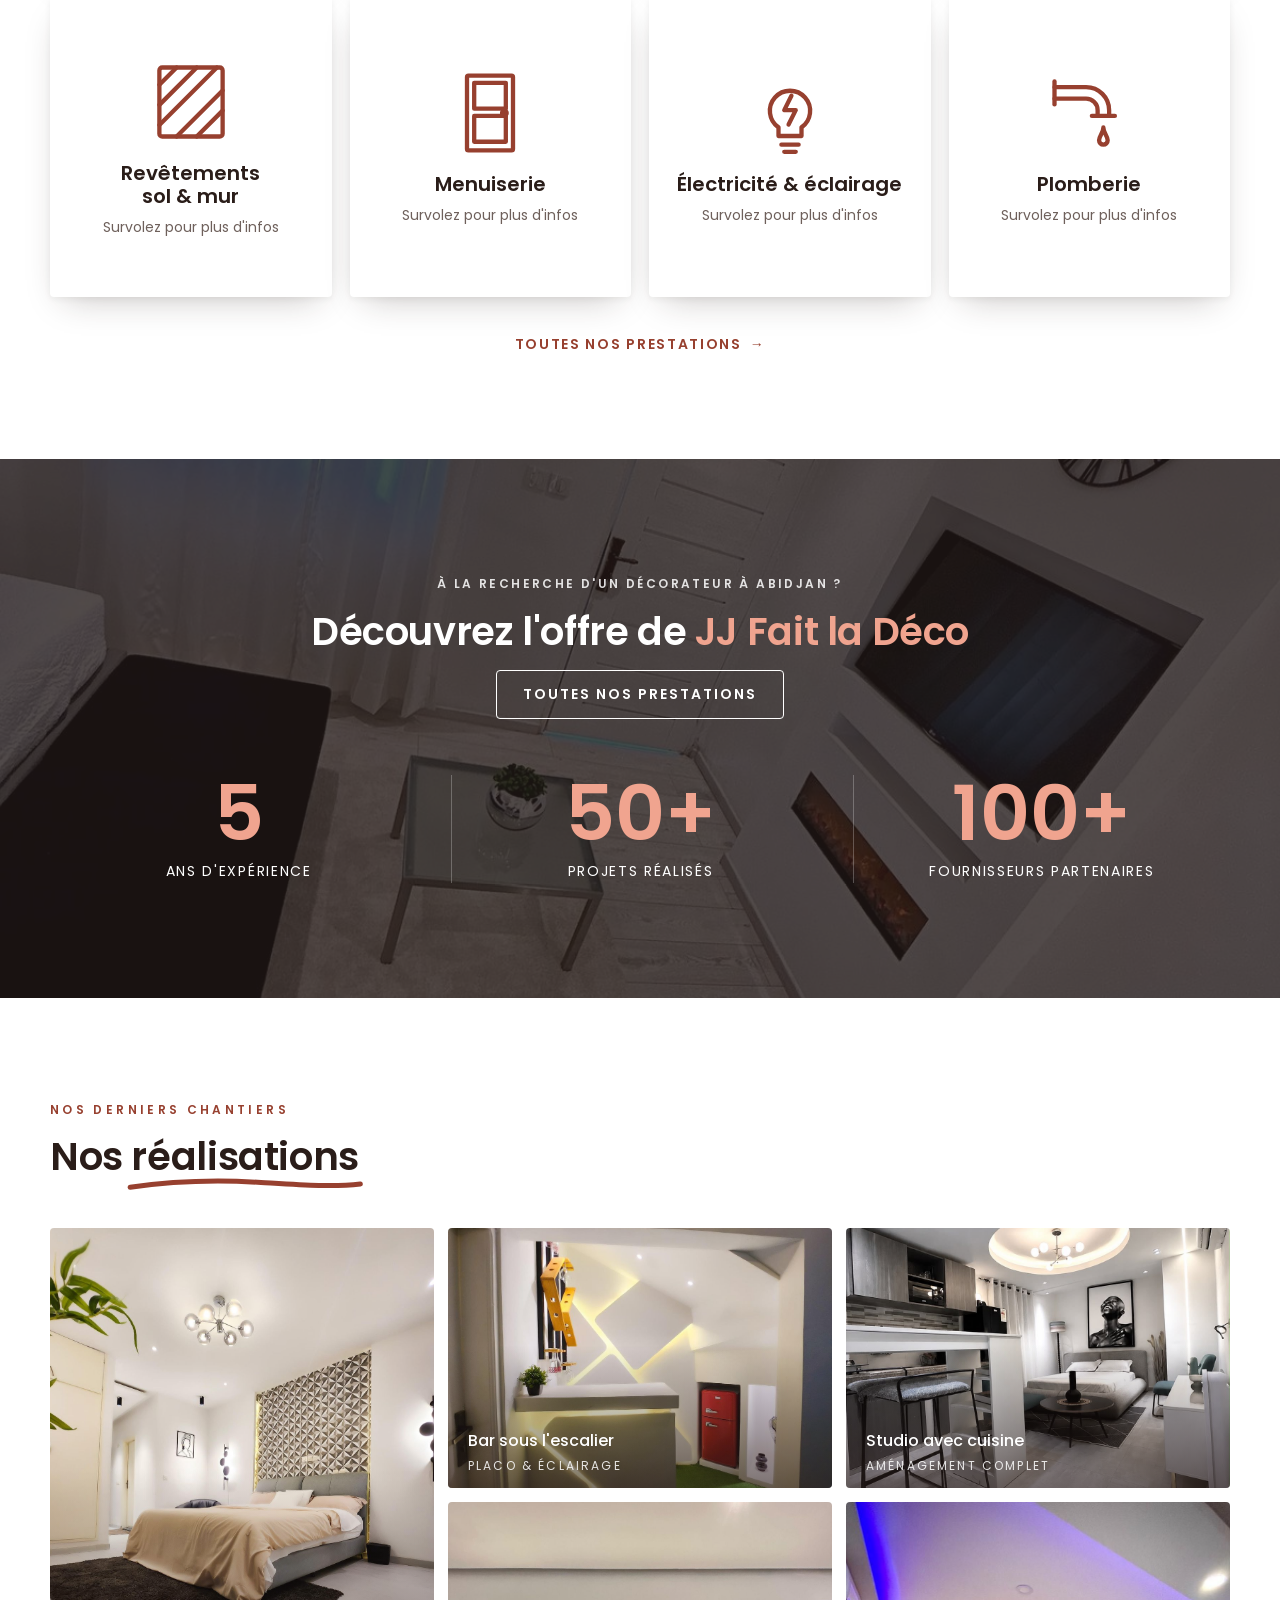
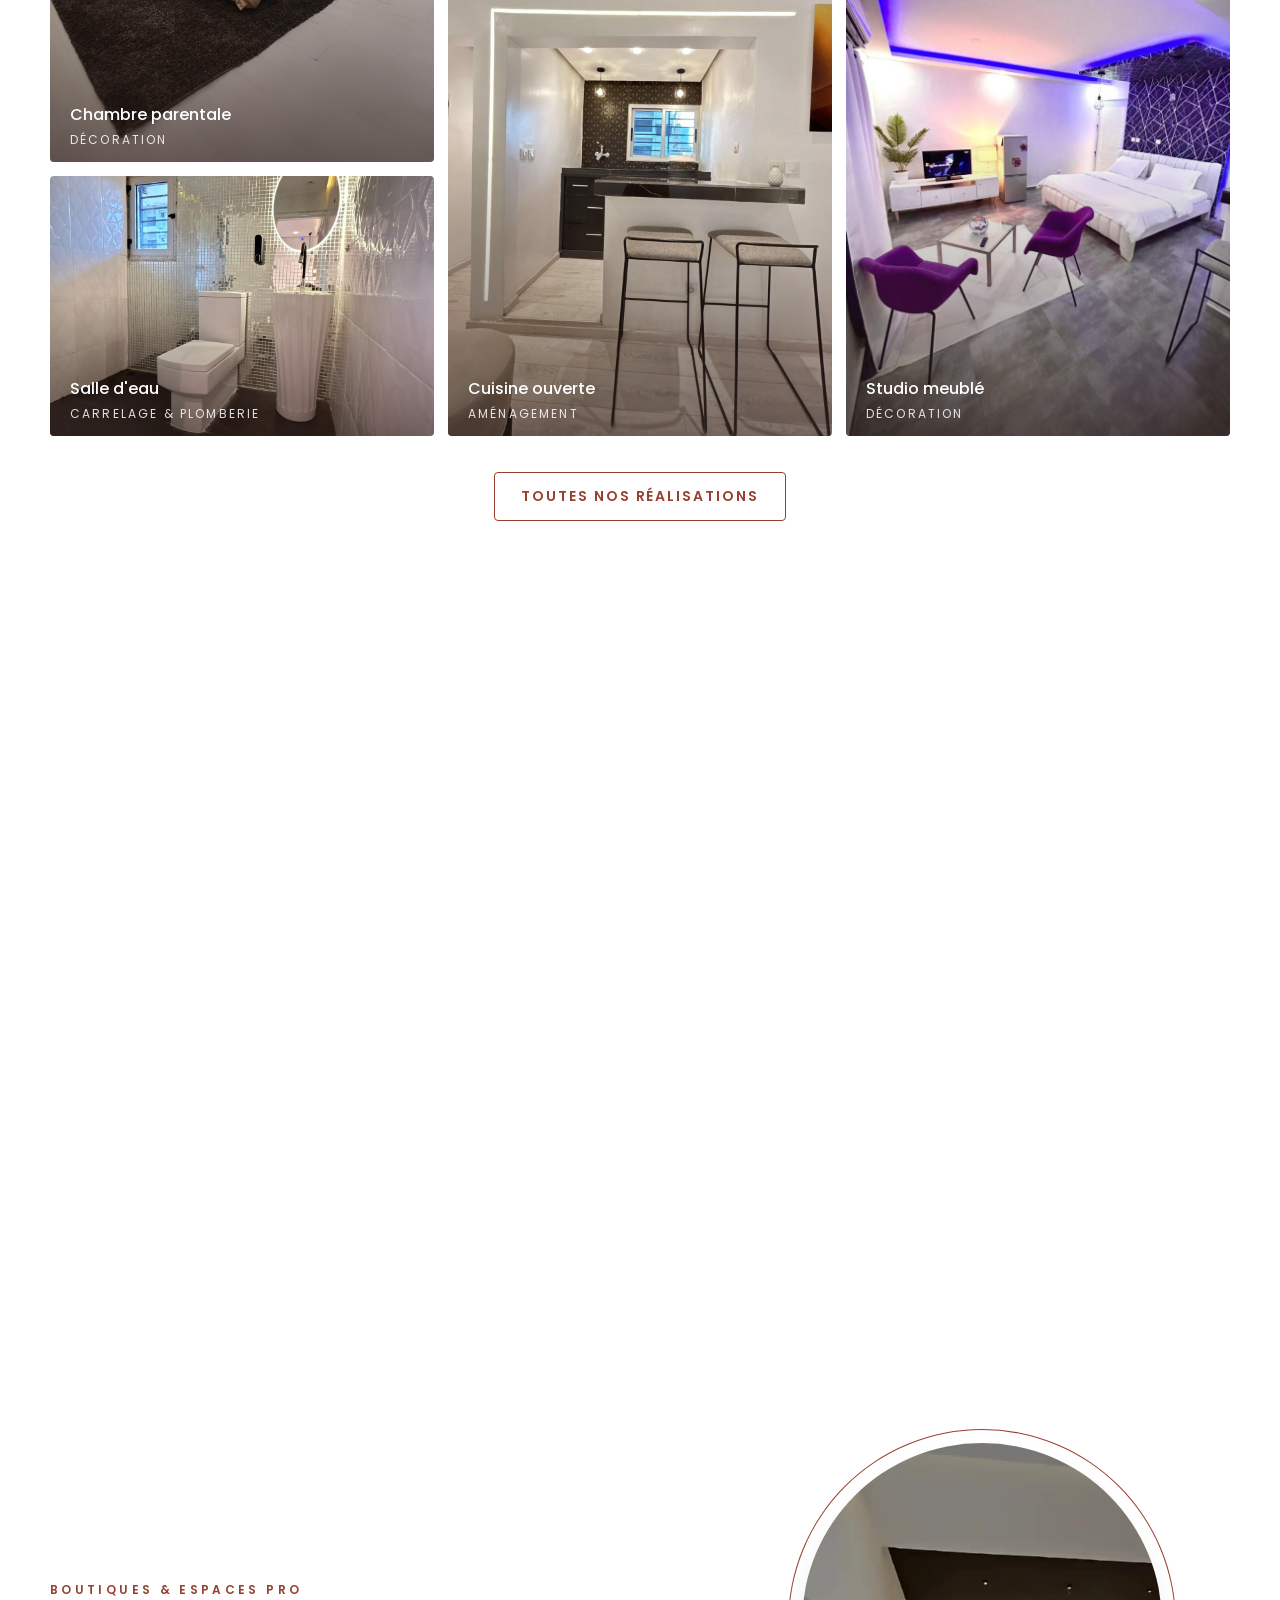
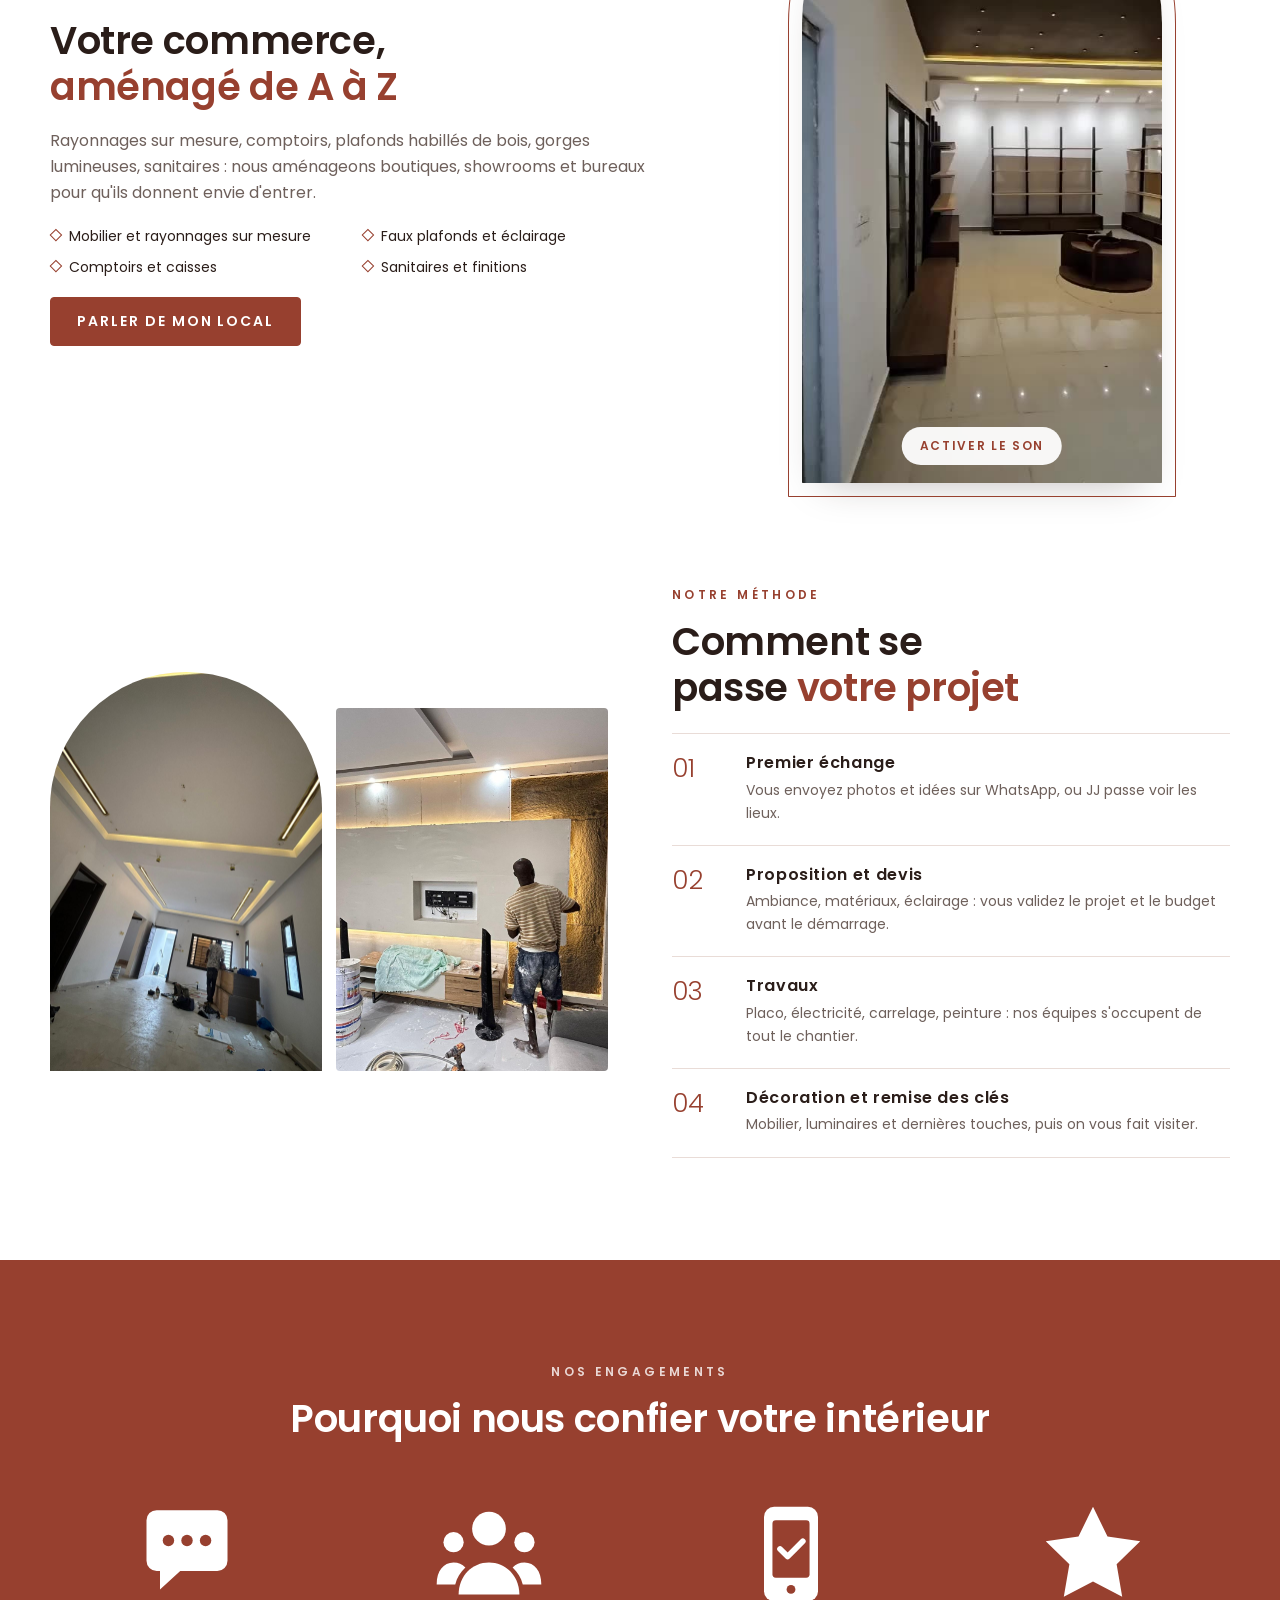
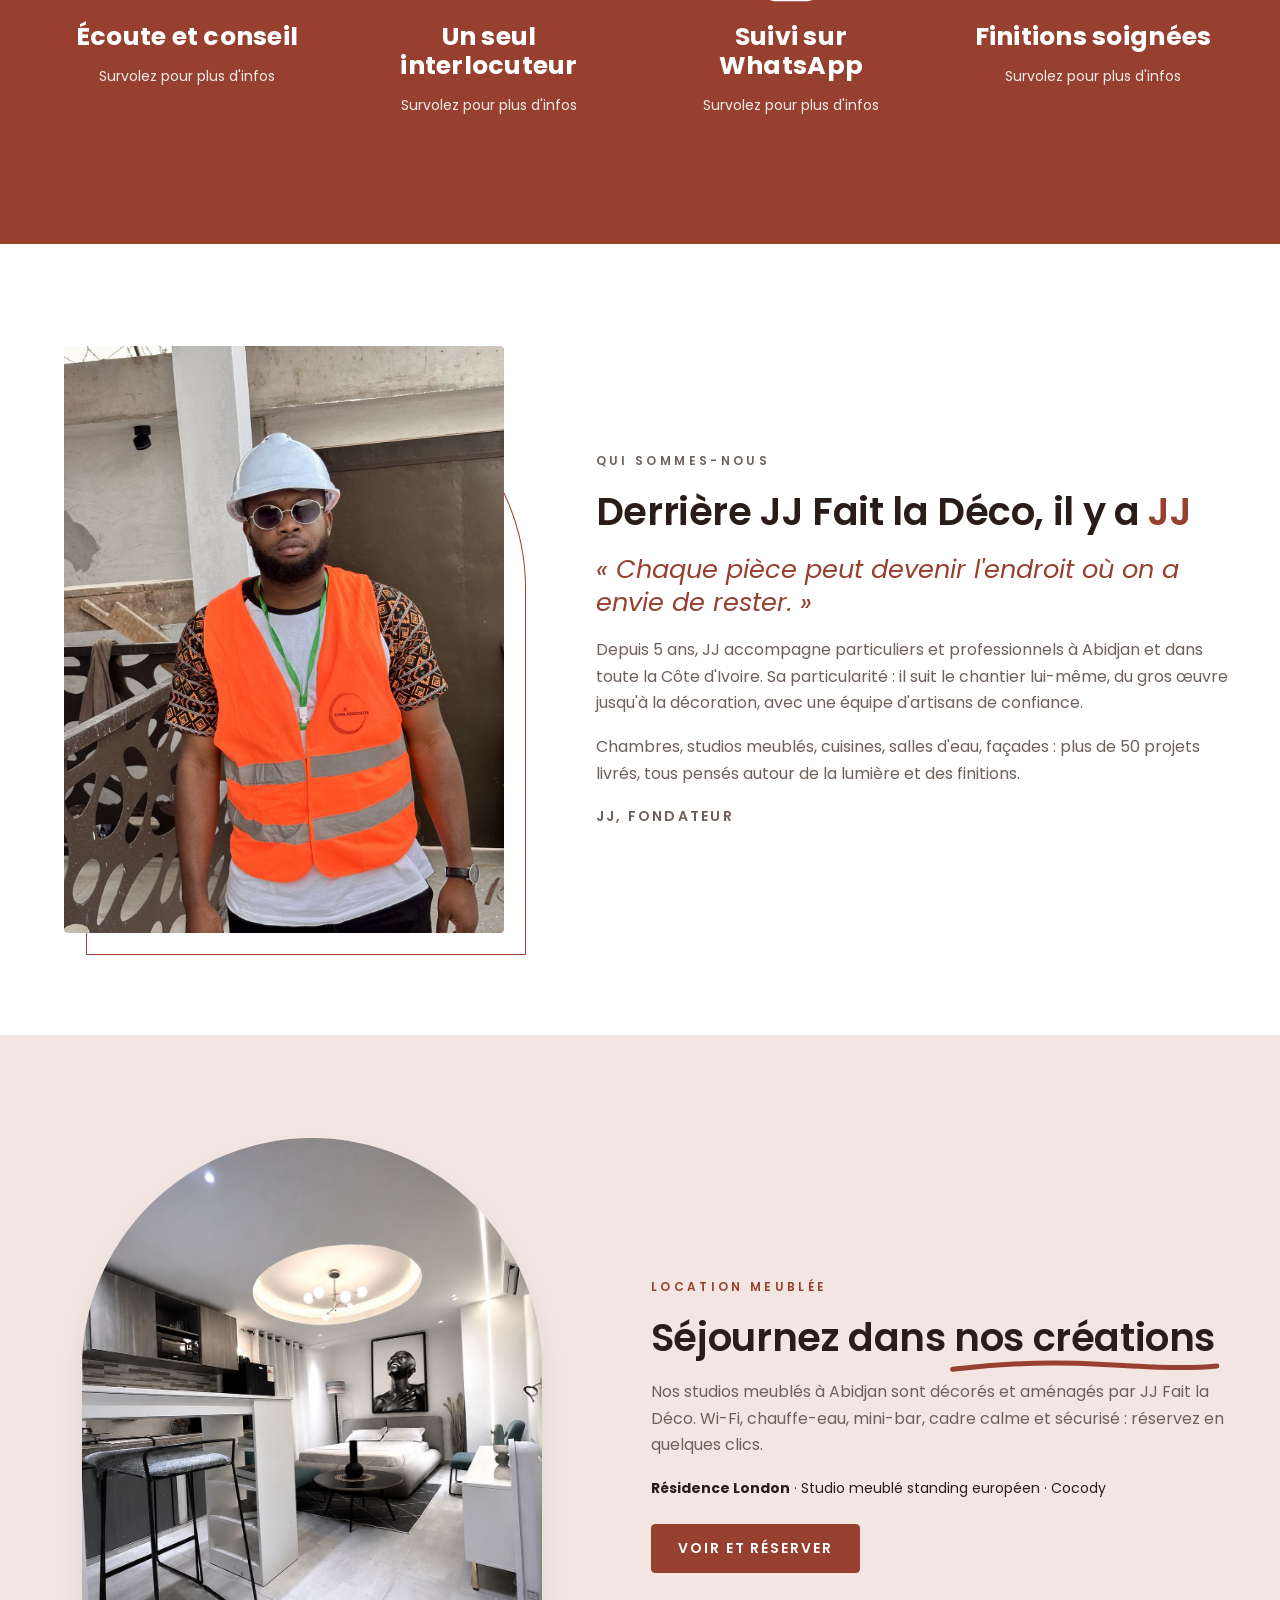
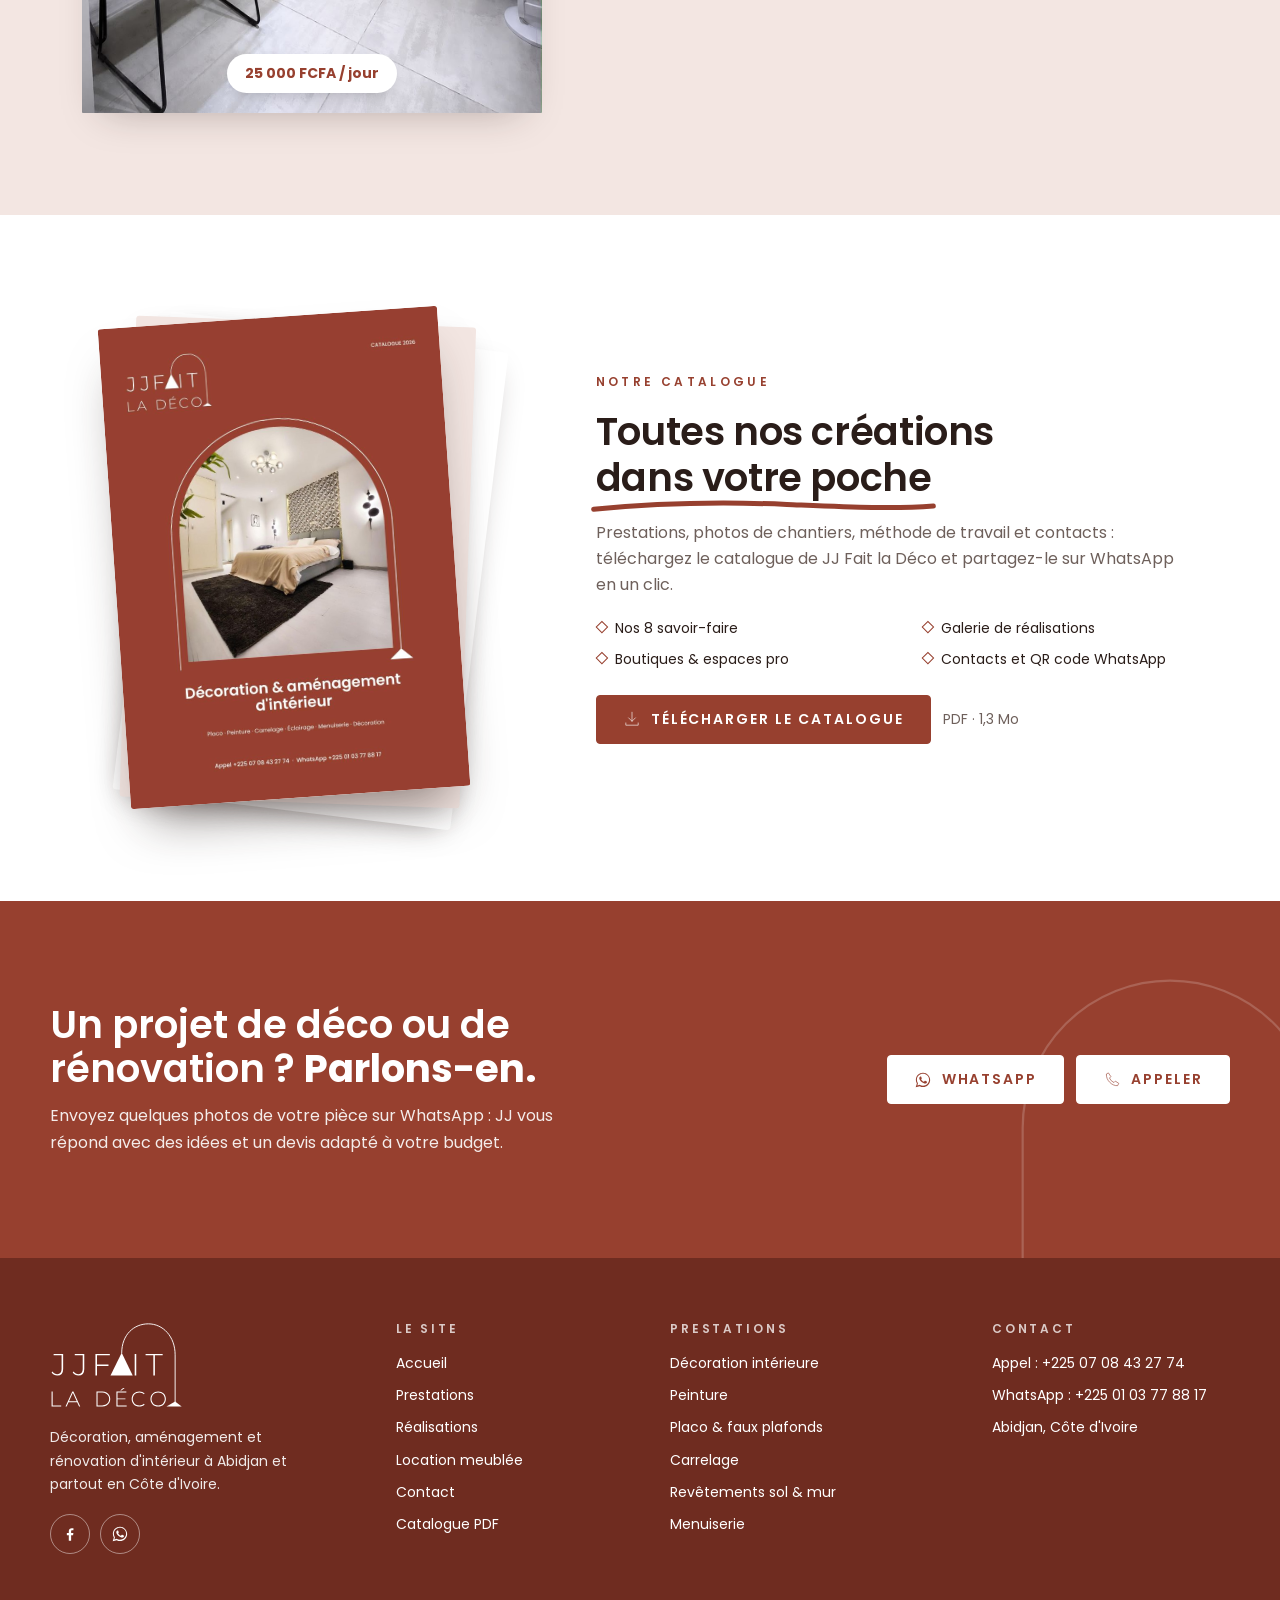
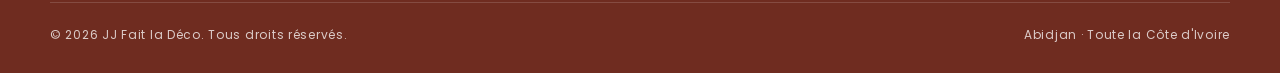
==== commit d5ca4cc9: "Nouvelle photo après pour l'avant/après du studio meublé Co-Authored-By: Claude Opus 5.5 <noreply@an" ====
--- a/index.html
+++ b/index.html
@@ -143,7 +143,7 @@
           <p class="aa-nom">Studio meublé</p>
           <div class="comparateur" style="--pos:50%">
             <img class="avant" src="img/studio-avant.jpg" alt="Avant : studio vide aux murs nus, simple plafonnier et matelas au sol" style="object-position:center 52%" loading="lazy">
-            <img class="apres" src="img/studio-apres.jpg" alt="Après : studio meublé avec cuisine, faux plafond lumineux et coin nuit" style="object-position:center 50%" loading="lazy">
+            <img class="apres" src="img/studio-apres.jpg" alt="Après : studio meublé avec bar, cuisine, faux plafond ovale lumineux et coin nuit" style="object-position:center 50%" loading="lazy">
             <span class="etiquette g">Avant</span><span class="etiquette d">Après</span>
             <input id="curseur-accueil-0" type="range" min="0" max="100" value="50" aria-label="Glisser pour comparer avant et après : Studio meublé">
             <span class="poignee"></span>
